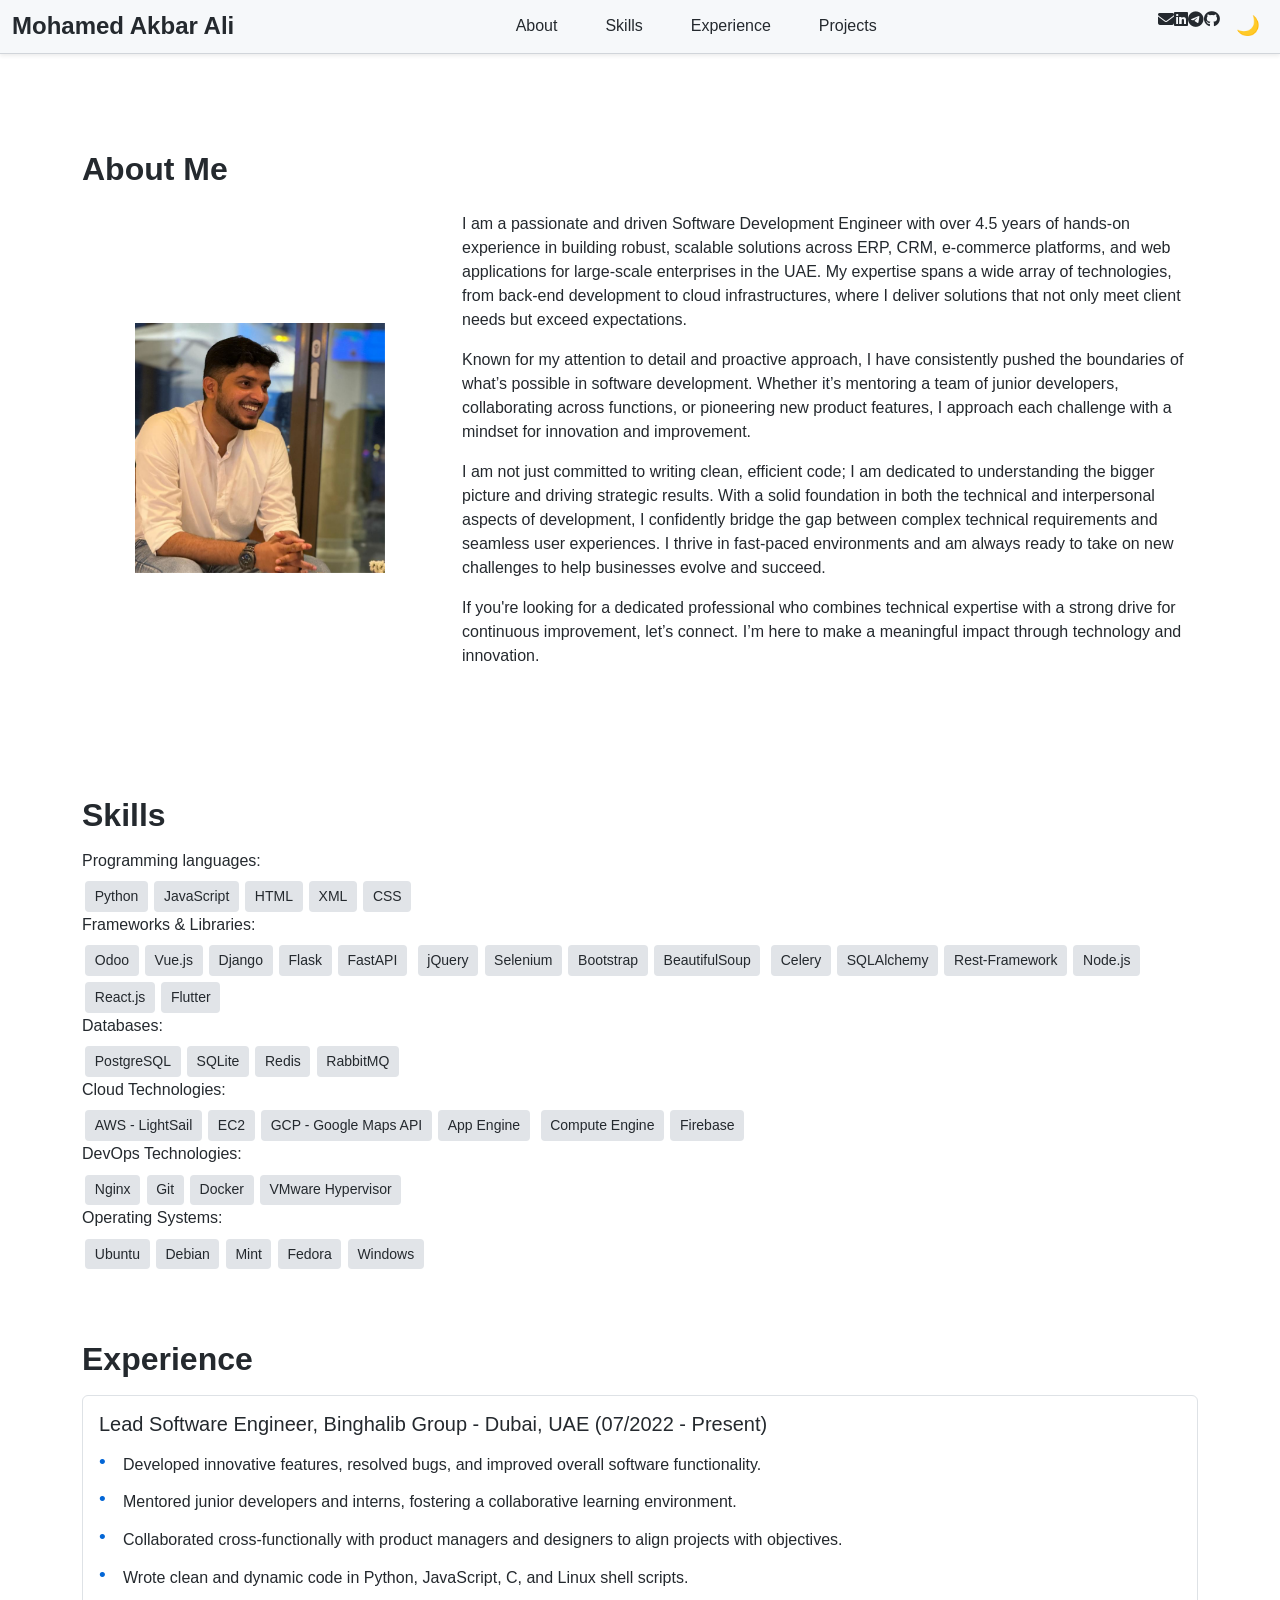
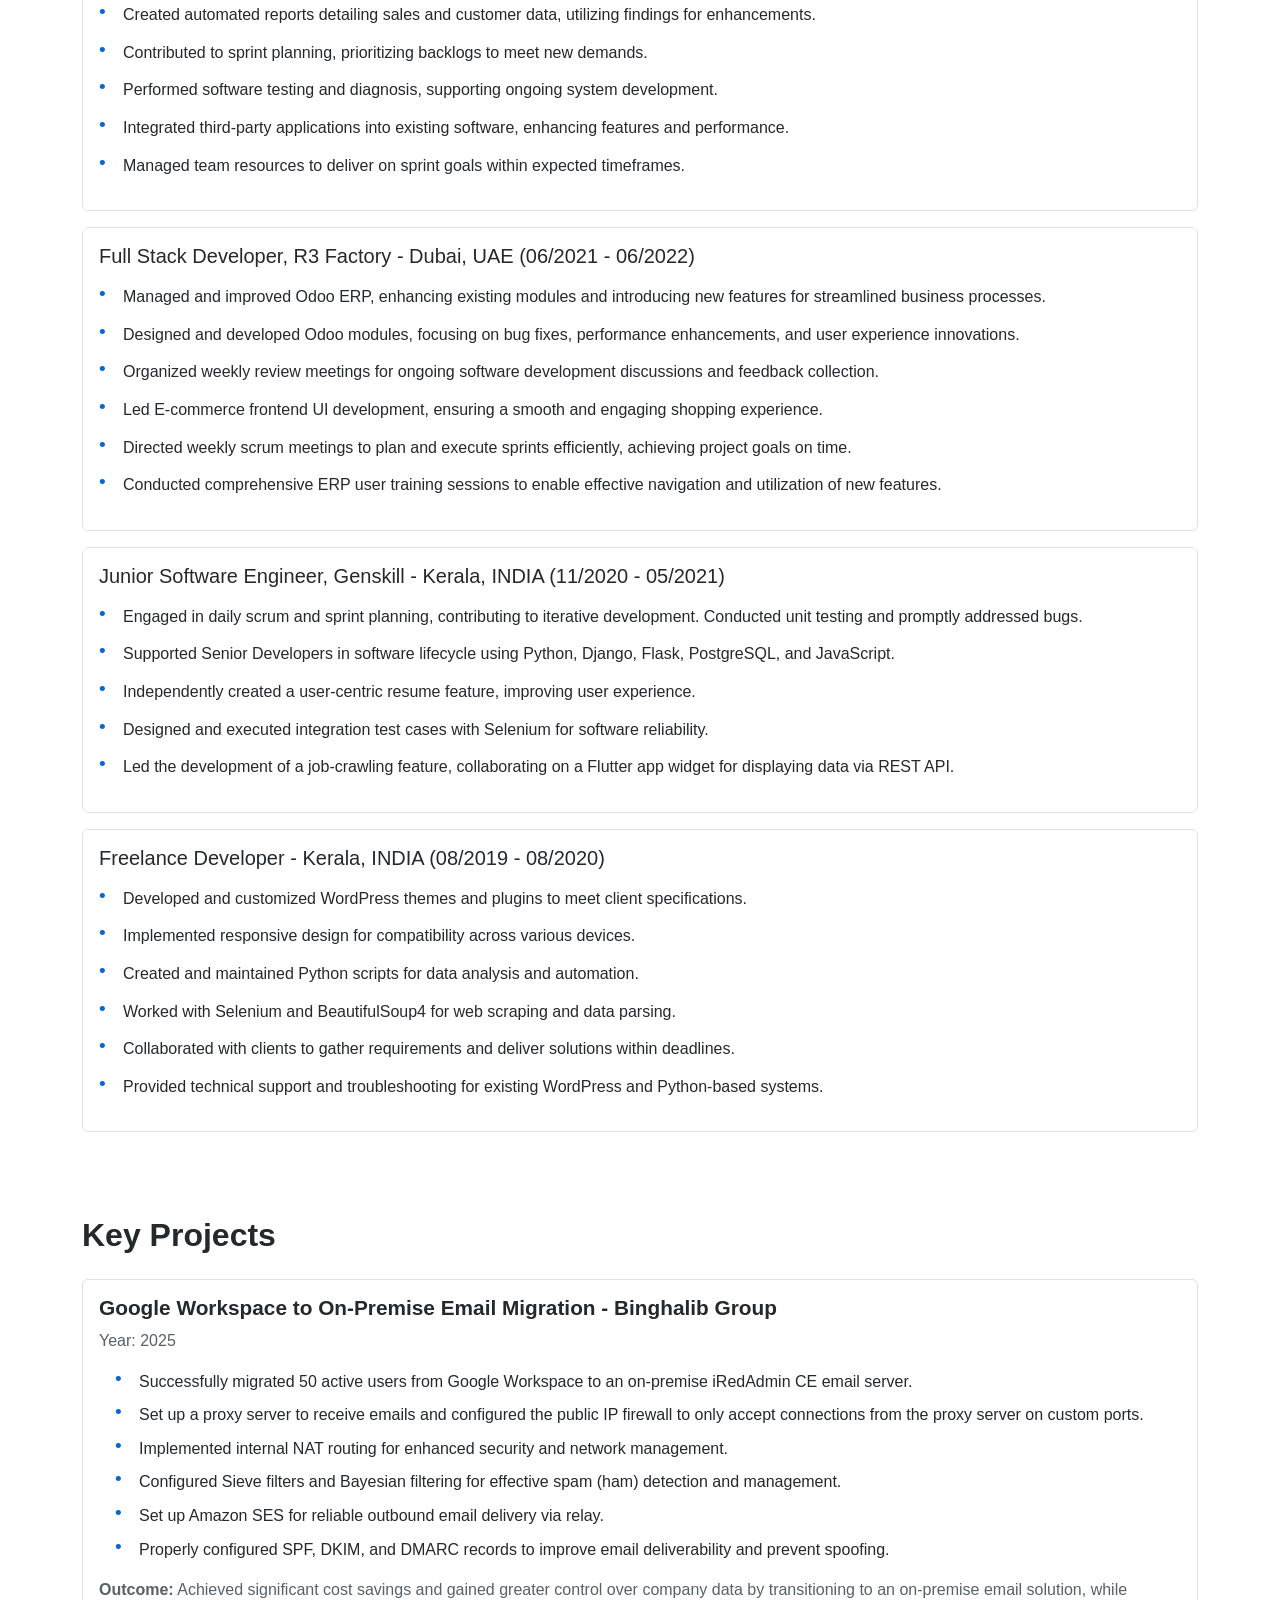
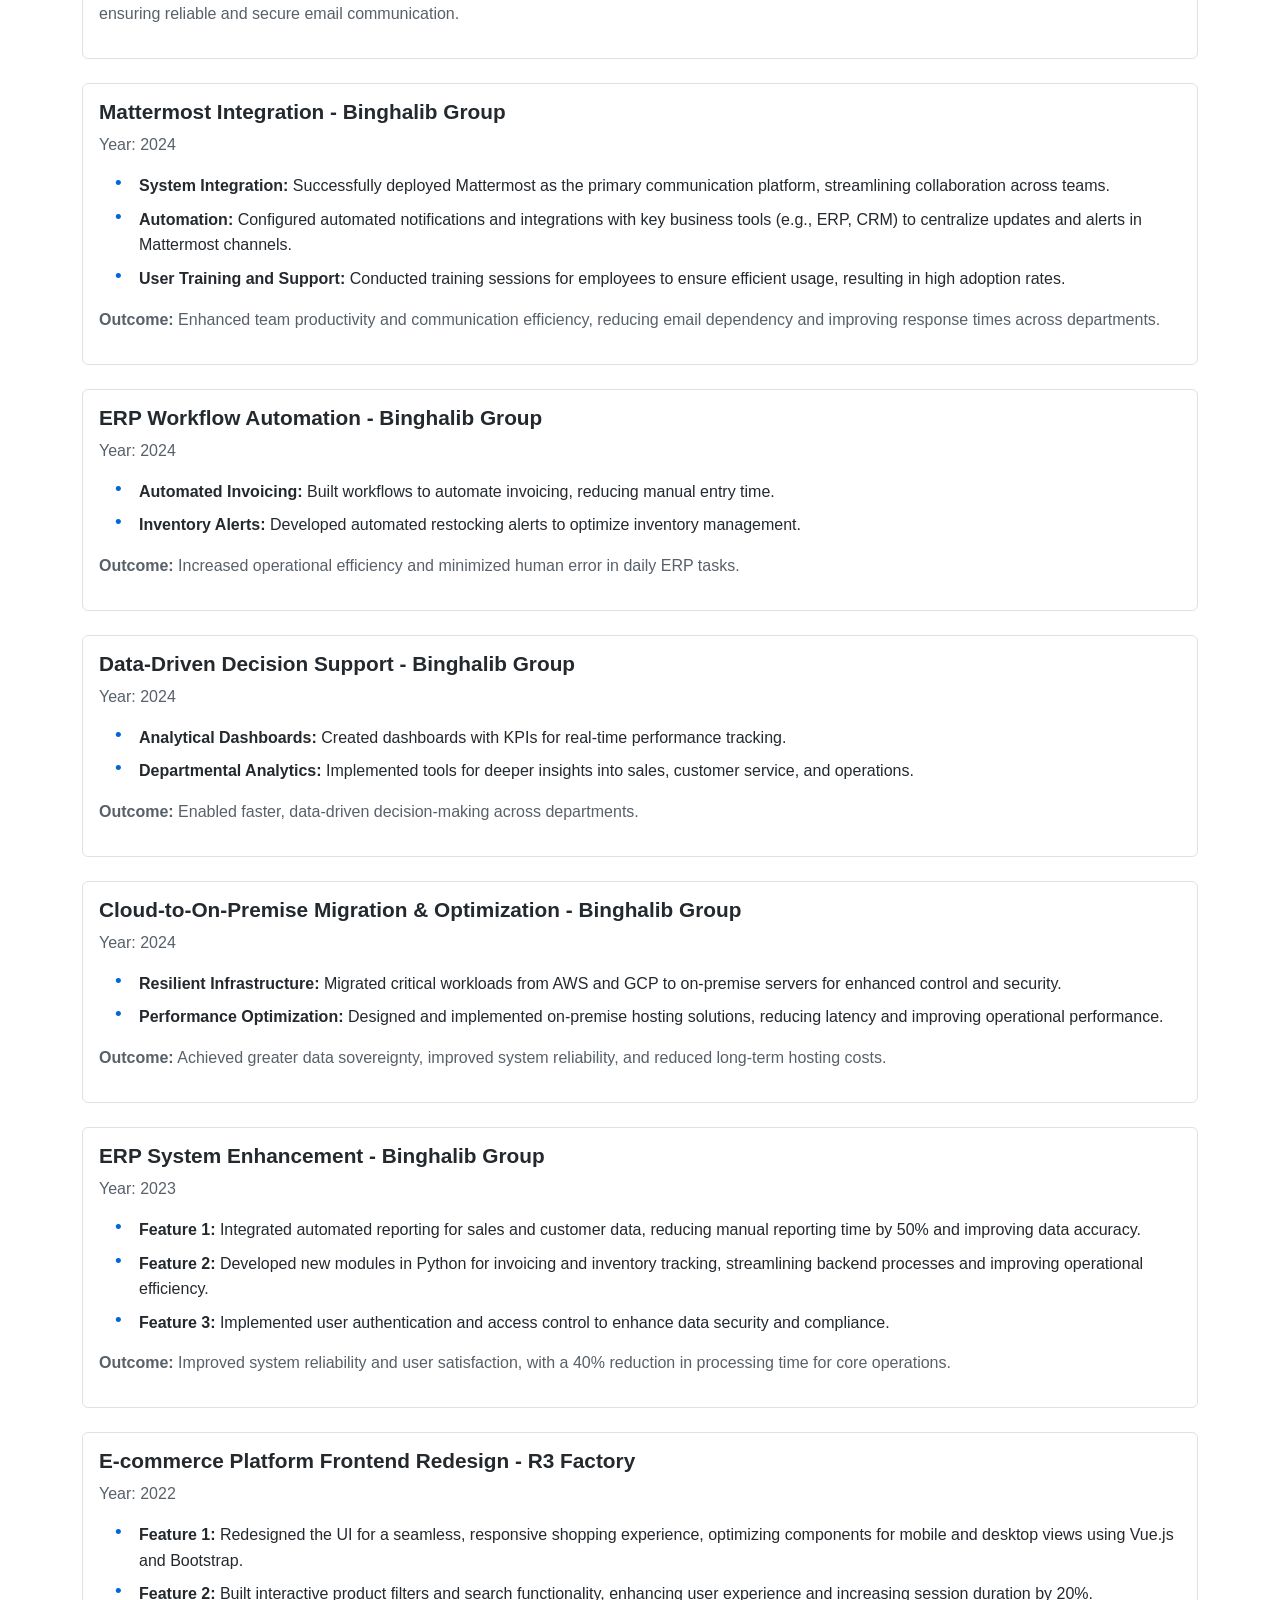
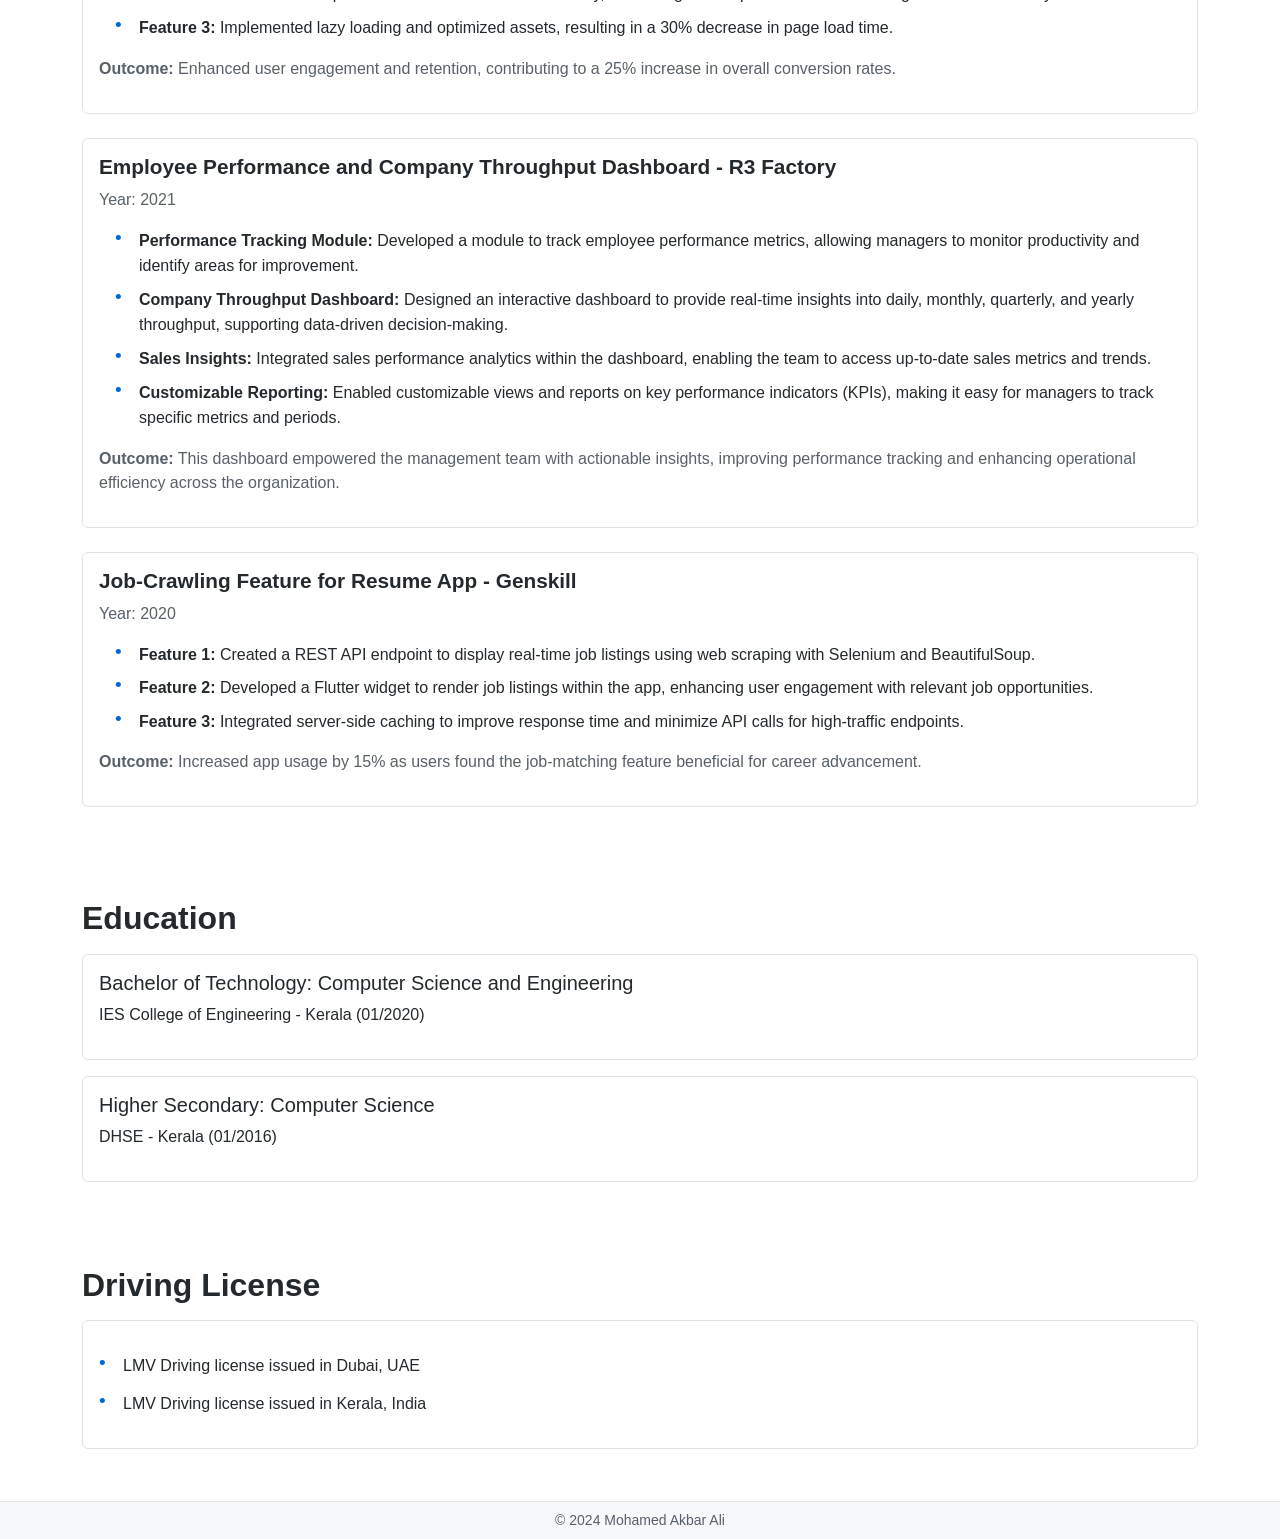
==== index.html @ 4aa36e17 "feat: update email migration project with SES and DNS details" ====
<!DOCTYPE html>
<html lang="en">
<head>
    <meta charset="UTF-8">
    <meta name="viewport" content="width=device-width, initial-scale=1.0">
    <title>Mohamed Akbar Ali | Portfolio</title>
    <link href="https://cdn.jsdelivr.net/npm/bootstrap@5.1.3/dist/css/bootstrap.min.css" rel="stylesheet">
    <link rel="stylesheet" href="main.css">
    <link rel="stylesheet" href="https://cdnjs.cloudflare.com/ajax/libs/font-awesome/6.6.0/css/all.min.css" integrity="sha512-Kc323vGBEqzTmouAECnVceyQqyqdsSiqLQISBL29aUW4U/M7pSPA/gEUZQqv1cwx4OnYxTxve5UMg5GT6L4JJg==" crossorigin="anonymous" referrerpolicy="no-referrer" />
    <link rel="icon" href="assets/icon/favicon.ico" type="image/x-icon">
    <link rel="apple-touch-icon" sizes="180x180" href="assets/icon/apple-touch-icon.png">
    <link rel="icon" sizes="192x192" href="assets/icon/android-chrome-192x192.png">
    <link rel="icon" sizes="512x512" href="assets/icon/android-chrome-512x512.png">
    <link rel="manifest" href="assets/icon/site.webmanifest">

</head>
<body class="light-mode">

    <header class="container-fluid sticky-top shadow-sm py-2 m-0">
        <div class="header-content d-flex flex-column flex-md-row justify-content-between align-items-center">
            
            <!-- Header Name -->
            <h1 class="mb-0 fs-4">Mohamed Akbar Ali</h1>
            
            <!-- Navigation Links (visible on desktop only) -->
            <nav class="nav-links d-none d-md-flex">
                <a href="#about" class="nav-link px-2">About</a>
                <a href="#skills" class="nav-link px-2">Skills</a>
                <a href="#experience" class="nav-link px-2">Experience</a>
                <a href="#key-projects" class="nav-link px-2">Projects</a>
                <!-- <a href="#contact" class="nav-link px-2">Contact</a> -->
            </nav>

            <div class="icon-links d-flex justify-content-center mt-2 mt-md-0">
                <a href="mailto:akkuakbar97@gmail.com" class="nav-link d-inline" aria-label="Email">
                    <i class="fas fa-envelope"></i>
                </a>
                <a href="https://www.linkedin.com/in/mohamed-akbar-ali/" target="_blank" class="nav-link d-inline" aria-label="LinkedIn">
                    <i class="fab fa-linkedin"></i>
                </a>
                <a href="https://t.me/akbar_ali_mohd" target="_blank" class="nav-link d-inline" aria-label="Telegram">
                    <i class="fab fa-telegram"></i>
                </a>
                <a href="https://github.com/akbarali97" target="_blank" class="nav-link d-inline" aria-label="Github">
                    <i class="fab fa-github"></i>
                </a>
                <button id="toggle-dark-mode" class="btn btn-outline-secondary btn-sm ms-2" aria-label="Toggle Dark Mode">
                    <span id="toggle-icon" class="icon">🌙</span> 
                </button>
            </div>
        </div>
    </header>

    <section id="about" class="container my-5 pt-5">
        <h2 class="text-center text-md-start">About Me</h2>
        <div class="row align-items-center mt-4">
            <!-- Profile Picture Placeholder -->
            <div class="col-12 col-md-4 d-flex justify-content-center mb-4 mb-md-0">
                <div class="profile-container position-relative" style="width: 100%; max-width: 250px; aspect-ratio: 1;">
                    <!-- Front Image -->
                    <img src="assets/profile_img/my-profile-1.jpg" alt="Profile Picture 1" class="profile-picture front-image w-100 h-100 position-absolute">
    
                    <!-- Back Image -->
                    <img src="assets/profile_img/my-profile-2.jpeg" alt="Profile Picture 2" class="profile-picture back-image w-100 h-100 position-absolute">
                </div>
            </div>           
            <div class="col-12 col-md-8">
                <p>
                    I am a passionate and driven Software Development Engineer with over 4.5 years of hands-on experience 
                    in building robust, scalable solutions across ERP, CRM, e-commerce platforms, and web applications for large-scale 
                    enterprises in the UAE. My expertise spans a wide array of technologies, from back-end development to cloud 
                    infrastructures, where I deliver solutions that not only meet client needs but exceed expectations.
                </p>
                <p>
                    Known for my attention to detail and proactive approach, I have consistently pushed the boundaries of what’s 
                    possible in software development. Whether it’s mentoring a team of junior developers, collaborating across functions, 
                    or pioneering new product features, I approach each challenge with a mindset for innovation and improvement.
                </p>
                <p>
                    I am not just committed to writing clean, efficient code; I am dedicated to understanding the bigger picture and 
                    driving strategic results. With a solid foundation in both the technical and interpersonal aspects of development, 
                    I confidently bridge the gap between complex technical requirements and seamless user experiences. I thrive in 
                    fast-paced environments and am always ready to take on new challenges to help businesses evolve and succeed.
                </p>
                <p>
                    If you're looking for a dedicated professional who combines technical expertise with a strong drive for continuous 
                    improvement, let’s connect. I’m here to make a meaningful impact through technology and innovation.
                </p>
            </div>
        </div>
    </section>

    <section id="skills" class="container my-1">
        <h2>Skills</h2>
        <div class="skill-category">
            <h6>Programming languages:</h6>
            <div class="skill-tags">
                <span class="tag">Python</span><span class="tag">JavaScript</span><span class="tag">HTML</span><span class="tag">XML</span><span class="tag">CSS</span>
            </div>
        </div>
        <div class="skill-category">
            <h6>Frameworks & Libraries:</h6>
            <div class="skill-tags">
                <span class="tag">Odoo</span><span class="tag">Vue.js</span><span class="tag">Django</span><span class="tag">Flask</span><span class="tag">FastAPI</span>
                <span class="tag">jQuery</span><span class="tag">Selenium</span><span class="tag">Bootstrap</span><span class="tag">BeautifulSoup</span>
                <span class="tag">Celery</span><span class="tag">SQLAlchemy</span><span class="tag">Rest-Framework</span><span class="tag">Node.js</span>
                <span class="tag">React.js</span><span class="tag">Flutter</span>
            </div>
        </div>
        <div class="skill-category">
            <h6>Databases:</h6>
            <div class="skill-tags">
                <span class="tag">PostgreSQL</span><span class="tag">SQLite</span><span class="tag">Redis</span><span class="tag">RabbitMQ</span>
            </div>
        </div>
        <div class="skill-category">
            <h6>Cloud Technologies:</h6>
            <div class="skill-tags">
                <span class="tag">AWS - LightSail</span><span class="tag">EC2</span><span class="tag">GCP - Google Maps API</span><span class="tag">App Engine</span>
                <span class="tag">Compute Engine</span><span class="tag">Firebase</span>
            </div>
        </div>
        <div class="skill-category">
            <h6>DevOps Technologies:</h6>
            <div class="skill-tags">
                <span class="tag">Nginx</span><span class="tag">Git</span><span class="tag">Docker</span><span class="tag">VMware Hypervisor</span>
            </div>
        </div>
        <div class="skill-category">
            <h6>Operating Systems:</h6>
            <div class="skill-tags">
                <span class="tag">Ubuntu</span><span class="tag">Debian</span><span class="tag">Mint</span><span class="tag">Fedora</span><span class="tag">Windows</span>
            </div>
        </div>
    </section>

    <section id="experience" class="container my-1">
        <h2>Experience</h2>
        <div class="border rounded p-3 mb-3">
            <h5>Lead Software Engineer, Binghalib Group - Dubai, UAE (07/2022 - Present)</h5>
            <ul>
                <li>Developed innovative features, resolved bugs, and improved overall software functionality.</li>
                <li>Mentored junior developers and interns, fostering a collaborative learning environment.</li>
                <li>Collaborated cross-functionally with product managers and designers to align projects with objectives.</li>
                <li>Wrote clean and dynamic code in Python, JavaScript, C, and Linux shell scripts.</li>
                <li>Created automated reports detailing sales and customer data, utilizing findings for enhancements.</li>
                <li>Contributed to sprint planning, prioritizing backlogs to meet new demands.</li>
                <li>Performed software testing and diagnosis, supporting ongoing system development.</li>
                <li>Integrated third-party applications into existing software, enhancing features and performance.</li>
                <li>Managed team resources to deliver on sprint goals within expected timeframes.</li>
            </ul>
        </div>
        <div class="border rounded p-3 mb-3">
            <h5>Full Stack Developer, R3 Factory - Dubai, UAE (06/2021 - 06/2022)</h5>
            <ul>
                <li>Managed and improved Odoo ERP, enhancing existing modules and introducing new features for streamlined business processes.</li>
                <li>Designed and developed Odoo modules, focusing on bug fixes, performance enhancements, and user experience innovations.</li>
                <li>Organized weekly review meetings for ongoing software development discussions and feedback collection.</li>
                <li>Led E-commerce frontend UI development, ensuring a smooth and engaging shopping experience.</li>
                <li>Directed weekly scrum meetings to plan and execute sprints efficiently, achieving project goals on time.</li>
                <li>Conducted comprehensive ERP user training sessions to enable effective navigation and utilization of new features.</li>
            </ul>
        </div>
        <div class="border rounded p-3 mb-3">
            <h5>Junior Software Engineer, Genskill - Kerala, INDIA (11/2020 - 05/2021)</h5>
            <ul>
                <li>Engaged in daily scrum and sprint planning, contributing to iterative development. Conducted unit testing and promptly addressed bugs.</li>
                <li>Supported Senior Developers in software lifecycle using Python, Django, Flask, PostgreSQL, and JavaScript.</li>
                <li>Independently created a user-centric resume feature, improving user experience.</li>
                <li>Designed and executed integration test cases with Selenium for software reliability.</li>
                <li>Led the development of a job-crawling feature, collaborating on a Flutter app widget for displaying data via REST API.</li>
            </ul>
        </div>
        <div class="border rounded p-3 mb-3">
            <h5>Freelance Developer - Kerala, INDIA (08/2019 - 08/2020)</h5>
            <ul>
                <li>Developed and customized WordPress themes and plugins to meet client specifications.</li>
                <li>Implemented responsive design for compatibility across various devices.</li>
                <li>Created and maintained Python scripts for data analysis and automation.</li>
                <li>Worked with Selenium and BeautifulSoup4 for web scraping and data parsing.</li>
                <li>Collaborated with clients to gather requirements and deliver solutions within deadlines.</li>
                <li>Provided technical support and troubleshooting for existing WordPress and Python-based systems.</li>
            </ul>
        </div>
    </section>

    <section id="key-projects" class="container my-1">
        <h2>Key Projects</h2>
        <div class="project border rounded p-3 mb-4">
            <h5>Google Workspace to On-Premise Email Migration - Binghalib Group</h5>
            <p>Year: 2025</p>
            <ul>
                <li>Successfully migrated 50 active users from Google Workspace to an on-premise iRedAdmin CE email server.</li>
                <li>Set up a proxy server to receive emails and configured the public IP firewall to only accept connections from the proxy server on custom ports.</li>
                <li>Implemented internal NAT routing for enhanced security and network management.</li>
                <li>Configured Sieve filters and Bayesian filtering for effective spam (ham) detection and management.</li>
                <li>Set up Amazon SES for reliable outbound email delivery via relay.</li>
                <li>Properly configured SPF, DKIM, and DMARC records to improve email deliverability and prevent spoofing.</li>
            </ul>
            <p><strong>Outcome:</strong> Achieved significant cost savings and gained greater control over company data by transitioning to an on-premise email solution, while ensuring reliable and secure email communication.</p>
        </div>
        <div class="project border rounded p-3 mb-4">
            <h5>Mattermost Integration - Binghalib Group</h5>
            <p>Year: 2024</p>
            <ul>
                <li><strong>System Integration:</strong> Successfully deployed Mattermost as the primary communication platform, streamlining collaboration across teams.</li>
                <li><strong>Automation:</strong> Configured automated notifications and integrations with key business tools (e.g., ERP, CRM) to centralize updates and alerts in Mattermost channels.</li>
                <li><strong>User Training and Support:</strong> Conducted training sessions for employees to ensure efficient usage, resulting in high adoption rates.</li>
            </ul>
            <p><strong>Outcome:</strong> Enhanced team productivity and communication efficiency, reducing email dependency and improving response times across departments.</p>
        </div>

    <!-- Project: ERP Workflow Automation -->
    <div class="project border rounded p-3 mb-4">
        <h5>ERP Workflow Automation - Binghalib Group</h5>
        <p>Year: 2024</p>
        <ul>
            <li><strong>Automated Invoicing:</strong> Built workflows to automate invoicing, reducing manual entry time.</li>
            <li><strong>Inventory Alerts:</strong> Developed automated restocking alerts to optimize inventory management.</li>
        </ul>
        <p><strong>Outcome:</strong> Increased operational efficiency and minimized human error in daily ERP tasks.</p>
    </div>

    <!-- Project: Data-Driven Dashboards -->
    <div class="project border rounded p-3 mb-4">
        <h5>Data-Driven Decision Support - Binghalib Group</h5>
        <p>Year: 2024</p>
        <ul>
            <li><strong>Analytical Dashboards:</strong> Created dashboards with KPIs for real-time performance tracking.</li>
            <li><strong>Departmental Analytics:</strong> Implemented tools for deeper insights into sales, customer service, and operations.</li>
        </ul>
        <p><strong>Outcome:</strong> Enabled faster, data-driven decision-making across departments.</p>
    </div>

    <!-- Project: Cloud Migration -->
    <div class="project border rounded p-3 mb-4">
        <h5>Cloud-to-On-Premise Migration & Optimization - Binghalib Group</h5>
        <p>Year: 2024</p>
        <ul>
            <li><strong>Resilient Infrastructure:</strong> Migrated critical workloads from AWS and GCP to on-premise servers for enhanced control and security.</li>
            <li><strong>Performance Optimization:</strong> Designed and implemented on-premise hosting solutions, reducing latency and improving operational performance.</li>
        </ul>
        <p><strong>Outcome:</strong> Achieved greater data sovereignty, improved system reliability, and reduced long-term hosting costs.</p>
    </div>
        <!-- Project 1: ERP System Enhancement -->
        <div class="project border rounded p-3 mb-4">
            <h5>ERP System Enhancement - Binghalib Group</h5>
            <p>Year: 2023</p>
            <ul>
                <li><strong>Feature 1:</strong> Integrated automated reporting for sales and customer data, reducing manual reporting time by 50% and improving data accuracy.</li>
                <li><strong>Feature 2:</strong> Developed new modules in Python for invoicing and inventory tracking, streamlining backend processes and improving operational efficiency.</li>
                <li><strong>Feature 3:</strong> Implemented user authentication and access control to enhance data security and compliance.</li>
            </ul>
            <p><strong>Outcome:</strong> Improved system reliability and user satisfaction, with a 40% reduction in processing time for core operations.</p>
        </div>
    
        <!-- Project 2: E-commerce Platform Frontend Redesign -->
        <div class="project border rounded p-3 mb-4">
            <h5>E-commerce Platform Frontend Redesign - R3 Factory</h5>
            <p>Year: 2022</p>
            <ul>
                <li><strong>Feature 1:</strong> Redesigned the UI for a seamless, responsive shopping experience, optimizing components for mobile and desktop views using Vue.js and Bootstrap.</li>
                <li><strong>Feature 2:</strong> Built interactive product filters and search functionality, enhancing user experience and increasing session duration by 20%.</li>
                <li><strong>Feature 3:</strong> Implemented lazy loading and optimized assets, resulting in a 30% decrease in page load time.</li>
            </ul>
            <p><strong>Outcome:</strong> Enhanced user engagement and retention, contributing to a 25% increase in overall conversion rates.</p>
        </div>

        <div class="project border rounded p-3 mb-4">
            <h5>Employee Performance and Company Throughput Dashboard - R3 Factory</h5>
            <p>Year: 2021</p>
            <ul>
                <li><strong>Performance Tracking Module:</strong> Developed a module to track employee performance metrics, allowing managers to monitor productivity and identify areas for improvement.</li>
                <li><strong>Company Throughput Dashboard:</strong> Designed an interactive dashboard to provide real-time insights into daily, monthly, quarterly, and yearly throughput, supporting data-driven decision-making.</li>
                <li><strong>Sales Insights:</strong> Integrated sales performance analytics within the dashboard, enabling the team to access up-to-date sales metrics and trends.</li>
                <li><strong>Customizable Reporting:</strong> Enabled customizable views and reports on key performance indicators (KPIs), making it easy for managers to track specific metrics and periods.</li>
            </ul>
            <p><strong>Outcome:</strong> This dashboard empowered the management team with actionable insights, improving performance tracking and enhancing operational efficiency across the organization.</p>
        </div>

        <!-- Project 3: Job-Crawling Feature for Resume App -->
        <div class="project border rounded p-3 mb-4">
            <h5>Job-Crawling Feature for Resume App - Genskill</h5>
            <p>Year: 2020</p>
            <ul>
                <li><strong>Feature 1:</strong> Created a REST API endpoint to display real-time job listings using web scraping with Selenium and BeautifulSoup.</li>
                <li><strong>Feature 2:</strong> Developed a Flutter widget to render job listings within the app, enhancing user engagement with relevant job opportunities.</li>
                <li><strong>Feature 3:</strong> Integrated server-side caching to improve response time and minimize API calls for high-traffic endpoints.</li>
            </ul>
            <p><strong>Outcome:</strong> Increased app usage by 15% as users found the job-matching feature beneficial for career advancement.</p>
        </div>
    
    </section>
    

    <section id="education" class="container my-1">
        <h2>Education</h2>
        <div class="border rounded p-3 mb-3">
            <h5>Bachelor of Technology: Computer Science and Engineering</h5>
            <p>IES College of Engineering - Kerala (01/2020)</p>
        </div>
        <div class="border rounded p-3 mb-3">
            <h5>Higher Secondary: Computer Science</h5>
            <p>DHSE - Kerala (01/2016)</p>
        </div>
    </section>

    <section id="driving-license" class="container my-1">
        <h2>Driving License</h2>
        <div class="border rounded p-3 mb-3">
            <ul>
                <li>LMV Driving license issued in Dubai, UAE</li>
                <li>LMV Driving license issued in Kerala, India</li>
            </ul>
        </div>
    </section>

    <footer class="navbar navbar-light bg-light fixed-bottom d-md-none">
        <div class="container d-flex justify-content-around">
            <a href="#about" class="nav-link" aria-label="About"><i class="fas fa-user"></i></a>
            <a href="#skills" class="nav-link" aria-label="Skills"><i class="fas fa-tools"></i></a>
            <a href="#experience" class="nav-link" aria-label="Experience"><i class="fas fa-briefcase"></i></a>
            <a href="#key-projects" class="nav-link" aria-label="Projects"><i class="fas fa-project-diagram"></i></a>
        </div>
    </footer>

    <footer class="d-flex justify-content-center p-0 m-0">
            <p class="small text-center m-0 py-2">&copy; 2024 Mohamed Akbar Ali</p>
    </footer>

    <script src="https://cdn.jsdelivr.net/npm/bootstrap@5.1.3/dist/js/bootstrap.bundle.min.js"></script>
    <script src="main.js"></script>
</body>
</html>
---- main.css ----
/* Base body styles (light mode) */
body {
    font-family: -apple-system, BlinkMacSystemFont, 'Segoe UI', Helvetica, Arial, sans-serif;
    color: #24292e;
    background-color: #ffffff;
    transition: background-color 0.3s ease, color 0.3s ease;
}

/* Dark mode styling */
body.dark-mode {
    color: #c9d1d9;
    background-color: #0d1117;
}

/* Header styling */
header {
    background-color: #f6f8fa;
    border-bottom: 1px solid #d1d5da;
    padding: 1rem 0;
    color: #24292e;
}

body.dark-mode header {
    background-color: #161b22;
    color: #ffffff;
    border-bottom: 1px solid #30363d;
}

header h1 {
    font-size: 1.5rem;
    font-weight: 600;
}

header nav a {
    color: #0366d6;
    margin: 0 1rem;
    font-weight: 500;
    text-decoration: none;
    transition: color 0.2s ease;
}

header nav a:hover {
    color: #005cc5;
}

body.dark-mode header nav a {
    color: #58a6ff;
}

header #toggle-dark-mode {
    background: none;
    border: none;
    font-size: 1.2rem;
    cursor: pointer;
}

/* Section Styling */
section {
    padding: 2rem 0;
    max-width: 800px;
    margin: 0 auto;
    color: inherit;
}

/* Footer Styling */
footer {
    background-color: #f6f8fa;
    color: #586069;
    text-align: center;
    padding: 1rem;
    border-top: 1px solid #e1e4e8;
}

body.dark-mode footer {
    background-color: #161b22;
    color: #8b949e;
    border-top: 1px solid #30363d;
}

/* Button Styling for Dark Mode */
button {
    font-size: 1rem;
    padding: 0.5rem 1rem;
    background-color: #0366d6;
    border: none;
    color: #ffffff;
    border-radius: 5px;
    cursor: pointer;
    transition: background-color 0.2s ease;
}

button:hover {
    background-color: #005cc5;
}

body.dark-mode button {
    background-color: #58a6ff;
}

body.dark-mode button:hover {
    background-color: #1f6feb;
}

#key-projects h2 {
    font-size: 2rem;
    margin-bottom: 1.5rem;
}

.project h5 {
    font-size: 1.3rem;
    font-weight: 600;
}

.project p {
    color: #586069;
}

.project ul {
    padding-left: 1rem;
}

.project ul li {
    margin-bottom: 0.5rem;
    color: #24292e;
}

/* Tag Styling */
.tag {
    display: inline-block;
    background-color: #e1e4e8;
    color: #24292e;
    padding: 0.3rem 0.6rem;
    margin: 0.2rem;
    font-size: 0.875rem;
    border-radius: 4px;
    transition: background-color 0.3s ease, color 0.3s ease;
}

body.dark-mode .tag {
    background-color: #30363d;
    color: #c9d1d9;
}

.tag:hover {
    background-color: #0366d6;
    color: #ffffff;
}

body.dark-mode .tag:hover {
    background-color: #58a6ff;
    color: #0d1117;
}

/* Unordered List Styling */
ul {
    list-style-type: none;
    padding-left: 0;
    margin-top: 1rem;
}

ul li {
    position: relative;
    padding-left: 1.5rem;
    margin-bottom: 0.75rem;
    line-height: 1.6;
    color: #24292e;
}

/* Custom Bullet Icon */
ul li::before {
    content: '•'; /* Can also use custom icons here */
    position: absolute;
    left: 0;
    color: #0366d6; /* Bullet color */
    font-size: 1.2rem;
    line-height: 1;
}

body.dark-mode ul li {
    color: #c9d1d9;
}

body.dark-mode ul li::before {
    color: #58a6ff;
}

/* Standard Section Header Styling */
section h2 {
    font-size: 2rem;
    font-weight: 600;
    margin-bottom: 1rem;
    text-align: left; /* Ensure alignment with other sections */
}

/* Profile Container Styling */
.profile-container {
    perspective: 1000px; /* Adds depth for 3D effect */
    width: 100%;
    max-width: 250px;
    aspect-ratio: 1; /* Ensures a square container */
    overflow: hidden;
}

.profile-picture {
    backface-visibility: hidden;
    transition: transform 0.8s ease;
    width: 100%;
    height: 100%;
    position: absolute;
    top: 0;
    left: 0;
    object-fit: cover;
}

/* Front Image (Default) */
.front-image {
    transform: rotateY(0deg);
}

/* Back Image (Hidden initially) */
.back-image {
    transform: rotateY(180deg);
}

/* Hover Effect for Coin Flip */
.profile-container:hover .front-image {
    transform: rotateY(180deg); /* Flip front image to hide */
}

.profile-container:hover .back-image {
    transform: rotateY(360deg); /* Flip back image to show */
}

/* Default Layout for Desktop */
#about .d-flex {
    display: flex;
    align-items: stretch;
}

/* Mobile Layout */
@media (max-width: 767px) {
    /* Stack elements vertically */
    #about .d-flex {
        flex-direction: column;
        align-items: center; /* Center align the content */
    }

    /* Profile Container Styling for Mobile */
    .profile-container {
        width: 80%; /* Makes the profile container take 80% of the screen width */
        padding-top: 80%; /* Keeps the container square */
        margin-bottom: 1.5rem; /* Adds space between the image and the text */
    }

    /* Adjust About Content Width */
    .about-content {
        width: 100%; /* Full width for the text content */
        text-align: center; /* Center-align text on mobile */
    }

    /* Title Styling */
    #about h2 {
        text-align: center;
        margin-bottom: 1rem;
    }
}
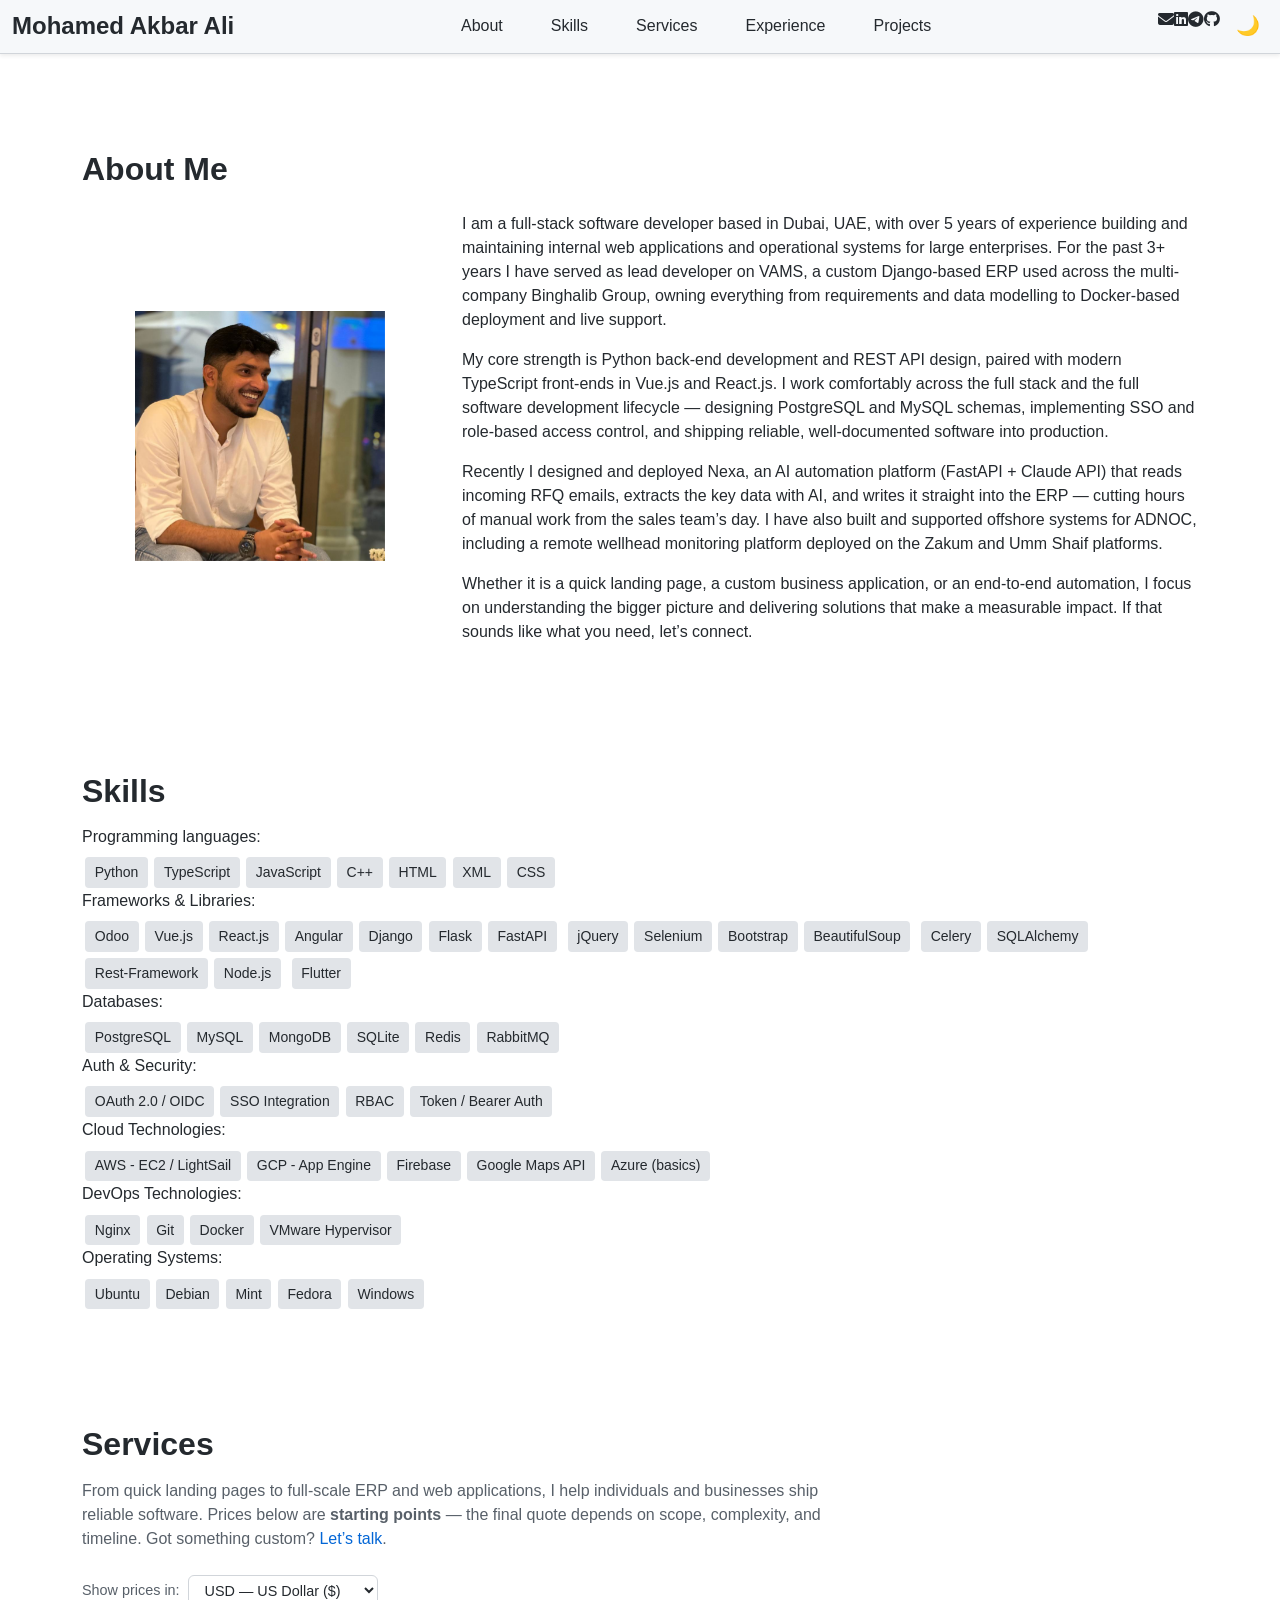
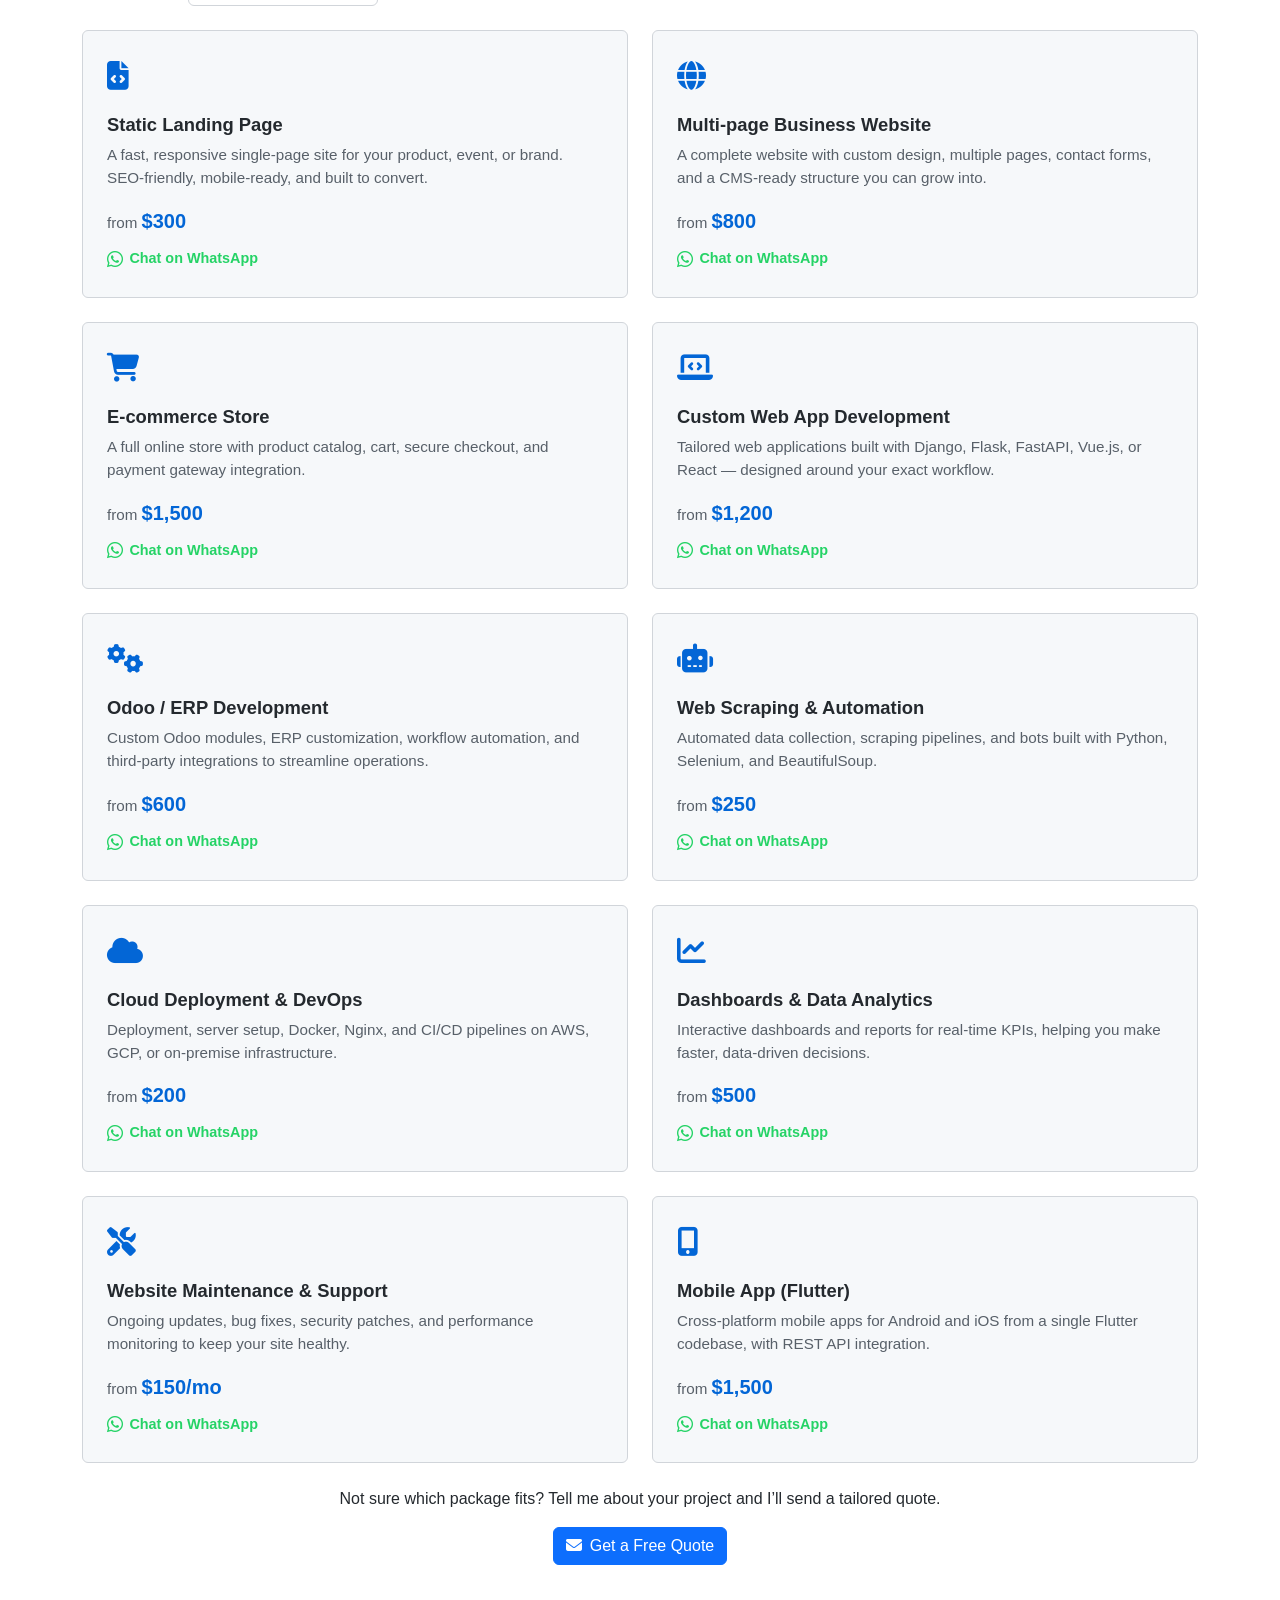
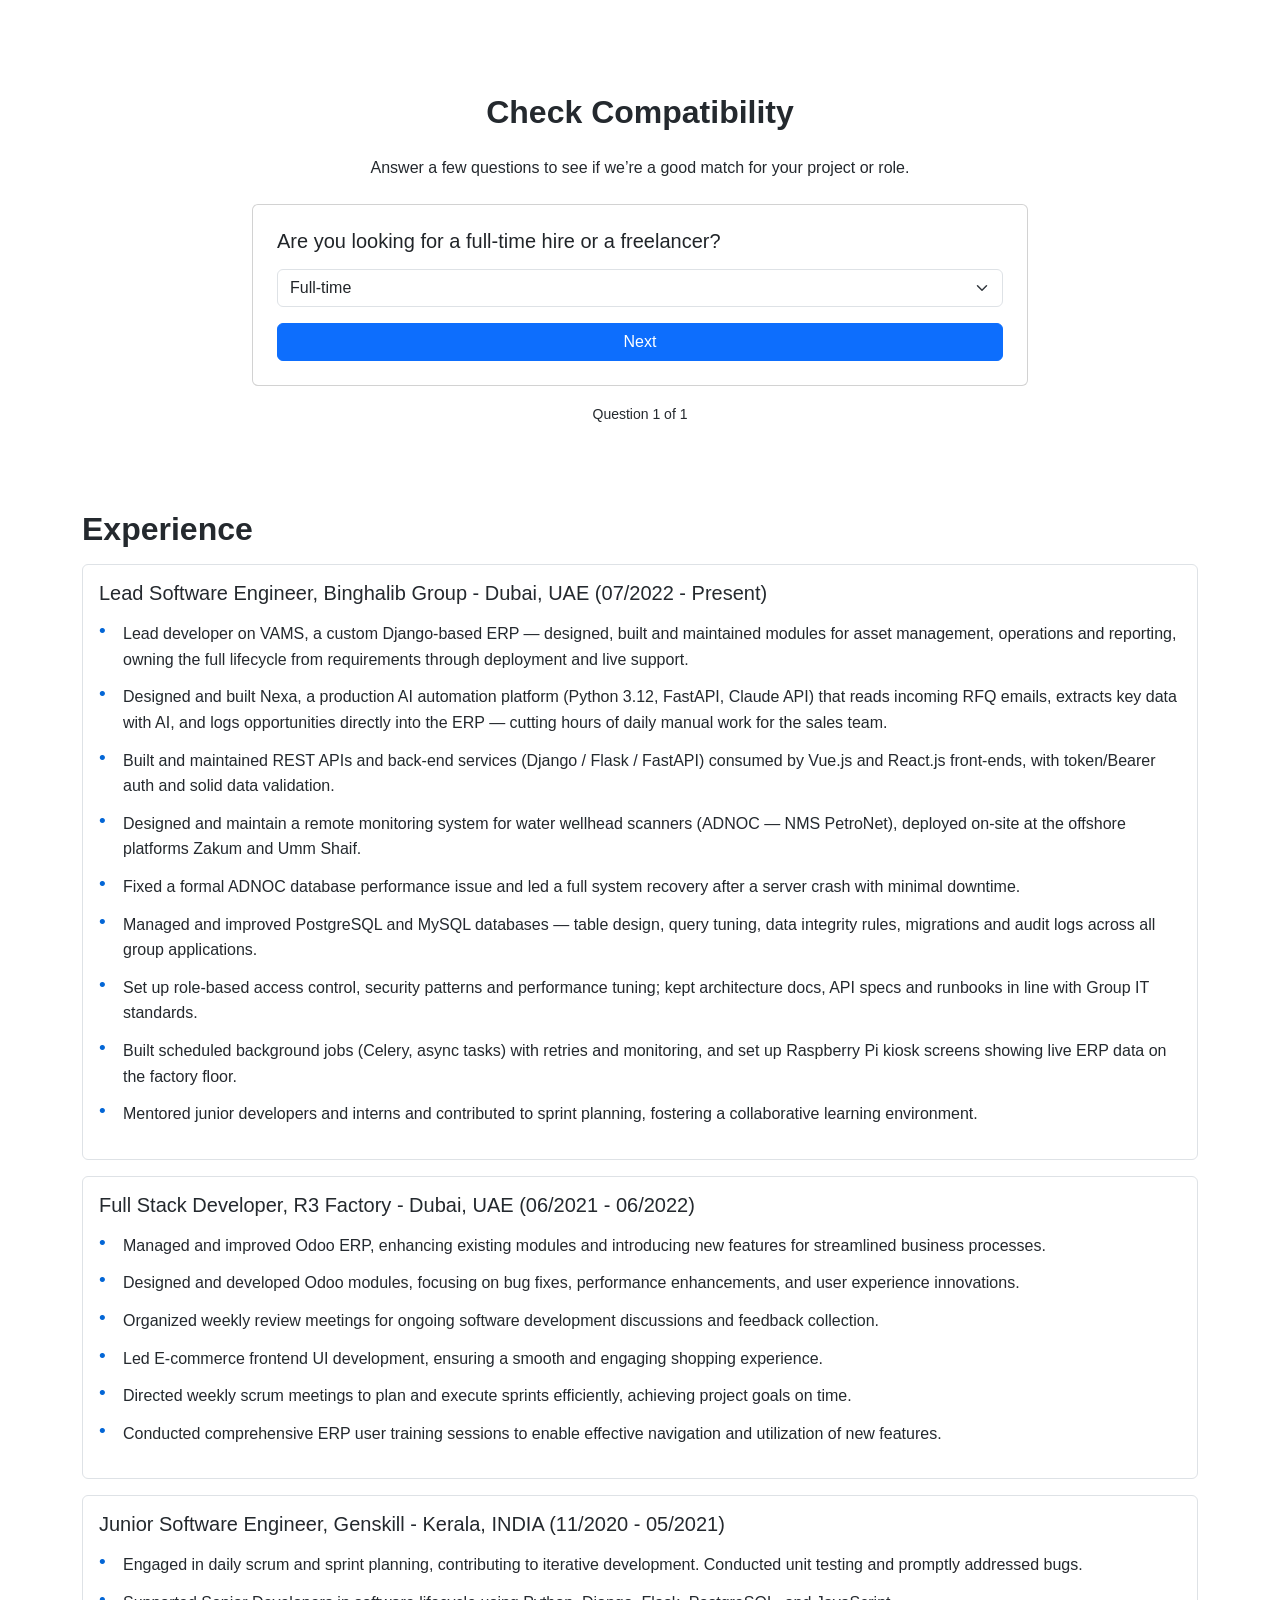
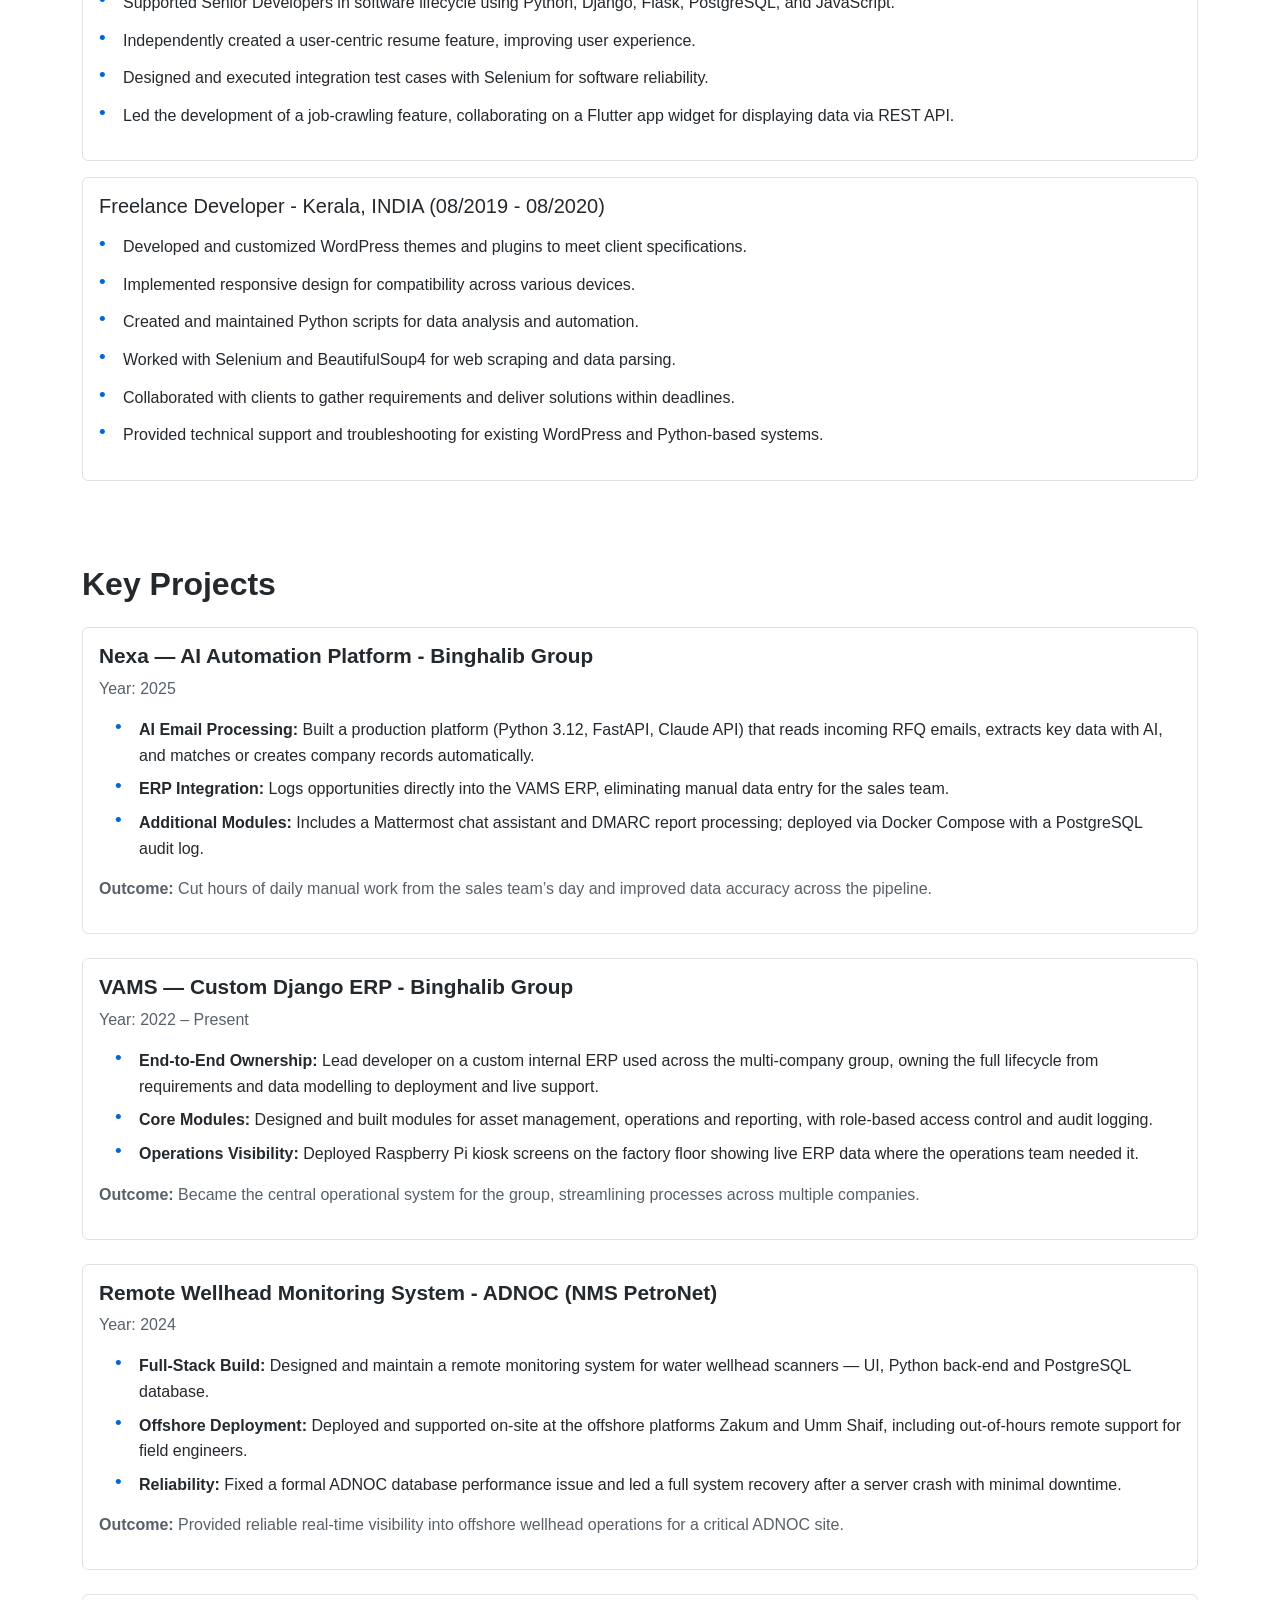
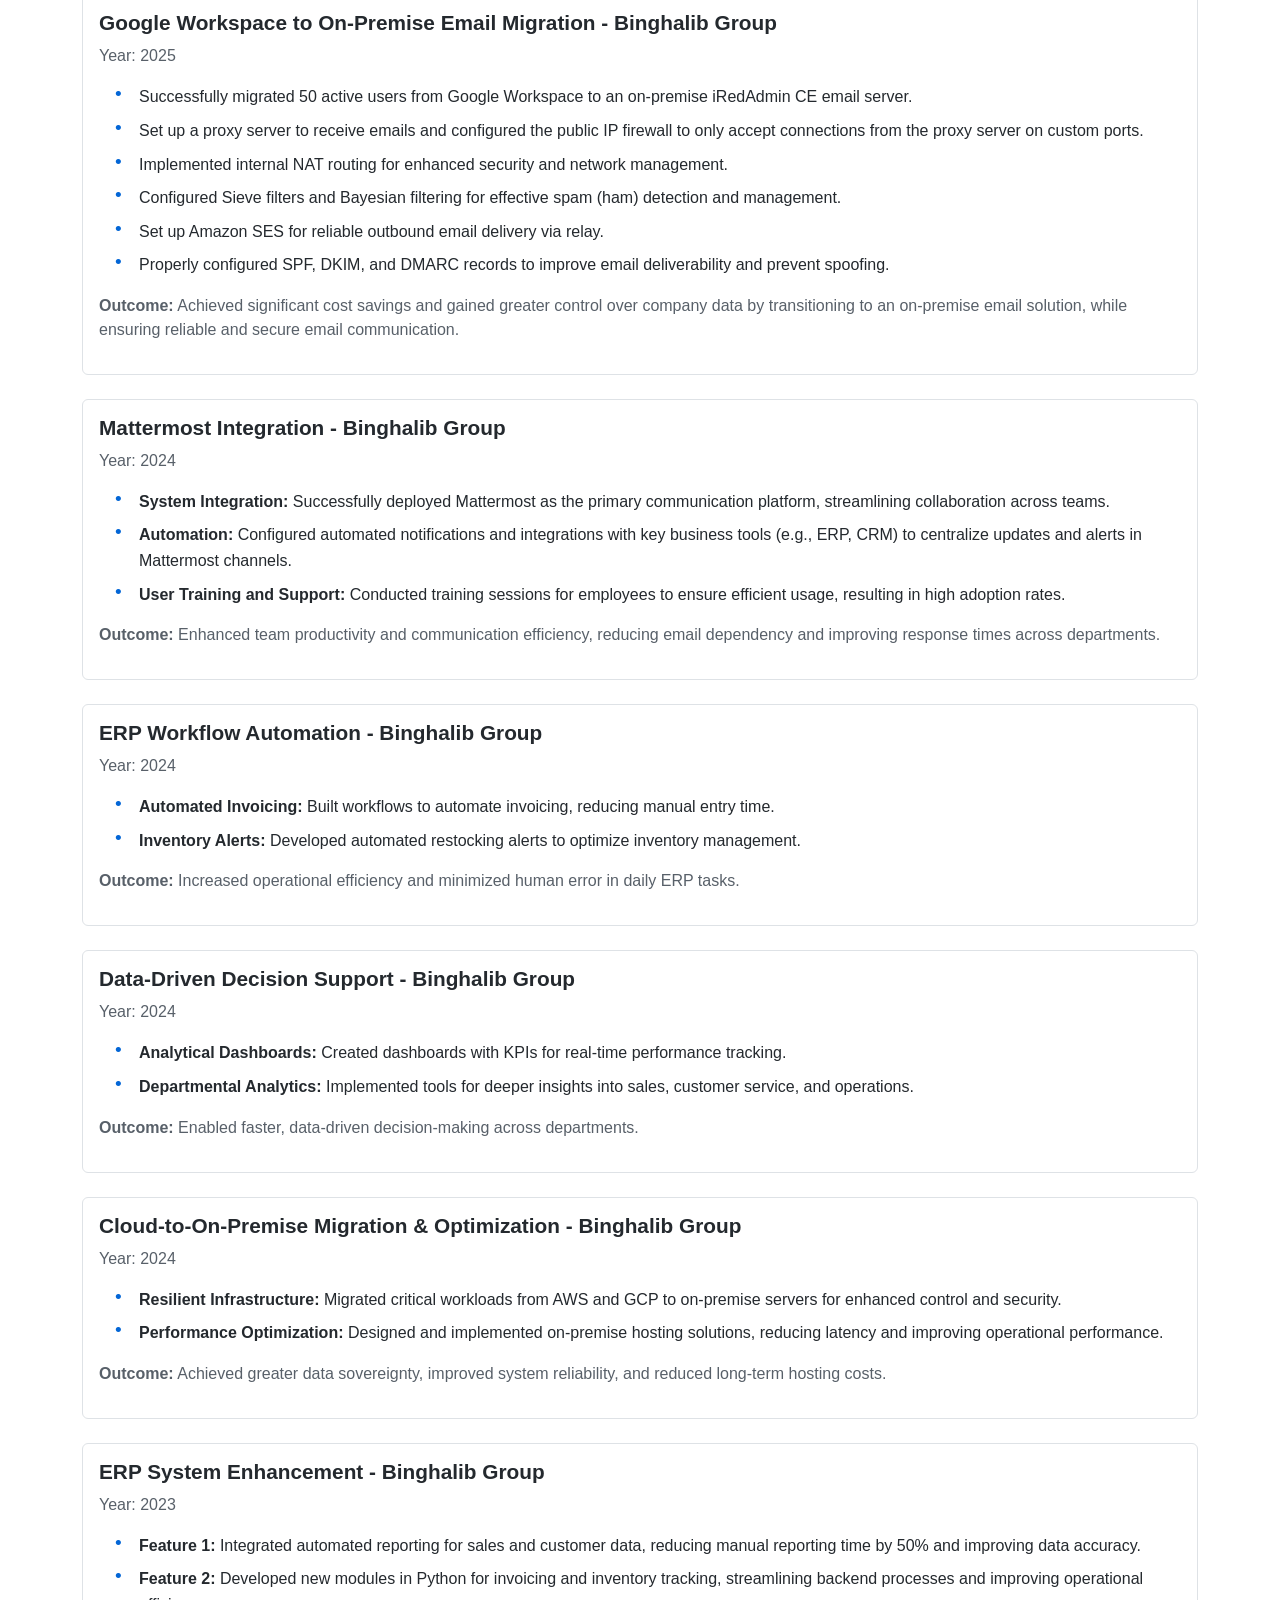
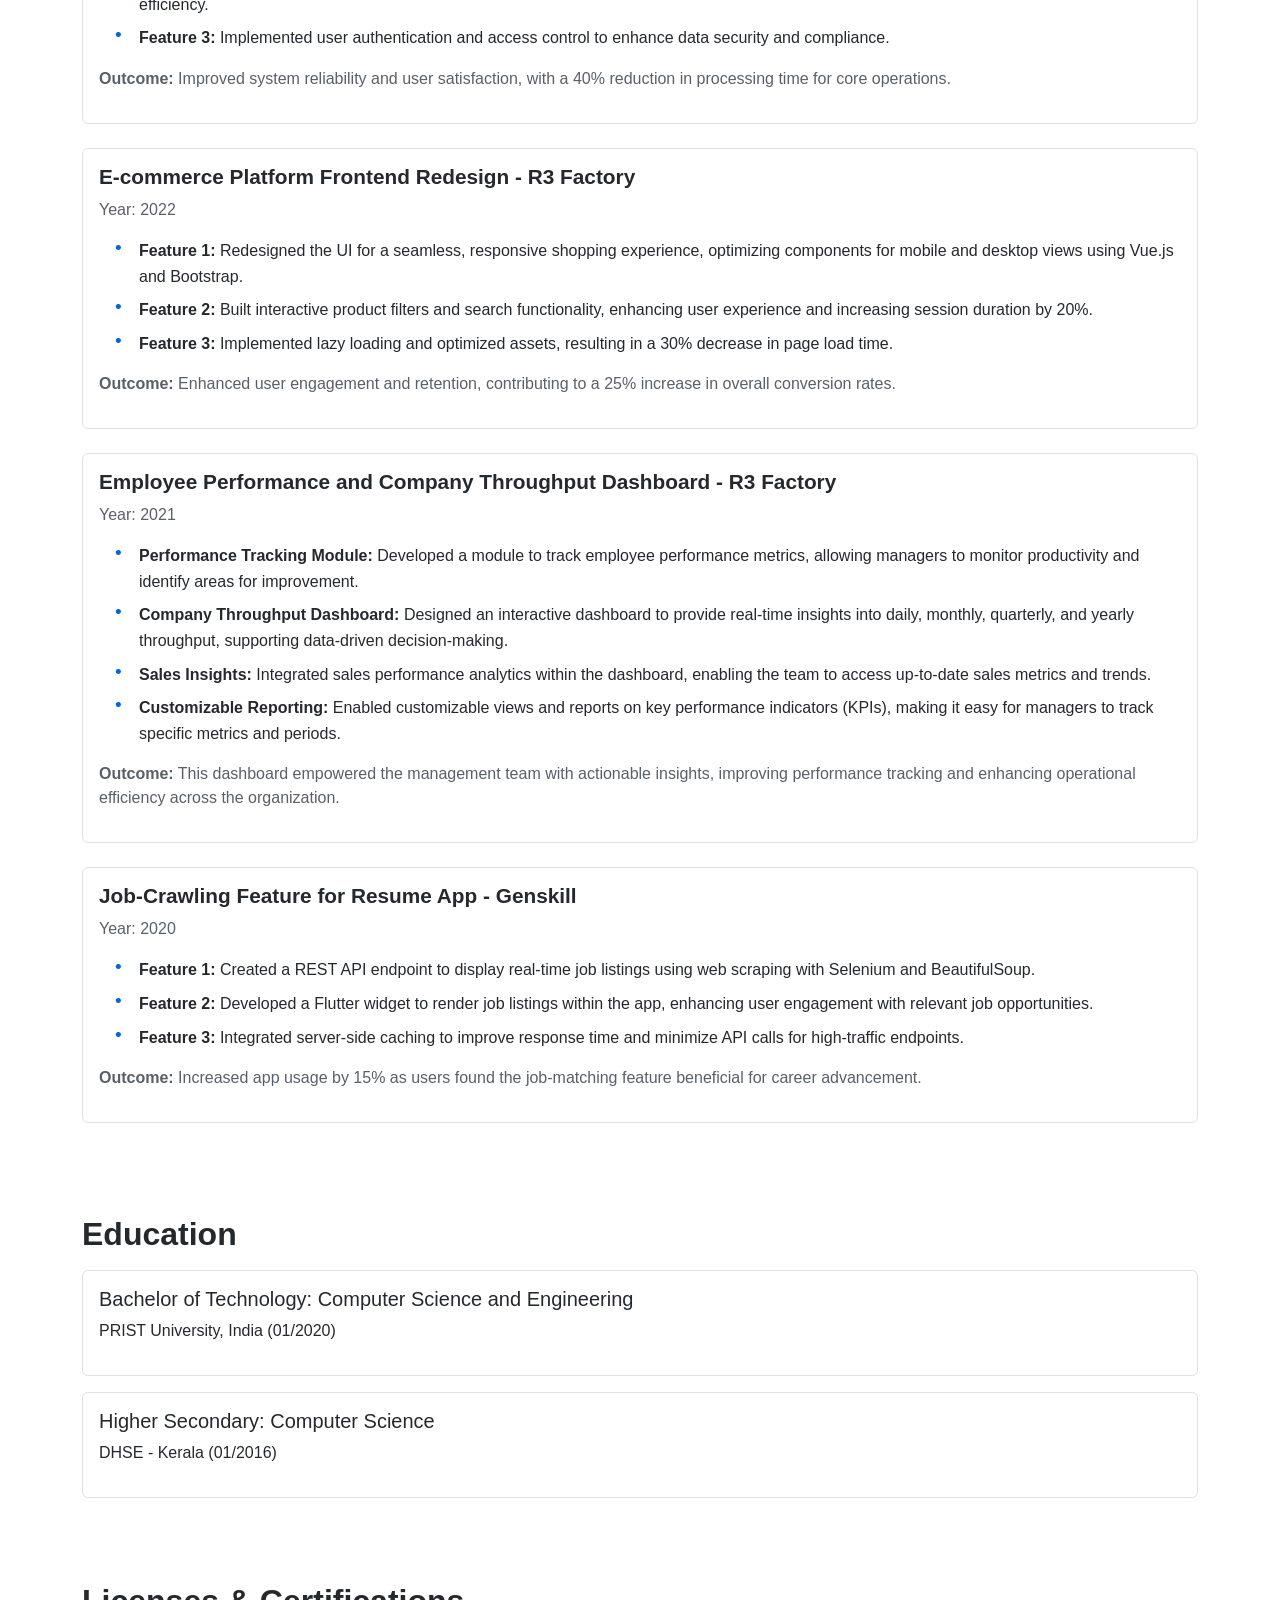
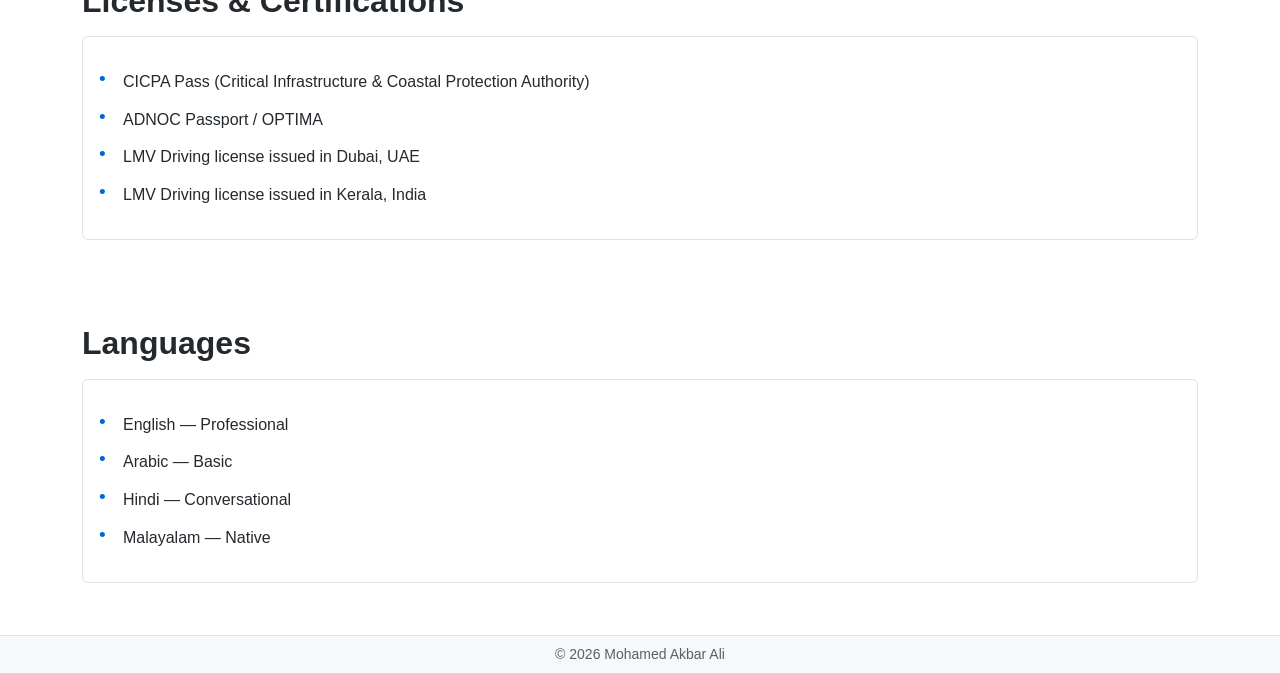
==== commit 593ba7a1: "feat: add services section with pricing, WhatsApp & analytics; refresh content - Add Services sectio" ====
--- a/index.html
+++ b/index.html
@@ -26,6 +26,7 @@
             <nav class="nav-links d-none d-md-flex">
                 <a href="#about" class="nav-link px-2">About</a>
                 <a href="#skills" class="nav-link px-2">Skills</a>
+                <a href="#services" class="nav-link px-2">Services</a>
                 <a href="#experience" class="nav-link px-2">Experience</a>
                 <a href="#key-projects" class="nav-link px-2">Projects</a>
                 <!-- <a href="#contact" class="nav-link px-2">Contact</a> -->
@@ -66,25 +67,27 @@
             </div>           
             <div class="col-12 col-md-8">
                 <p>
-                    I am a passionate and driven Software Development Engineer with over 4.5 years of hands-on experience 
-                    in building robust, scalable solutions across ERP, CRM, e-commerce platforms, and web applications for large-scale 
-                    enterprises in the UAE. My expertise spans a wide array of technologies, from back-end development to cloud 
-                    infrastructures, where I deliver solutions that not only meet client needs but exceed expectations.
+                    I am a full-stack software developer based in Dubai, UAE, with over 5 years of experience building and
+                    maintaining internal web applications and operational systems for large enterprises. For the past 3+ years
+                    I have served as lead developer on VAMS, a custom Django-based ERP used across the multi-company Binghalib
+                    Group, owning everything from requirements and data modelling to Docker-based deployment and live support.
                 </p>
                 <p>
-                    Known for my attention to detail and proactive approach, I have consistently pushed the boundaries of what’s 
-                    possible in software development. Whether it’s mentoring a team of junior developers, collaborating across functions, 
-                    or pioneering new product features, I approach each challenge with a mindset for innovation and improvement.
+                    My core strength is Python back-end development and REST API design, paired with modern TypeScript front-ends
+                    in Vue.js and React.js. I work comfortably across the full stack and the full software development lifecycle —
+                    designing PostgreSQL and MySQL schemas, implementing SSO and role-based access control, and shipping reliable,
+                    well-documented software into production.
                 </p>
                 <p>
-                    I am not just committed to writing clean, efficient code; I am dedicated to understanding the bigger picture and 
-                    driving strategic results. With a solid foundation in both the technical and interpersonal aspects of development, 
-                    I confidently bridge the gap between complex technical requirements and seamless user experiences. I thrive in 
-                    fast-paced environments and am always ready to take on new challenges to help businesses evolve and succeed.
+                    Recently I designed and deployed Nexa, an AI automation platform (FastAPI + Claude API) that reads incoming
+                    RFQ emails, extracts the key data with AI, and writes it straight into the ERP — cutting hours of manual work
+                    from the sales team’s day. I have also built and supported offshore systems for ADNOC, including a remote
+                    wellhead monitoring platform deployed on the Zakum and Umm Shaif platforms.
                 </p>
                 <p>
-                    If you're looking for a dedicated professional who combines technical expertise with a strong drive for continuous 
-                    improvement, let’s connect. I’m here to make a meaningful impact through technology and innovation.
+                    Whether it is a quick landing page, a custom business application, or an end-to-end automation, I focus on
+                    understanding the bigger picture and delivering solutions that make a measurable impact. If that sounds like
+                    what you need, let’s connect.
                 </p>
             </div>
         </div>
@@ -95,29 +98,34 @@
         <div class="skill-category">
             <h6>Programming languages:</h6>
             <div class="skill-tags">
-                <span class="tag">Python</span><span class="tag">JavaScript</span><span class="tag">HTML</span><span class="tag">XML</span><span class="tag">CSS</span>
+                <span class="tag">Python</span><span class="tag">TypeScript</span><span class="tag">JavaScript</span><span class="tag">C++</span><span class="tag">HTML</span><span class="tag">XML</span><span class="tag">CSS</span>
             </div>
         </div>
         <div class="skill-category">
             <h6>Frameworks & Libraries:</h6>
             <div class="skill-tags">
-                <span class="tag">Odoo</span><span class="tag">Vue.js</span><span class="tag">Django</span><span class="tag">Flask</span><span class="tag">FastAPI</span>
+                <span class="tag">Odoo</span><span class="tag">Vue.js</span><span class="tag">React.js</span><span class="tag">Angular</span><span class="tag">Django</span><span class="tag">Flask</span><span class="tag">FastAPI</span>
                 <span class="tag">jQuery</span><span class="tag">Selenium</span><span class="tag">Bootstrap</span><span class="tag">BeautifulSoup</span>
                 <span class="tag">Celery</span><span class="tag">SQLAlchemy</span><span class="tag">Rest-Framework</span><span class="tag">Node.js</span>
-                <span class="tag">React.js</span><span class="tag">Flutter</span>
+                <span class="tag">Flutter</span>
             </div>
         </div>
         <div class="skill-category">
             <h6>Databases:</h6>
             <div class="skill-tags">
-                <span class="tag">PostgreSQL</span><span class="tag">SQLite</span><span class="tag">Redis</span><span class="tag">RabbitMQ</span>
+                <span class="tag">PostgreSQL</span><span class="tag">MySQL</span><span class="tag">MongoDB</span><span class="tag">SQLite</span><span class="tag">Redis</span><span class="tag">RabbitMQ</span>
+            </div>
+        </div>
+        <div class="skill-category">
+            <h6>Auth & Security:</h6>
+            <div class="skill-tags">
+                <span class="tag">OAuth 2.0 / OIDC</span><span class="tag">SSO Integration</span><span class="tag">RBAC</span><span class="tag">Token / Bearer Auth</span>
             </div>
         </div>
         <div class="skill-category">
             <h6>Cloud Technologies:</h6>
             <div class="skill-tags">
-                <span class="tag">AWS - LightSail</span><span class="tag">EC2</span><span class="tag">GCP - Google Maps API</span><span class="tag">App Engine</span>
-                <span class="tag">Compute Engine</span><span class="tag">Firebase</span>
+                <span class="tag">AWS - EC2 / LightSail</span><span class="tag">GCP - App Engine</span><span class="tag">Firebase</span><span class="tag">Google Maps API</span><span class="tag">Azure (basics)</span>
             </div>
         </div>
         <div class="skill-category">
@@ -131,6 +139,163 @@
             <div class="skill-tags">
                 <span class="tag">Ubuntu</span><span class="tag">Debian</span><span class="tag">Mint</span><span class="tag">Fedora</span><span class="tag">Windows</span>
             </div>
+        </div>
+    </section>
+
+
+    <!-- Services Section -->
+    <section id="services" class="container my-5">
+        <h2>Services</h2>
+        <p class="services-intro">
+            From quick landing pages to full-scale ERP and web applications, I help individuals and
+            businesses ship reliable software. Prices below are <strong>starting points</strong> &mdash;
+            the final quote depends on scope, complexity, and timeline. Got something custom?
+            <a href="mailto:akkuakbar97@gmail.com">Let&rsquo;s talk</a>.
+        </p>
+
+        <!-- Currency switcher -->
+        <div class="currency-switch d-flex align-items-center flex-wrap gap-2 mb-4">
+            <label for="currency-select" class="currency-label">Show prices in:</label>
+            <select id="currency-select" class="currency-select" aria-label="Select currency">
+                <option value="USD">USD &mdash; US Dollar ($)</option>
+                <option value="AED">AED &mdash; UAE Dirham</option>
+                <option value="SAR">SAR &mdash; Saudi Riyal</option>
+                <option value="QAR">QAR &mdash; Qatari Riyal</option>
+                <option value="KWD">KWD &mdash; Kuwaiti Dinar</option>
+                <option value="BHD">BHD &mdash; Bahraini Dinar</option>
+                <option value="OMR">OMR &mdash; Omani Rial</option>
+            </select>
+        </div>
+
+        <div class="row row-cols-1 row-cols-md-2 g-4">
+            <!-- Static Landing Page -->
+            <div class="col">
+                <div class="service-card h-100 p-4 rounded">
+                    <div class="service-icon mb-3"><i class="fas fa-file-code"></i></div>
+                    <h5>Static Landing Page</h5>
+                    <p class="service-desc">A fast, responsive single-page site for your product, event, or brand. SEO-friendly, mobile-ready, and built to convert.</p>
+                    <div class="service-price">from <span class="price" data-usd="300">$300</span></div>
+                    <a class="service-whatsapp" href="https://wa.me/971527468099?text=Hi%20Akbar%2C%20I%20want%20to%20enquire%20about%20your%20Static%20Landing%20Page%20service." target="_blank" rel="noopener" aria-label="Chat on WhatsApp about Static Landing Page"><i class="fab fa-whatsapp"></i> Chat on WhatsApp</a>
+                </div>
+            </div>
+
+            <!-- Multi-page Business Website -->
+            <div class="col">
+                <div class="service-card h-100 p-4 rounded">
+                    <div class="service-icon mb-3"><i class="fas fa-globe"></i></div>
+                    <h5>Multi-page Business Website</h5>
+                    <p class="service-desc">A complete website with custom design, multiple pages, contact forms, and a CMS-ready structure you can grow into.</p>
+                    <div class="service-price">from <span class="price" data-usd="800">$800</span></div>
+                    <a class="service-whatsapp" href="https://wa.me/971527468099?text=Hi%20Akbar%2C%20I%20want%20to%20enquire%20about%20your%20Multi-page%20Business%20Website%20service." target="_blank" rel="noopener" aria-label="Chat on WhatsApp about Multi-page Business Website"><i class="fab fa-whatsapp"></i> Chat on WhatsApp</a>
+                </div>
+            </div>
+
+            <!-- E-commerce Store -->
+            <div class="col">
+                <div class="service-card h-100 p-4 rounded">
+                    <div class="service-icon mb-3"><i class="fas fa-cart-shopping"></i></div>
+                    <h5>E-commerce Store</h5>
+                    <p class="service-desc">A full online store with product catalog, cart, secure checkout, and payment gateway integration.</p>
+                    <div class="service-price">from <span class="price" data-usd="1500">$1,500</span></div>
+                    <a class="service-whatsapp" href="https://wa.me/971527468099?text=Hi%20Akbar%2C%20I%20want%20to%20enquire%20about%20your%20E-commerce%20Store%20service." target="_blank" rel="noopener" aria-label="Chat on WhatsApp about E-commerce Store"><i class="fab fa-whatsapp"></i> Chat on WhatsApp</a>
+                </div>
+            </div>
+
+            <!-- Web App Development -->
+            <div class="col">
+                <div class="service-card h-100 p-4 rounded">
+                    <div class="service-icon mb-3"><i class="fas fa-laptop-code"></i></div>
+                    <h5>Custom Web App Development</h5>
+                    <p class="service-desc">Tailored web applications built with Django, Flask, FastAPI, Vue.js, or React &mdash; designed around your exact workflow.</p>
+                    <div class="service-price">from <span class="price" data-usd="1200">$1,200</span></div>
+                    <a class="service-whatsapp" href="https://wa.me/971527468099?text=Hi%20Akbar%2C%20I%20want%20to%20enquire%20about%20your%20Custom%20Web%20App%20Development%20service." target="_blank" rel="noopener" aria-label="Chat on WhatsApp about Custom Web App Development"><i class="fab fa-whatsapp"></i> Chat on WhatsApp</a>
+                </div>
+            </div>
+
+            <!-- Odoo / ERP -->
+            <div class="col">
+                <div class="service-card h-100 p-4 rounded">
+                    <div class="service-icon mb-3"><i class="fas fa-gears"></i></div>
+                    <h5>Odoo / ERP Development</h5>
+                    <p class="service-desc">Custom Odoo modules, ERP customization, workflow automation, and third-party integrations to streamline operations.</p>
+                    <div class="service-price">from <span class="price" data-usd="600">$600</span></div>
+                    <a class="service-whatsapp" href="https://wa.me/971527468099?text=Hi%20Akbar%2C%20I%20want%20to%20enquire%20about%20your%20Odoo%20/%20ERP%20Development%20service." target="_blank" rel="noopener" aria-label="Chat on WhatsApp about Odoo / ERP Development"><i class="fab fa-whatsapp"></i> Chat on WhatsApp</a>
+                </div>
+            </div>
+
+            <!-- Web Scraping & Automation -->
+            <div class="col">
+                <div class="service-card h-100 p-4 rounded">
+                    <div class="service-icon mb-3"><i class="fas fa-robot"></i></div>
+                    <h5>Web Scraping &amp; Automation</h5>
+                    <p class="service-desc">Automated data collection, scraping pipelines, and bots built with Python, Selenium, and BeautifulSoup.</p>
+                    <div class="service-price">from <span class="price" data-usd="250">$250</span></div>
+                    <a class="service-whatsapp" href="https://wa.me/971527468099?text=Hi%20Akbar%2C%20I%20want%20to%20enquire%20about%20your%20Web%20Scraping%20%26%20Automation%20service." target="_blank" rel="noopener" aria-label="Chat on WhatsApp about Web Scraping &amp; Automation"><i class="fab fa-whatsapp"></i> Chat on WhatsApp</a>
+                </div>
+            </div>
+
+            <!-- Cloud & DevOps -->
+            <div class="col">
+                <div class="service-card h-100 p-4 rounded">
+                    <div class="service-icon mb-3"><i class="fas fa-cloud"></i></div>
+                    <h5>Cloud Deployment &amp; DevOps</h5>
+                    <p class="service-desc">Deployment, server setup, Docker, Nginx, and CI/CD pipelines on AWS, GCP, or on-premise infrastructure.</p>
+                    <div class="service-price">from <span class="price" data-usd="200">$200</span></div>
+                    <a class="service-whatsapp" href="https://wa.me/971527468099?text=Hi%20Akbar%2C%20I%20want%20to%20enquire%20about%20your%20Cloud%20Deployment%20%26%20DevOps%20service." target="_blank" rel="noopener" aria-label="Chat on WhatsApp about Cloud Deployment &amp; DevOps"><i class="fab fa-whatsapp"></i> Chat on WhatsApp</a>
+                </div>
+            </div>
+
+            <!-- Dashboards & Analytics -->
+            <div class="col">
+                <div class="service-card h-100 p-4 rounded">
+                    <div class="service-icon mb-3"><i class="fas fa-chart-line"></i></div>
+                    <h5>Dashboards &amp; Data Analytics</h5>
+                    <p class="service-desc">Interactive dashboards and reports for real-time KPIs, helping you make faster, data-driven decisions.</p>
+                    <div class="service-price">from <span class="price" data-usd="500">$500</span></div>
+                    <a class="service-whatsapp" href="https://wa.me/971527468099?text=Hi%20Akbar%2C%20I%20want%20to%20enquire%20about%20your%20Dashboards%20%26%20Data%20Analytics%20service." target="_blank" rel="noopener" aria-label="Chat on WhatsApp about Dashboards &amp; Data Analytics"><i class="fab fa-whatsapp"></i> Chat on WhatsApp</a>
+                </div>
+            </div>
+
+            <!-- Maintenance -->
+            <div class="col">
+                <div class="service-card h-100 p-4 rounded">
+                    <div class="service-icon mb-3"><i class="fas fa-screwdriver-wrench"></i></div>
+                    <h5>Website Maintenance &amp; Support</h5>
+                    <p class="service-desc">Ongoing updates, bug fixes, security patches, and performance monitoring to keep your site healthy.</p>
+                    <div class="service-price">from <span class="price" data-usd="150" data-suffix="/mo">$150/mo</span></div>
+                    <a class="service-whatsapp" href="https://wa.me/971527468099?text=Hi%20Akbar%2C%20I%20want%20to%20enquire%20about%20your%20Website%20Maintenance%20%26%20Support%20service." target="_blank" rel="noopener" aria-label="Chat on WhatsApp about Website Maintenance &amp; Support"><i class="fab fa-whatsapp"></i> Chat on WhatsApp</a>
+                </div>
+            </div>
+
+            <!-- Mobile App -->
+            <div class="col">
+                <div class="service-card h-100 p-4 rounded">
+                    <div class="service-icon mb-3"><i class="fas fa-mobile-screen-button"></i></div>
+                    <h5>Mobile App (Flutter)</h5>
+                    <p class="service-desc">Cross-platform mobile apps for Android and iOS from a single Flutter codebase, with REST API integration.</p>
+                    <div class="service-price">from <span class="price" data-usd="1500">$1,500</span></div>
+                    <a class="service-whatsapp" href="https://wa.me/971527468099?text=Hi%20Akbar%2C%20I%20want%20to%20enquire%20about%20your%20Mobile%20App%20%28Flutter%29%20service." target="_blank" rel="noopener" aria-label="Chat on WhatsApp about Mobile App (Flutter)"><i class="fab fa-whatsapp"></i> Chat on WhatsApp</a>
+                </div>
+            </div>
+        </div>
+
+        <div class="services-cta text-center mt-4">
+            <p class="mb-3">Not sure which package fits? Tell me about your project and I&rsquo;ll send a tailored quote.</p>
+            <a href="mailto:akkuakbar97@gmail.com" class="btn btn-primary"><i class="fas fa-envelope me-2"></i>Get a Free Quote</a>
+        </div>
+    </section>
+
+    <!-- Check Compatibility Section -->
+    <section id="check-compatibility" class="py-5">
+        <div class="container">
+        <h2 class="text-center mb-4">Check Compatibility</h2>
+        <p class="text-center mb-4">Answer a few questions to see if we’re a good match for your project or role.</p>
+        <div id="question-container" class="position-relative">
+            <!-- Cards will be dynamically inserted here -->
+        </div>
+        <div id="progress-bar" class="mt-3 text-center">
+            <small>Question <span id="current-question">1</span> of <span id="total-questions">1</span></small>
+        </div>
         </div>
     </section>
 
@@ -139,15 +304,15 @@
         <div class="border rounded p-3 mb-3">
             <h5>Lead Software Engineer, Binghalib Group - Dubai, UAE (07/2022 - Present)</h5>
             <ul>
-                <li>Developed innovative features, resolved bugs, and improved overall software functionality.</li>
-                <li>Mentored junior developers and interns, fostering a collaborative learning environment.</li>
-                <li>Collaborated cross-functionally with product managers and designers to align projects with objectives.</li>
-                <li>Wrote clean and dynamic code in Python, JavaScript, C, and Linux shell scripts.</li>
-                <li>Created automated reports detailing sales and customer data, utilizing findings for enhancements.</li>
-                <li>Contributed to sprint planning, prioritizing backlogs to meet new demands.</li>
-                <li>Performed software testing and diagnosis, supporting ongoing system development.</li>
-                <li>Integrated third-party applications into existing software, enhancing features and performance.</li>
-                <li>Managed team resources to deliver on sprint goals within expected timeframes.</li>
+                <li>Lead developer on VAMS, a custom Django-based ERP — designed, built and maintained modules for asset management, operations and reporting, owning the full lifecycle from requirements through deployment and live support.</li>
+                <li>Designed and built Nexa, a production AI automation platform (Python 3.12, FastAPI, Claude API) that reads incoming RFQ emails, extracts key data with AI, and logs opportunities directly into the ERP — cutting hours of daily manual work for the sales team.</li>
+                <li>Built and maintained REST APIs and back-end services (Django / Flask / FastAPI) consumed by Vue.js and React.js front-ends, with token/Bearer auth and solid data validation.</li>
+                <li>Designed and maintain a remote monitoring system for water wellhead scanners (ADNOC — NMS PetroNet), deployed on-site at the offshore platforms Zakum and Umm Shaif.</li>
+                <li>Fixed a formal ADNOC database performance issue and led a full system recovery after a server crash with minimal downtime.</li>
+                <li>Managed and improved PostgreSQL and MySQL databases — table design, query tuning, data integrity rules, migrations and audit logs across all group applications.</li>
+                <li>Set up role-based access control, security patterns and performance tuning; kept architecture docs, API specs and runbooks in line with Group IT standards.</li>
+                <li>Built scheduled background jobs (Celery, async tasks) with retries and monitoring, and set up Raspberry Pi kiosk screens showing live ERP data on the factory floor.</li>
+                <li>Mentored junior developers and interns and contributed to sprint planning, fostering a collaborative learning environment.</li>
             </ul>
         </div>
         <div class="border rounded p-3 mb-3">
@@ -186,6 +351,43 @@
 
     <section id="key-projects" class="container my-1">
         <h2>Key Projects</h2>
+
+        <!-- Project: Nexa AI Automation Platform -->
+        <div class="project border rounded p-3 mb-4">
+            <h5>Nexa — AI Automation Platform - Binghalib Group</h5>
+            <p>Year: 2025</p>
+            <ul>
+                <li><strong>AI Email Processing:</strong> Built a production platform (Python 3.12, FastAPI, Claude API) that reads incoming RFQ emails, extracts key data with AI, and matches or creates company records automatically.</li>
+                <li><strong>ERP Integration:</strong> Logs opportunities directly into the VAMS ERP, eliminating manual data entry for the sales team.</li>
+                <li><strong>Additional Modules:</strong> Includes a Mattermost chat assistant and DMARC report processing; deployed via Docker Compose with a PostgreSQL audit log.</li>
+            </ul>
+            <p><strong>Outcome:</strong> Cut hours of daily manual work from the sales team’s day and improved data accuracy across the pipeline.</p>
+        </div>
+
+        <!-- Project: VAMS Django ERP -->
+        <div class="project border rounded p-3 mb-4">
+            <h5>VAMS — Custom Django ERP - Binghalib Group</h5>
+            <p>Year: 2022 – Present</p>
+            <ul>
+                <li><strong>End-to-End Ownership:</strong> Lead developer on a custom internal ERP used across the multi-company group, owning the full lifecycle from requirements and data modelling to deployment and live support.</li>
+                <li><strong>Core Modules:</strong> Designed and built modules for asset management, operations and reporting, with role-based access control and audit logging.</li>
+                <li><strong>Operations Visibility:</strong> Deployed Raspberry Pi kiosk screens on the factory floor showing live ERP data where the operations team needed it.</li>
+            </ul>
+            <p><strong>Outcome:</strong> Became the central operational system for the group, streamlining processes across multiple companies.</p>
+        </div>
+
+        <!-- Project: ADNOC Wellhead Monitoring -->
+        <div class="project border rounded p-3 mb-4">
+            <h5>Remote Wellhead Monitoring System - ADNOC (NMS PetroNet)</h5>
+            <p>Year: 2024</p>
+            <ul>
+                <li><strong>Full-Stack Build:</strong> Designed and maintain a remote monitoring system for water wellhead scanners — UI, Python back-end and PostgreSQL database.</li>
+                <li><strong>Offshore Deployment:</strong> Deployed and supported on-site at the offshore platforms Zakum and Umm Shaif, including out-of-hours remote support for field engineers.</li>
+                <li><strong>Reliability:</strong> Fixed a formal ADNOC database performance issue and led a full system recovery after a server crash with minimal downtime.</li>
+            </ul>
+            <p><strong>Outcome:</strong> Provided reliable real-time visibility into offshore wellhead operations for a critical ADNOC site.</p>
+        </div>
+
         <div class="project border rounded p-3 mb-4">
             <h5>Google Workspace to On-Premise Email Migration - Binghalib Group</h5>
             <p>Year: 2025</p>
@@ -297,7 +499,7 @@
         <h2>Education</h2>
         <div class="border rounded p-3 mb-3">
             <h5>Bachelor of Technology: Computer Science and Engineering</h5>
-            <p>IES College of Engineering - Kerala (01/2020)</p>
+            <p>PRIST University, India (01/2020)</p>
         </div>
         <div class="border rounded p-3 mb-3">
             <h5>Higher Secondary: Computer Science</h5>
@@ -305,12 +507,26 @@
         </div>
     </section>
 
-    <section id="driving-license" class="container my-1">
-        <h2>Driving License</h2>
-        <div class="border rounded p-3 mb-3">
-            <ul>
+    <section id="certifications" class="container my-1">
+        <h2>Licenses & Certifications</h2>
+        <div class="border rounded p-3 mb-3">
+            <ul>
+                <li>CICPA Pass (Critical Infrastructure & Coastal Protection Authority)</li>
+                <li>ADNOC Passport / OPTIMA</li>
                 <li>LMV Driving license issued in Dubai, UAE</li>
                 <li>LMV Driving license issued in Kerala, India</li>
+            </ul>
+        </div>
+    </section>
+
+    <section id="languages" class="container my-1">
+        <h2>Languages</h2>
+        <div class="border rounded p-3 mb-3">
+            <ul>
+                <li>English — Professional</li>
+                <li>Arabic — Basic</li>
+                <li>Hindi — Conversational</li>
+                <li>Malayalam — Native</li>
             </ul>
         </div>
     </section>
@@ -319,16 +535,23 @@
         <div class="container d-flex justify-content-around">
             <a href="#about" class="nav-link" aria-label="About"><i class="fas fa-user"></i></a>
             <a href="#skills" class="nav-link" aria-label="Skills"><i class="fas fa-tools"></i></a>
+            <a href="#services" class="nav-link" aria-label="Services"><i class="fas fa-tags"></i></a>
             <a href="#experience" class="nav-link" aria-label="Experience"><i class="fas fa-briefcase"></i></a>
             <a href="#key-projects" class="nav-link" aria-label="Projects"><i class="fas fa-project-diagram"></i></a>
         </div>
     </footer>
 
     <footer class="d-flex justify-content-center p-0 m-0">
-            <p class="small text-center m-0 py-2">&copy; 2024 Mohamed Akbar Ali</p>
+            <p class="small text-center m-0 py-2">&copy; 2026 Mohamed Akbar Ali</p>
     </footer>
 
     <script src="https://cdn.jsdelivr.net/npm/bootstrap@5.1.3/dist/js/bootstrap.bundle.min.js"></script>
     <script src="main.js"></script>
+    <script src="compatibility_checker.js"></script>
+    <script src="services.js"></script>
+
+    <!-- Cloudflare Web Analytics -->
+    <script defer src='https://static.cloudflareinsights.com/beacon.min.js' data-cf-beacon='{"token": "bf5b749bc35945eab6b6ae0be4271a56"}'></script>
+    <!-- End Cloudflare Web Analytics -->
 </body>
 </html>
--- a/main.css
+++ b/main.css
@@ -192,6 +192,160 @@
     text-align: left; /* Ensure alignment with other sections */
 }
 
+/* Services Section */
+.services-intro {
+    color: #586069;
+    max-width: 760px;
+    margin-bottom: 1.5rem;
+}
+
+body.dark-mode .services-intro {
+    color: #8b949e;
+}
+
+.services-intro a {
+    color: #0366d6;
+    text-decoration: none;
+}
+
+body.dark-mode .services-intro a {
+    color: #58a6ff;
+}
+
+/* Currency switcher */
+.currency-label {
+    font-size: 0.9rem;
+    color: #586069;
+}
+
+body.dark-mode .currency-label {
+    color: #8b949e;
+}
+
+.currency-select {
+    background-color: #ffffff;
+    border: 1px solid #d1d5da;
+    color: #24292e;
+    padding: 0.35rem 0.75rem;
+    font-size: 0.9rem;
+    border-radius: 6px;
+    cursor: pointer;
+}
+
+.currency-select:focus {
+    outline: none;
+    border-color: #0366d6;
+    box-shadow: 0 0 0 2px rgba(3, 102, 214, 0.25);
+}
+
+body.dark-mode .currency-select {
+    background-color: #0d1117;
+    border-color: #30363d;
+    color: #c9d1d9;
+}
+
+body.dark-mode .currency-select:focus {
+    border-color: #58a6ff;
+    box-shadow: 0 0 0 2px rgba(88, 166, 255, 0.25);
+}
+
+/* Service cards */
+.service-card {
+    background-color: #f6f8fa;
+    border: 1px solid #d1d5da;
+    transition: transform 0.2s ease, box-shadow 0.2s ease, border-color 0.2s ease;
+}
+
+.service-card:hover {
+    transform: translateY(-4px);
+    box-shadow: 0 8px 24px rgba(27, 31, 35, 0.08);
+    border-color: #0366d6;
+}
+
+body.dark-mode .service-card {
+    background-color: #161b22;
+    border-color: #30363d;
+}
+
+body.dark-mode .service-card:hover {
+    border-color: #58a6ff;
+    box-shadow: 0 8px 24px rgba(0, 0, 0, 0.4);
+}
+
+.service-icon {
+    font-size: 1.8rem;
+    color: #0366d6;
+}
+
+body.dark-mode .service-icon {
+    color: #58a6ff;
+}
+
+.service-card h5 {
+    font-size: 1.15rem;
+    font-weight: 600;
+}
+
+.service-desc {
+    color: #586069;
+    font-size: 0.95rem;
+    line-height: 1.5;
+}
+
+body.dark-mode .service-desc {
+    color: #8b949e;
+}
+
+.service-price {
+    font-size: 0.95rem;
+    color: #586069;
+    margin-top: 0.5rem;
+    font-weight: 500;
+}
+
+.service-price .price {
+    font-size: 1.25rem;
+    font-weight: 700;
+    color: #0366d6;
+}
+
+.service-whatsapp {
+    display: inline-flex;
+    align-items: center;
+    gap: 0.4rem;
+    margin-top: 0.75rem;
+    font-size: 0.9rem;
+    font-weight: 600;
+    color: #25d366;
+    text-decoration: none;
+    transition: color 0.2s ease;
+}
+
+.service-whatsapp i {
+    font-size: 1.15rem;
+}
+
+.service-whatsapp:hover {
+    color: #1da851;
+    text-decoration: underline;
+}
+
+body.dark-mode .service-whatsapp {
+    color: #25d366;
+}
+
+body.dark-mode .service-whatsapp:hover {
+    color: #4ae585;
+}
+
+body.dark-mode .service-price {
+    color: #8b949e;
+}
+
+body.dark-mode .service-price .price {
+    color: #58a6ff;
+}
+
 /* Profile Container Styling */
 .profile-container {
     perspective: 1000px; /* Adds depth for 3D effect */
@@ -264,3 +418,67 @@
         margin-bottom: 1rem;
     }
 }
+
+/* Add print styles to optimize printing */
+@media print {
+    /* Set a white background for the body */
+    body {
+        background: #fff;
+        color: #000;
+        font-family: 'Arial', sans-serif; /* Standard font for print */
+        margin: 0; /* Remove body margins */
+        padding: 0;
+    }
+
+    /* Hide navigation, buttons, footer, and images */
+    header, footer, #toggle-dark-mode, .icon-links, img,
+    .currency-switch, .services-cta {
+        display: none !important;
+    }
+
+    /* Remove empty spaces left by hidden images */
+    .profile-container, .project img, .image-container {
+        display: none !important;
+    }
+
+    /* Reduce section margins for compact layout */
+    section {
+        page-break-inside: avoid;
+        margin: 1.5cm 1cm;
+        padding: 0.5cm 0; /* Reduce section padding */
+    }
+
+    /* Enhance readability of headings and text */
+    section h2 {
+        font-size: 20px;
+        font-weight: bold;
+        margin-bottom: 0.5cm;
+    }
+
+    section p, ul li {
+        font-size: 12px;
+        line-height: 1.4;
+        margin-bottom: 0.5cm; /* Reduce spacing between paragraphs */
+    }
+
+    ul {
+        padding-left: 1cm; /* Keep lists aligned neatly */
+    }
+
+    /* Remove hover and interactive styles */
+    a {
+        color: #000;
+        text-decoration: underline;
+    }
+
+    a:hover {
+        color: inherit;
+    }
+
+    /* Compact layout for project sections */
+    .project {
+        border: 1px solid #ccc;
+        padding: 0.5cm;
+        margin-bottom: 1cm;
+    }
+}
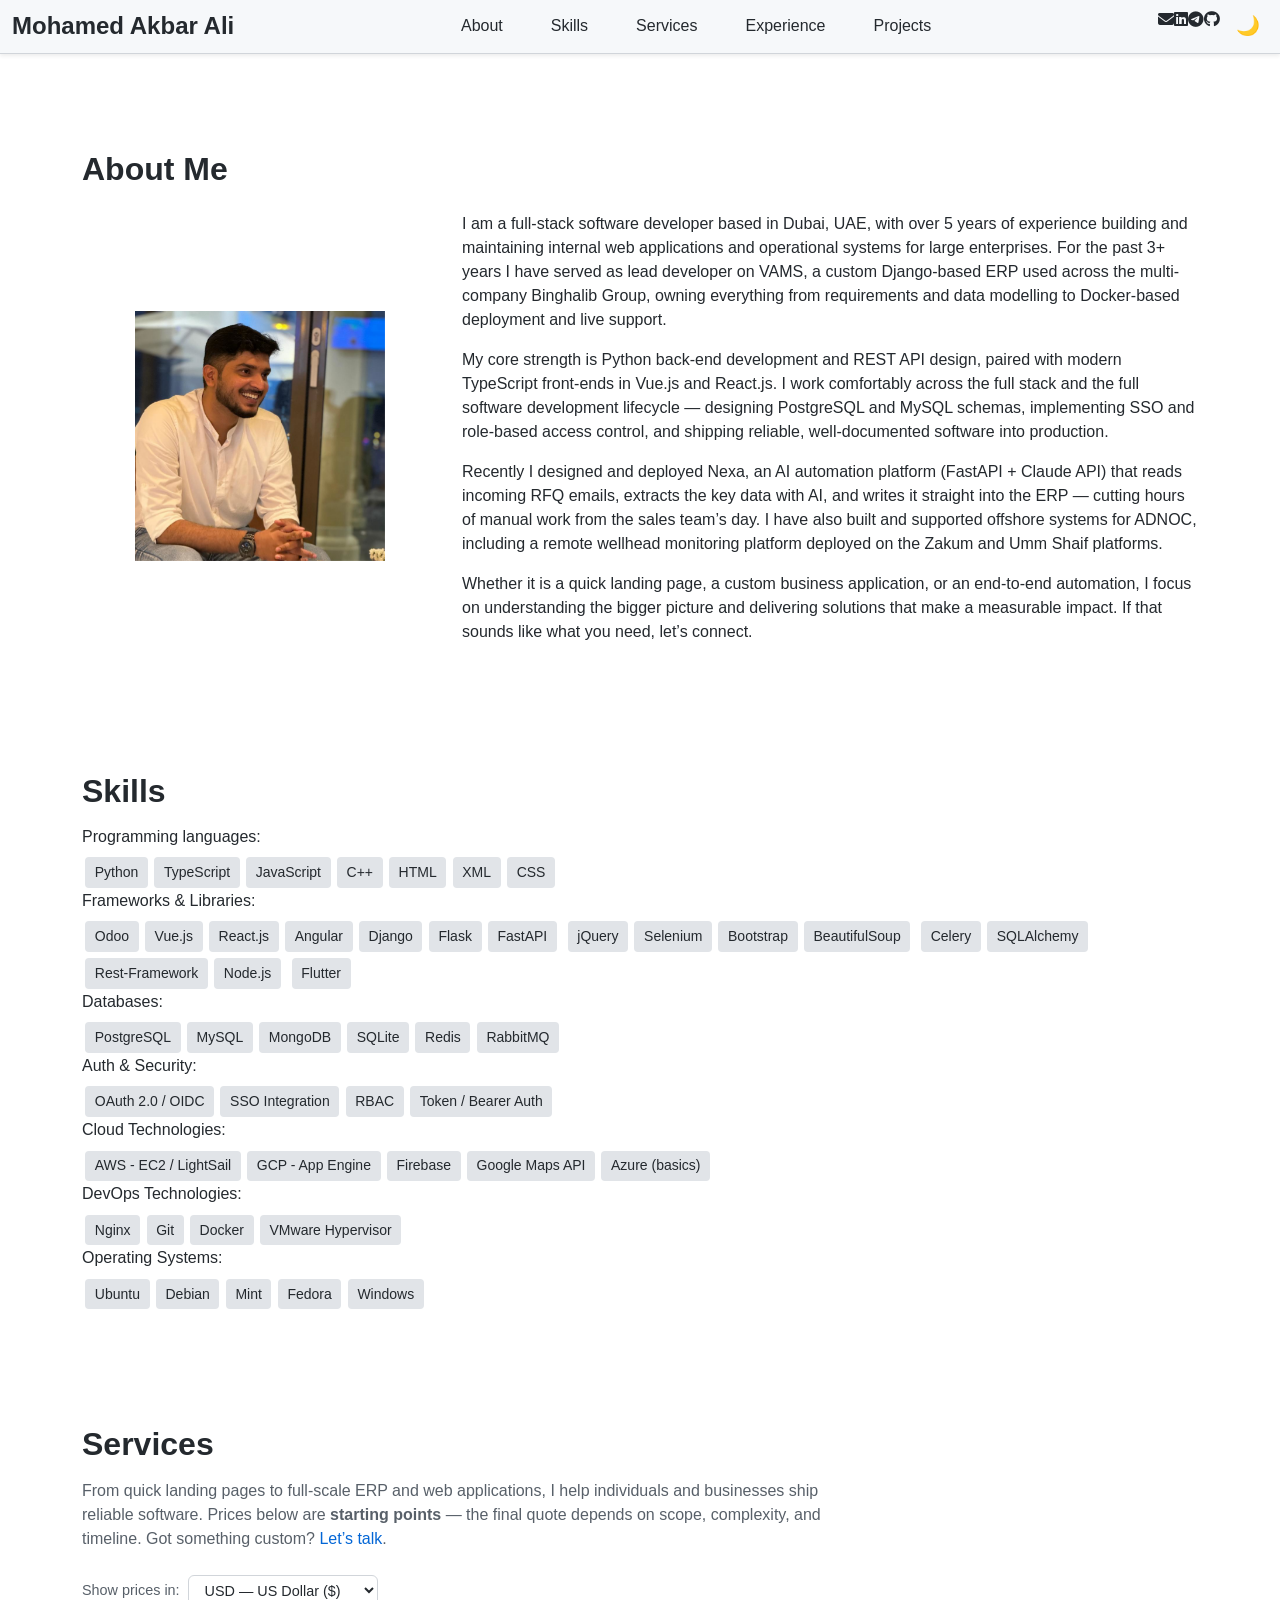
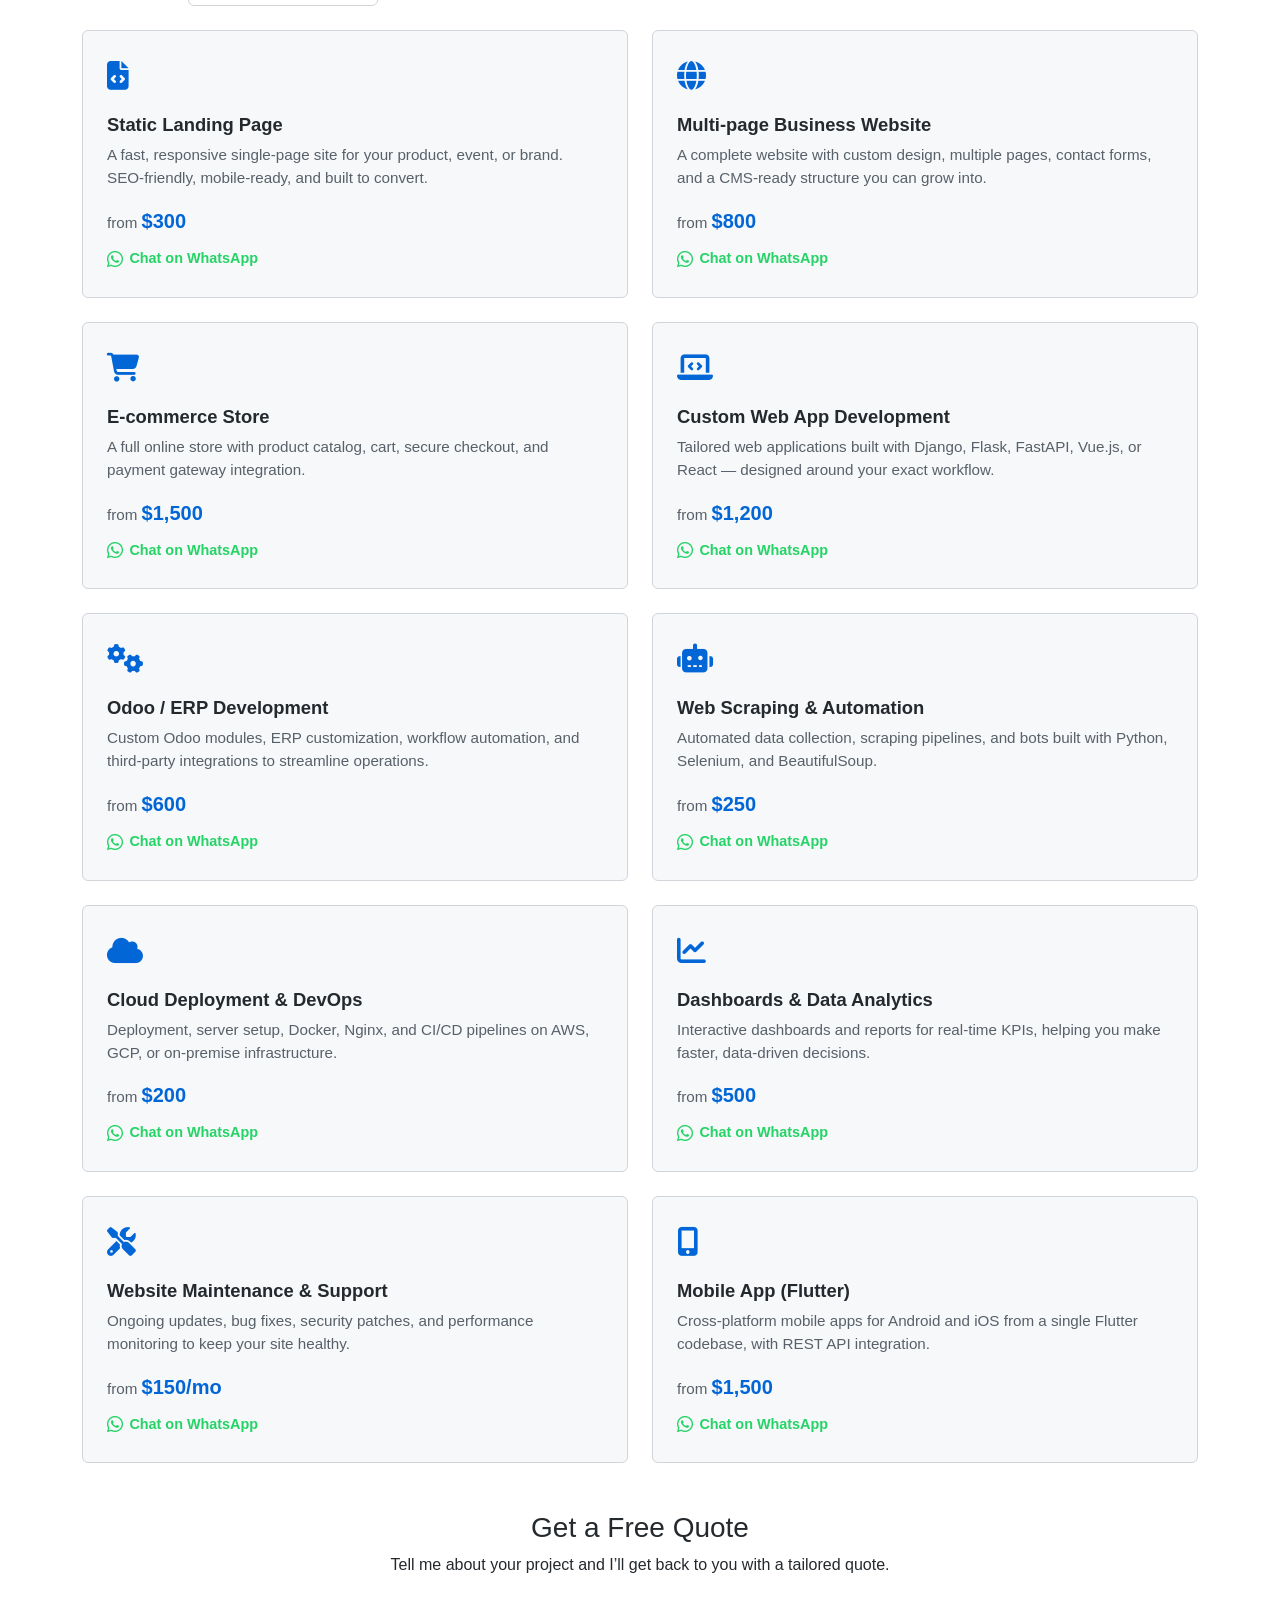
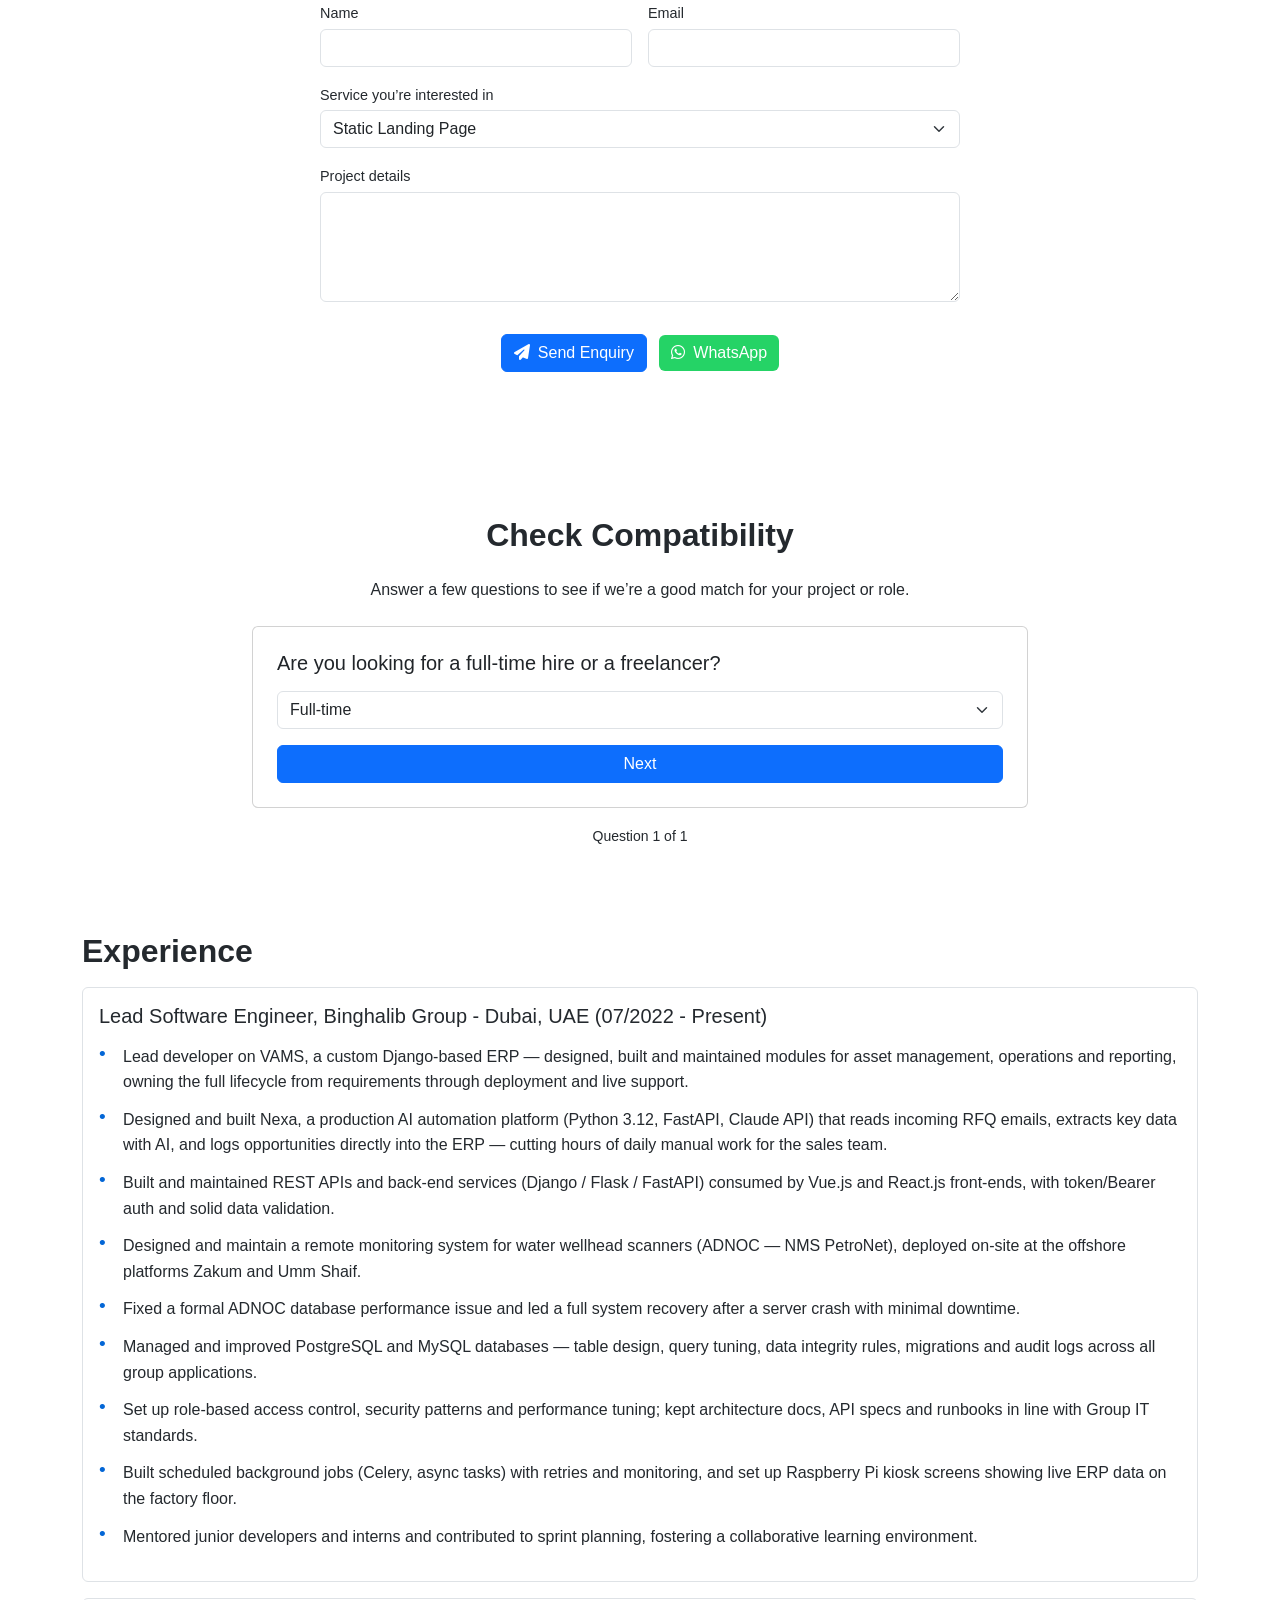
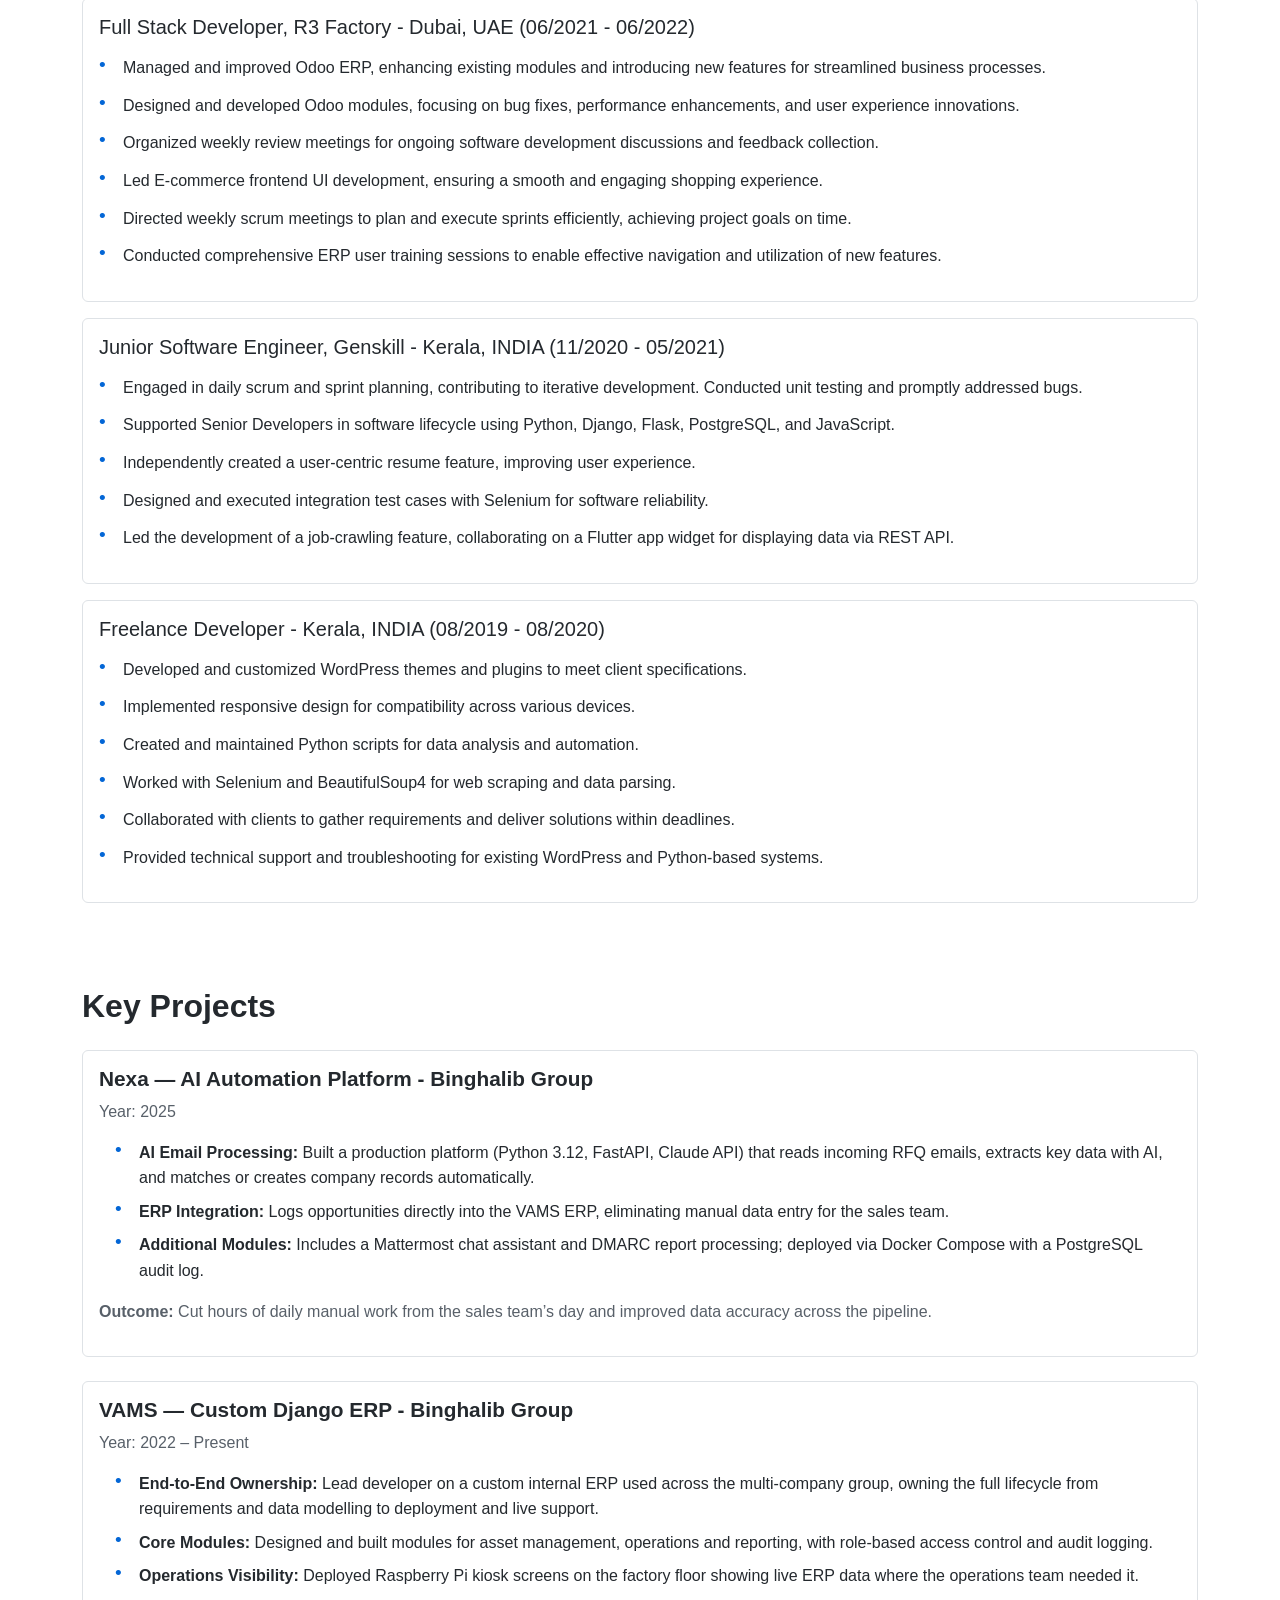
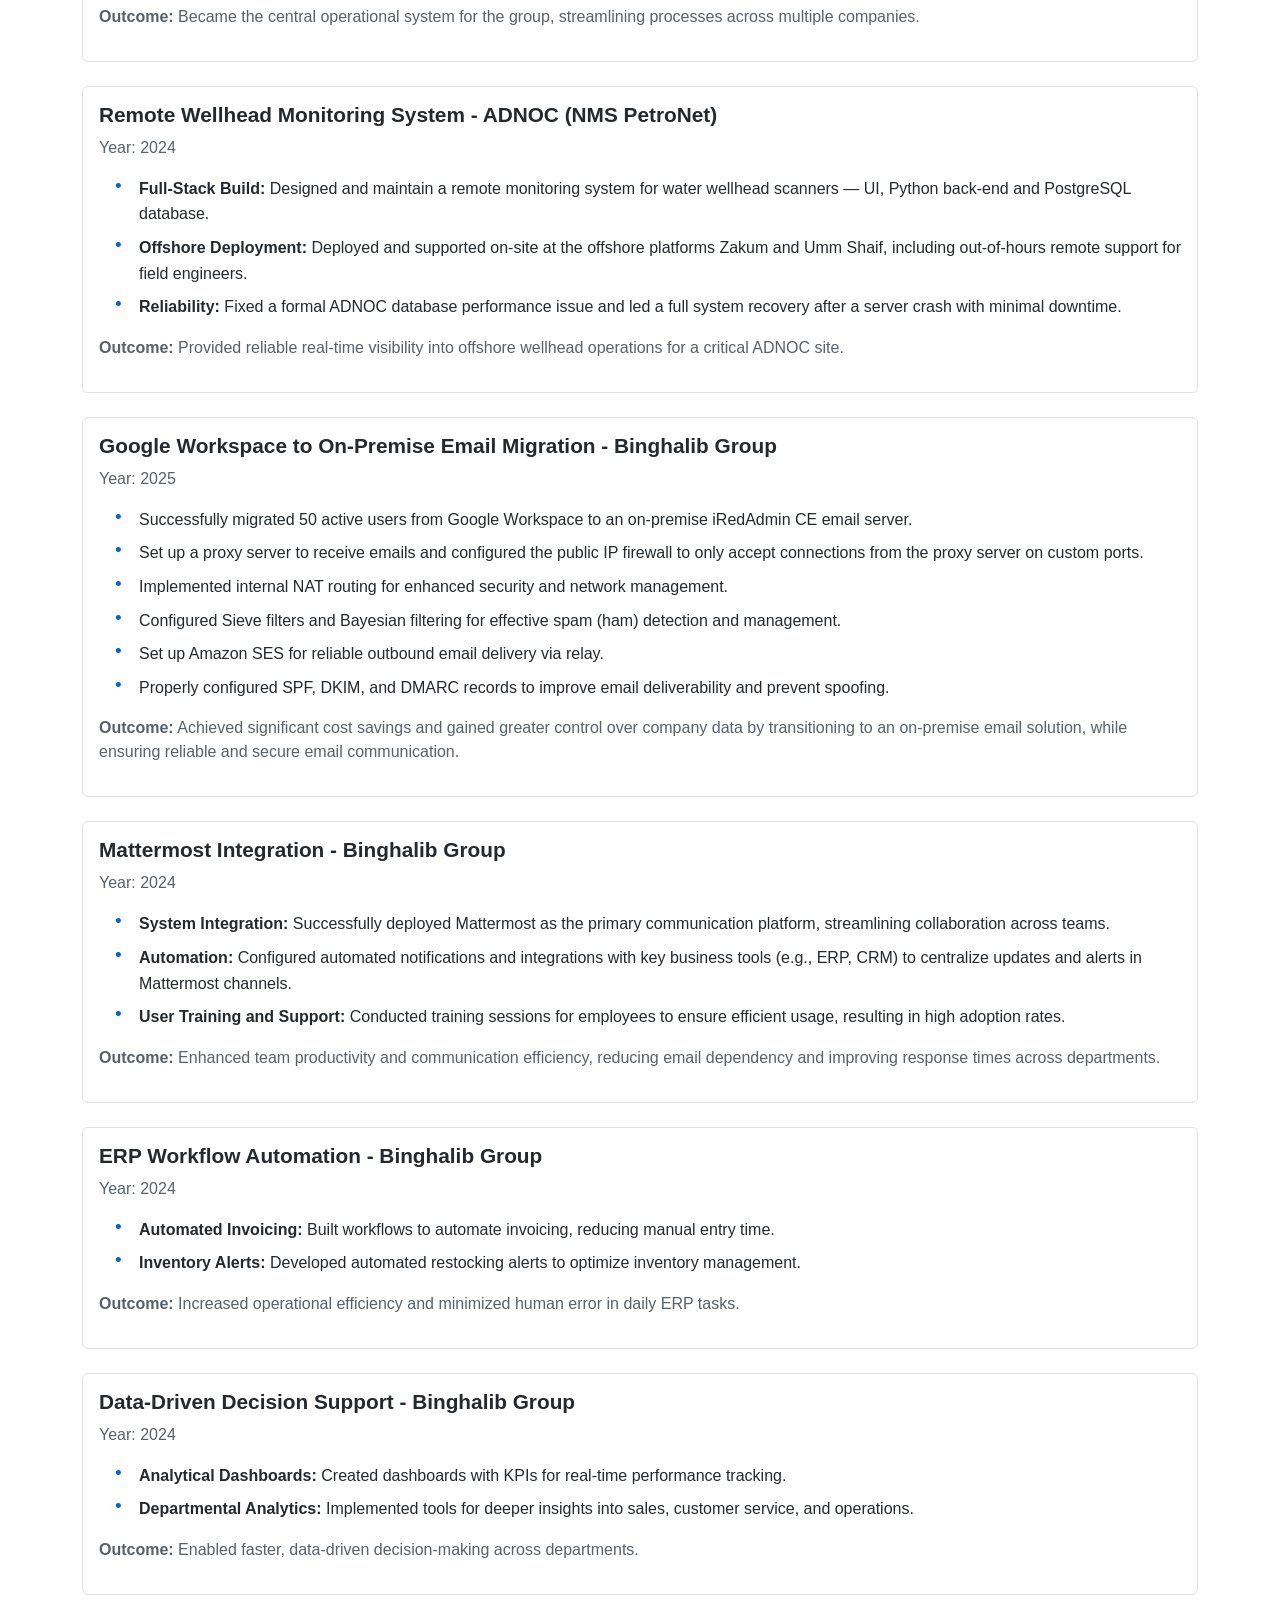
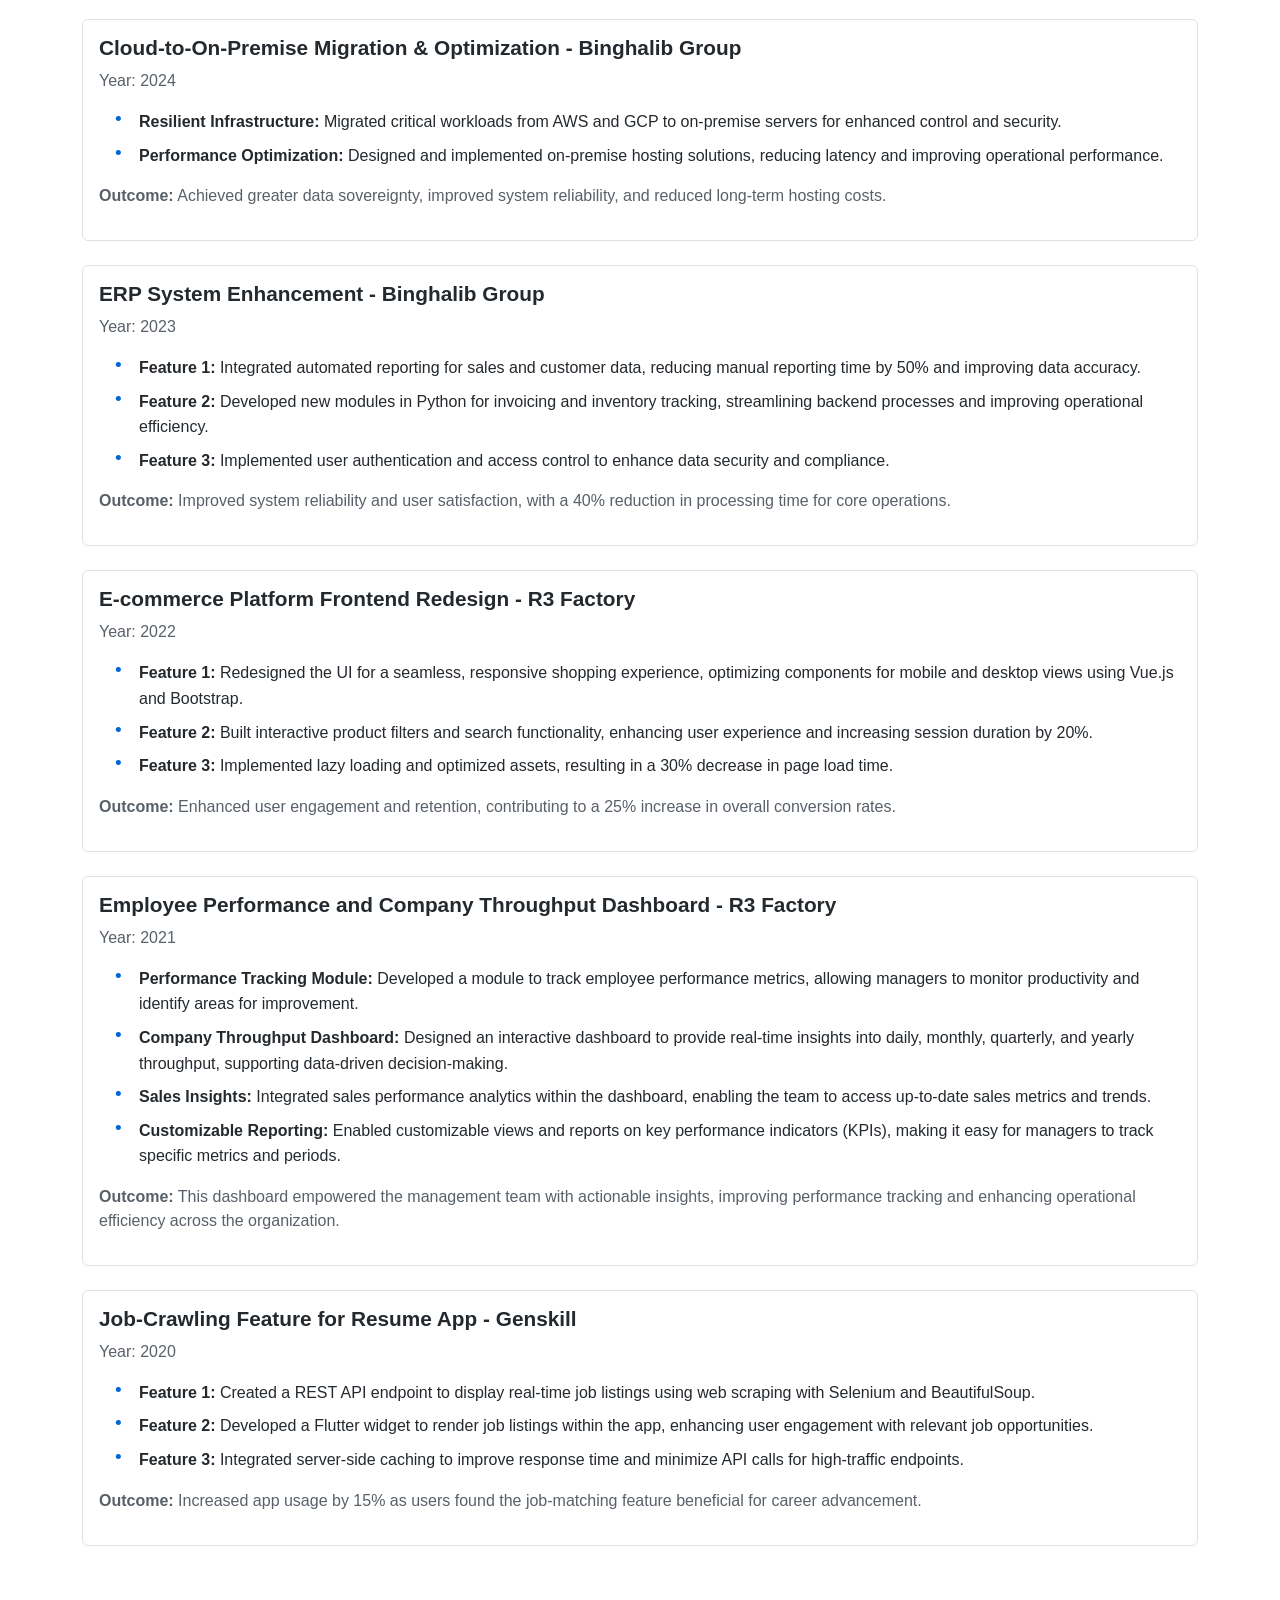
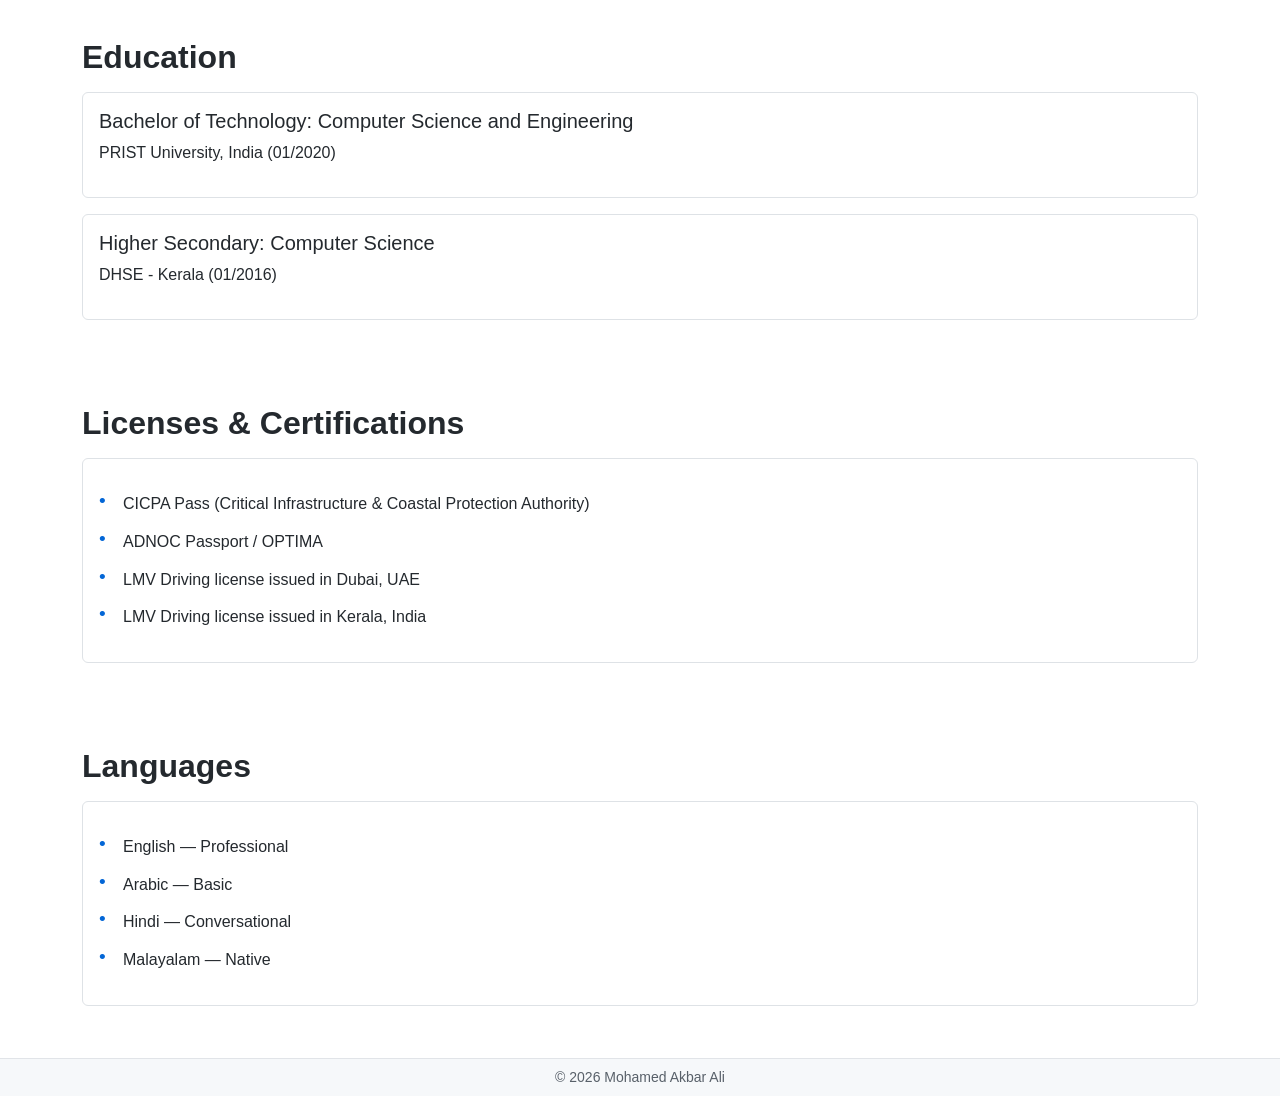
==== commit a09ace89: "feat: add lead-capture quote form with Web3Forms + Cloudflare Turnstile - Replace 'Get a Free Quote'" ====
--- a/index.html
+++ b/index.html
@@ -279,9 +279,58 @@
             </div>
         </div>
 
-        <div class="services-cta text-center mt-4">
-            <p class="mb-3">Not sure which package fits? Tell me about your project and I&rsquo;ll send a tailored quote.</p>
-            <a href="mailto:akkuakbar97@gmail.com" class="btn btn-primary"><i class="fas fa-envelope me-2"></i>Get a Free Quote</a>
+        <div class="services-cta mt-5">
+            <h3 class="text-center mb-2">Get a Free Quote</h3>
+            <p class="text-center mb-4">Tell me about your project and I&rsquo;ll get back to you with a tailored quote.</p>
+
+            <form id="quote-form" class="quote-form mx-auto">
+                <!-- Web3Forms access key (free) — replace before going live -->
+                <input type="hidden" name="access_key" value="f3dc0d17-9c43-44f5-847a-00f79b23103b">
+                <input type="hidden" name="subject" value="New project enquiry from portfolio">
+                <input type="hidden" name="from_name" value="Portfolio Website">
+                <!-- Honeypot anti-spam field (kept off-screen) -->
+                <input type="checkbox" name="botcheck" class="d-none" style="display:none" tabindex="-1" autocomplete="off">
+
+                <div class="row g-3">
+                    <div class="col-md-6">
+                        <label class="form-label" for="qf-name">Name</label>
+                        <input type="text" class="form-control" id="qf-name" name="name" required>
+                    </div>
+                    <div class="col-md-6">
+                        <label class="form-label" for="qf-email">Email</label>
+                        <input type="email" class="form-control" id="qf-email" name="email" required>
+                    </div>
+                    <div class="col-12">
+                        <label class="form-label" for="qf-service">Service you&rsquo;re interested in</label>
+                        <select class="form-select" id="qf-service" name="service">
+                            <option>Static Landing Page</option>
+                            <option>Multi-page Business Website</option>
+                            <option>E-commerce Store</option>
+                            <option>Custom Web App Development</option>
+                            <option>Odoo / ERP Development</option>
+                            <option>Web Scraping &amp; Automation</option>
+                            <option>Cloud Deployment &amp; DevOps</option>
+                            <option>Dashboards &amp; Data Analytics</option>
+                            <option>Website Maintenance &amp; Support</option>
+                            <option>Mobile App (Flutter)</option>
+                            <option>Other / Not sure</option>
+                        </select>
+                    </div>
+                    <div class="col-12">
+                        <label class="form-label" for="qf-message">Project details</label>
+                        <textarea class="form-control" id="qf-message" name="message" rows="4" required></textarea>
+                    </div>
+                    <div class="col-12 d-flex justify-content-center">
+                        <div class="cf-turnstile" data-sitekey="0x4AAAAAADrbTy1MLUAFQyNn"></div>
+                    </div>
+
+                    <div class="col-12 text-center">
+                        <button type="submit" class="btn btn-primary"><i class="fas fa-paper-plane me-2"></i>Send Enquiry</button>
+                        <a href="https://wa.me/971527468099" target="_blank" rel="noopener" class="btn btn-whatsapp ms-2"><i class="fab fa-whatsapp me-2"></i>WhatsApp</a>
+                    </div>
+                </div>
+                <div id="qf-result" class="text-center mt-3" role="status" aria-live="polite"></div>
+            </form>
         </div>
     </section>
 
@@ -549,6 +598,10 @@
     <script src="main.js"></script>
     <script src="compatibility_checker.js"></script>
     <script src="services.js"></script>
+    <script src="contact.js"></script>
+
+    <!-- Cloudflare Turnstile -->
+    <script src="https://challenges.cloudflare.com/turnstile/v0/api.js" async defer></script>
 
     <!-- Cloudflare Web Analytics -->
     <script defer src='https://static.cloudflareinsights.com/beacon.min.js' data-cf-beacon='{"token": "bf5b749bc35945eab6b6ae0be4271a56"}'></script>
--- a/main.css
+++ b/main.css
@@ -338,6 +338,67 @@
     color: #4ae585;
 }
 
+/* Quote / contact form */
+.quote-form {
+    max-width: 640px;
+}
+
+.quote-form .form-label {
+    font-weight: 500;
+    font-size: 0.9rem;
+    margin-bottom: 0.25rem;
+}
+
+body.dark-mode .quote-form .form-control,
+body.dark-mode .quote-form .form-select {
+    background-color: #0d1117;
+    border-color: #30363d;
+    color: #c9d1d9;
+}
+
+body.dark-mode .quote-form .form-control::placeholder {
+    color: #6e7681;
+}
+
+body.dark-mode .quote-form .form-control:focus,
+body.dark-mode .quote-form .form-select:focus {
+    background-color: #0d1117;
+    border-color: #58a6ff;
+    color: #c9d1d9;
+    box-shadow: 0 0 0 0.2rem rgba(88, 166, 255, 0.25);
+}
+
+/* WhatsApp button */
+.btn-whatsapp {
+    background-color: #25d366;
+    border: none;
+    color: #ffffff;
+}
+
+.btn-whatsapp:hover {
+    background-color: #1da851;
+    color: #ffffff;
+}
+
+/* Form result messages */
+.qf-success {
+    color: #1a7f37;
+    font-weight: 600;
+}
+
+.qf-error {
+    color: #cf222e;
+    font-weight: 600;
+}
+
+body.dark-mode .qf-success {
+    color: #3fb950;
+}
+
+body.dark-mode .qf-error {
+    color: #f85149;
+}
+
 body.dark-mode .service-price {
     color: #8b949e;
 }
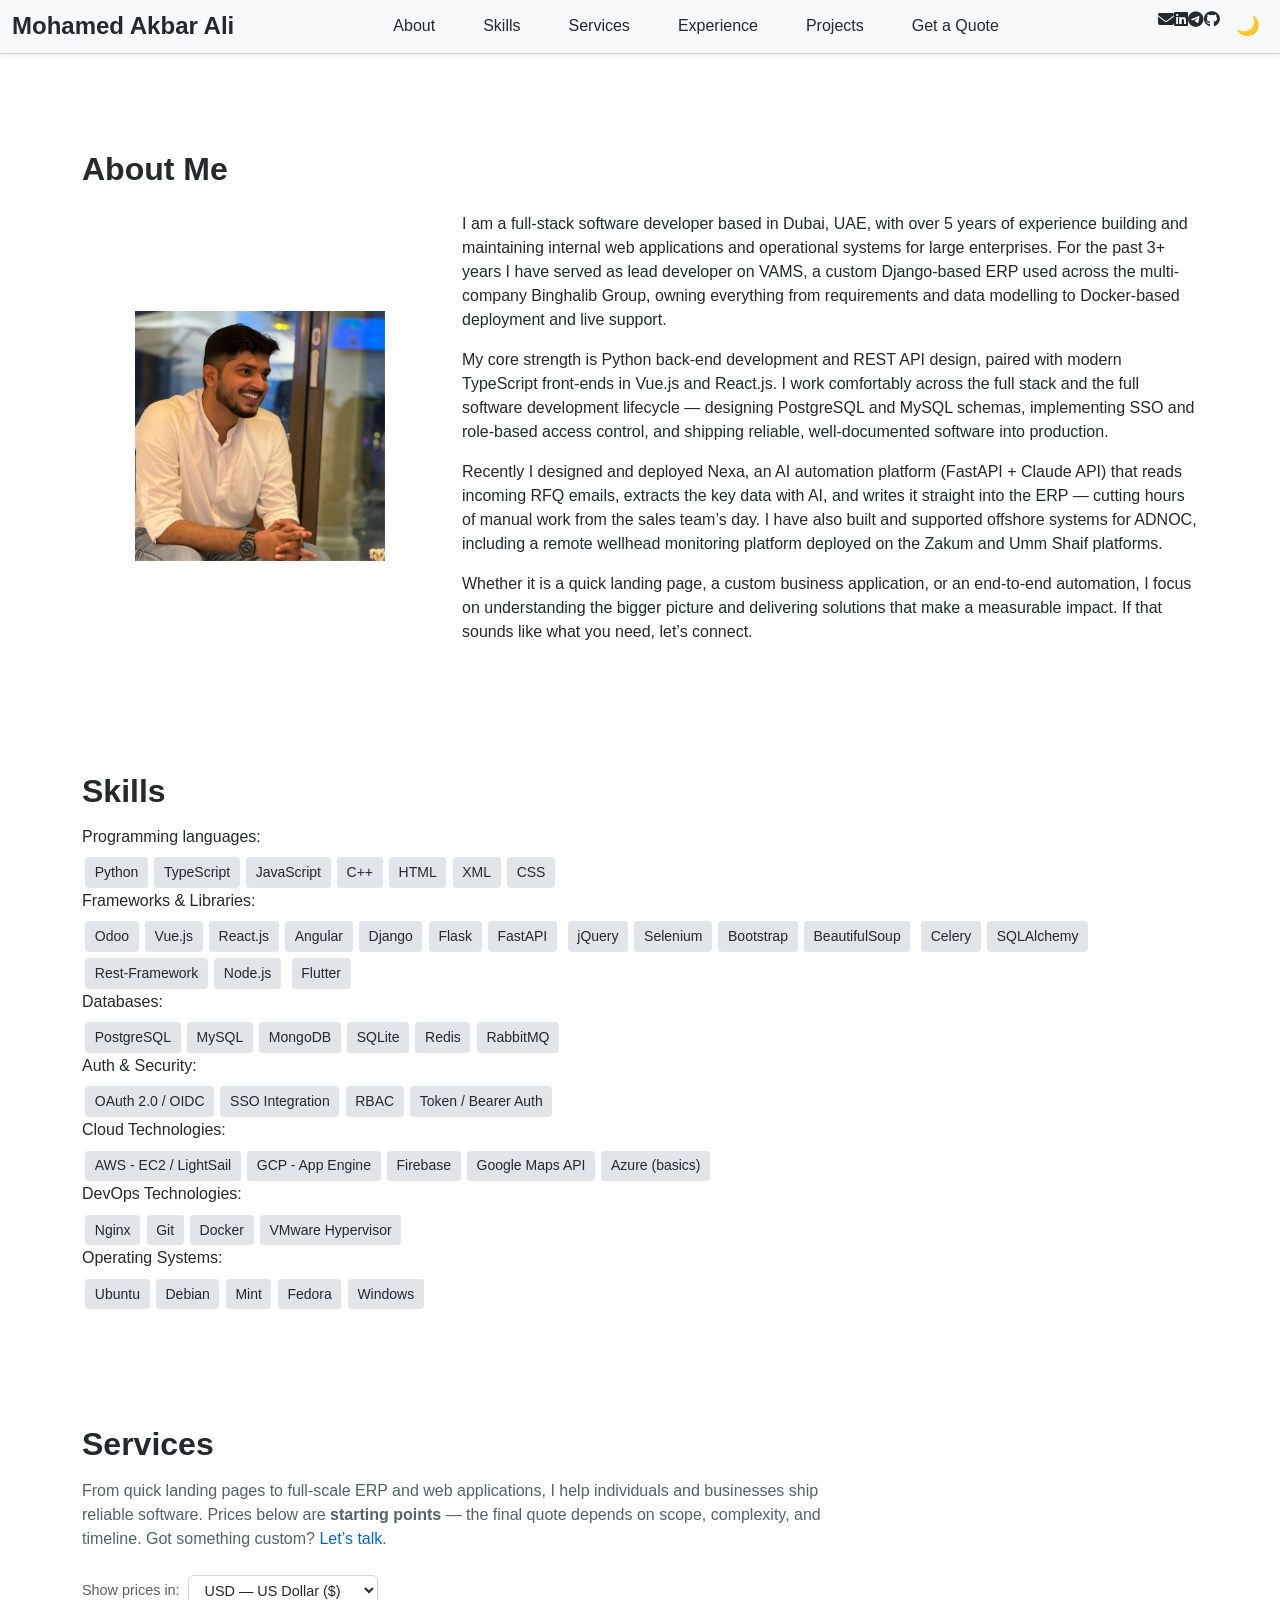
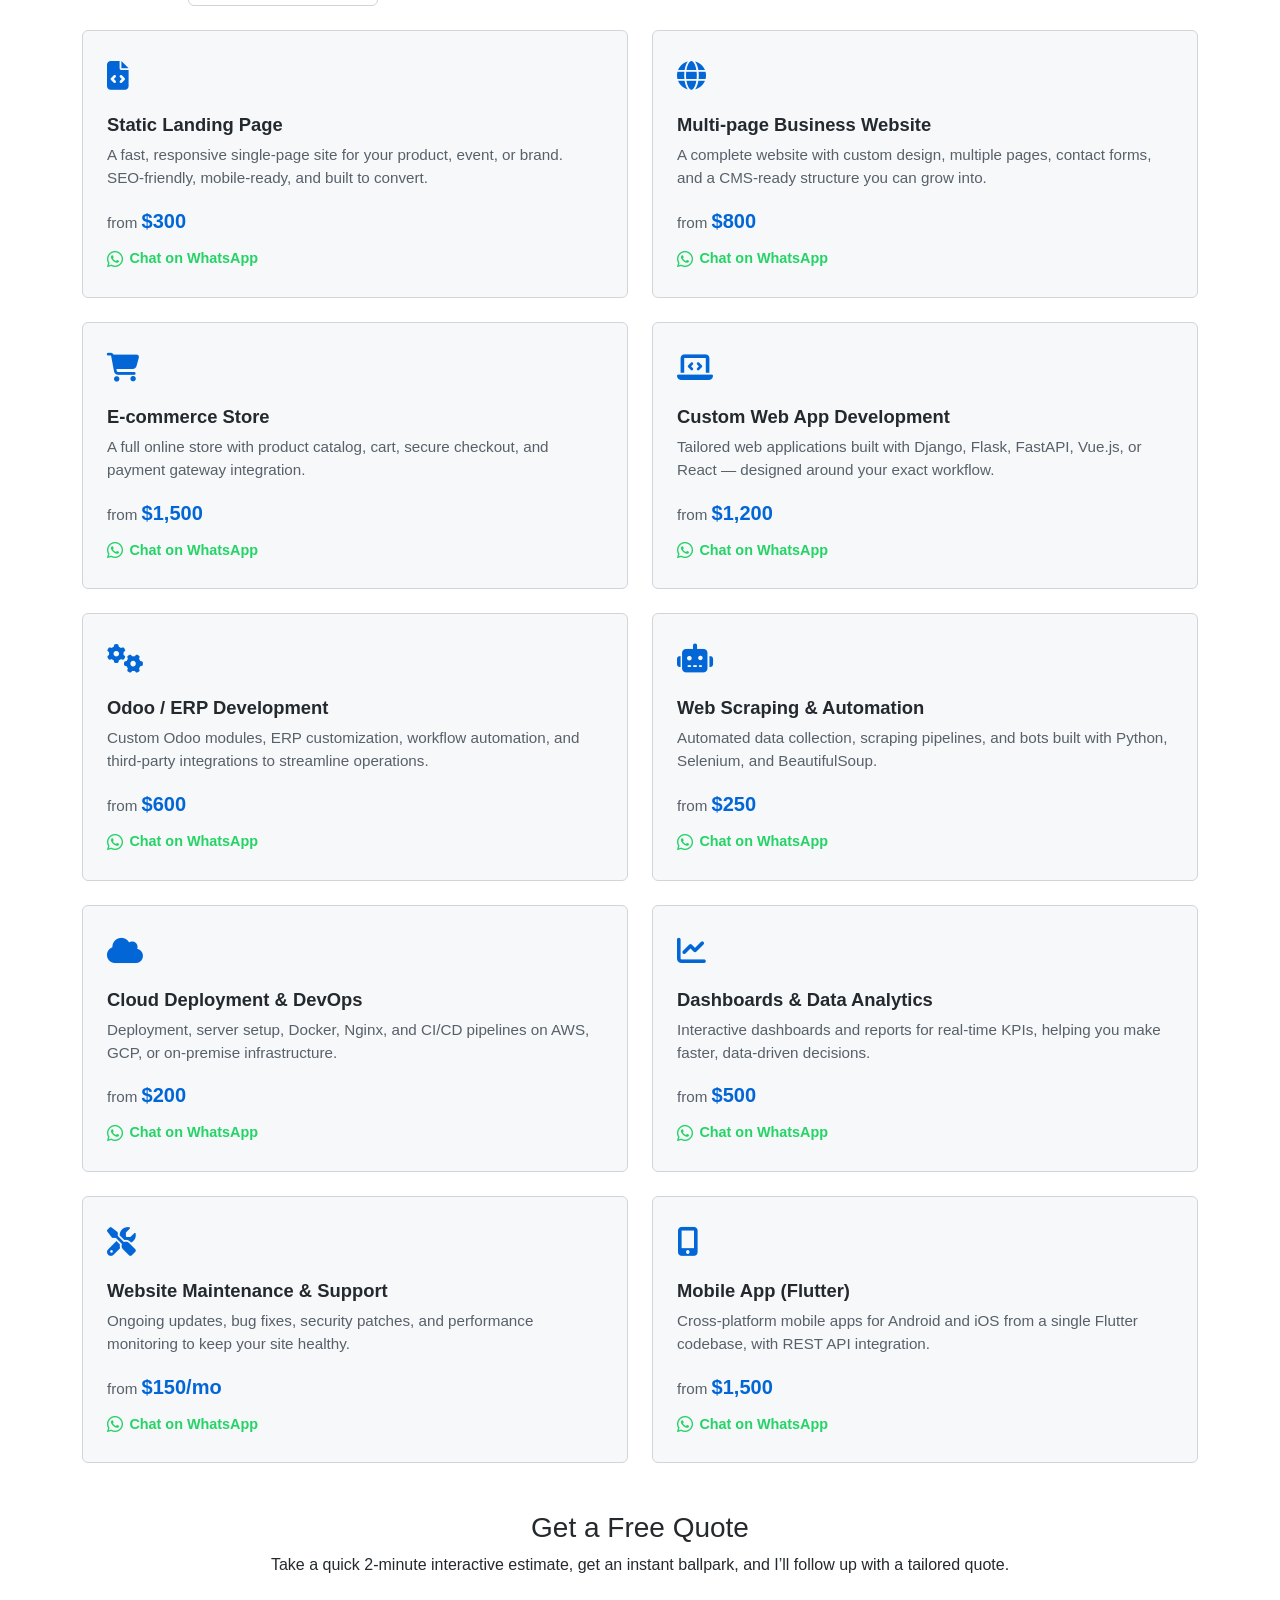
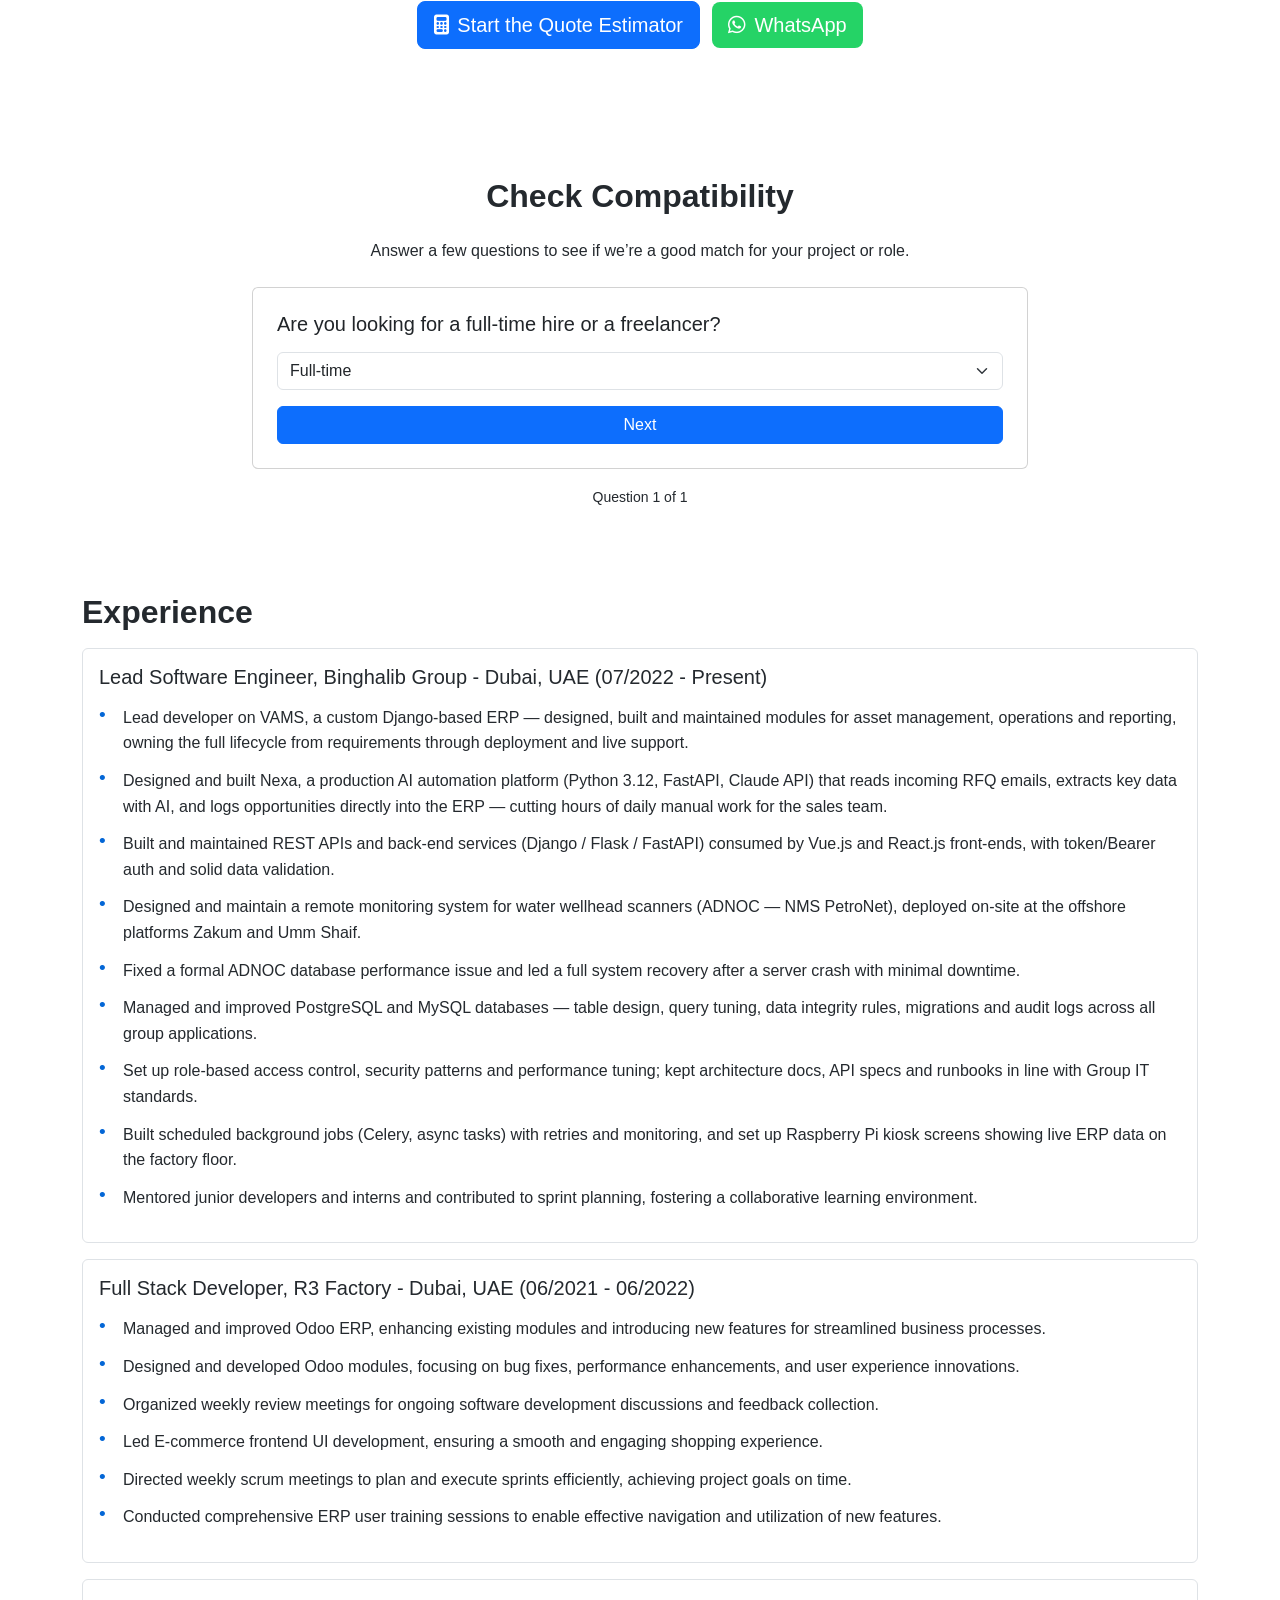
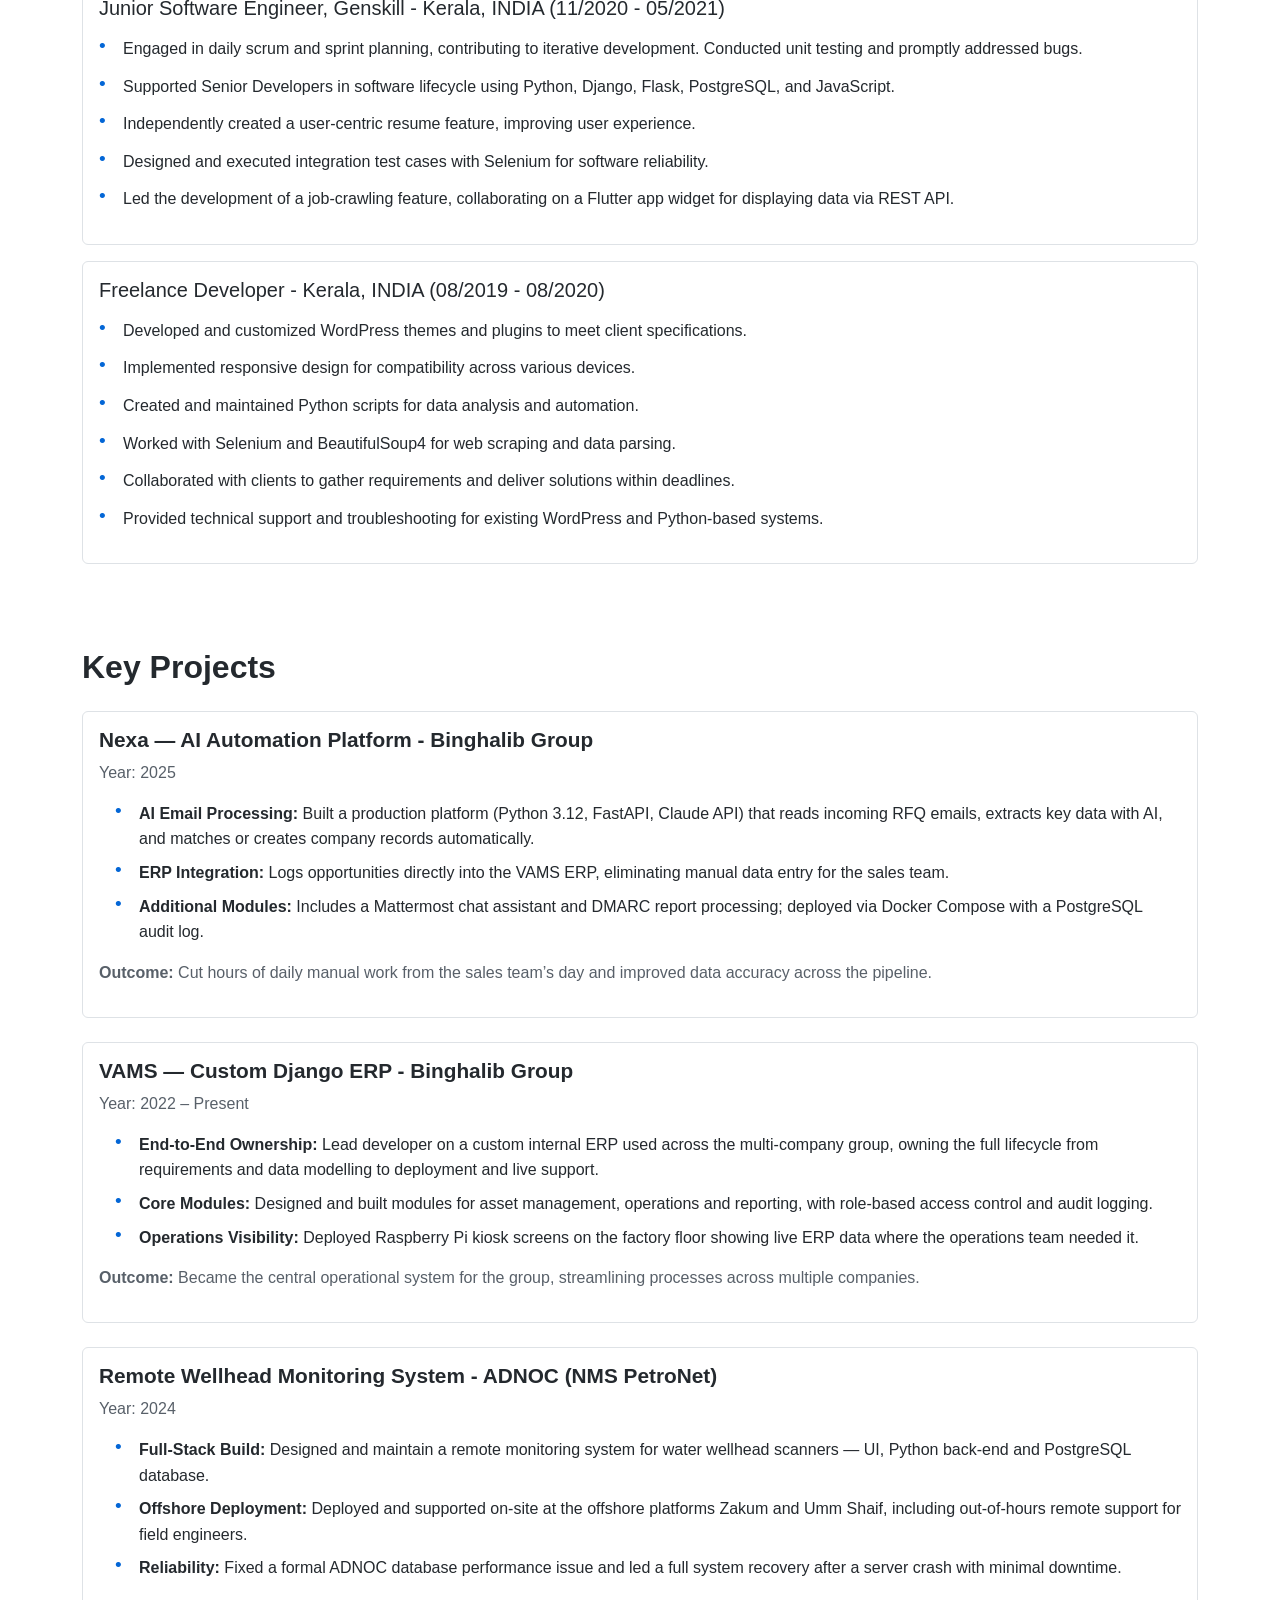
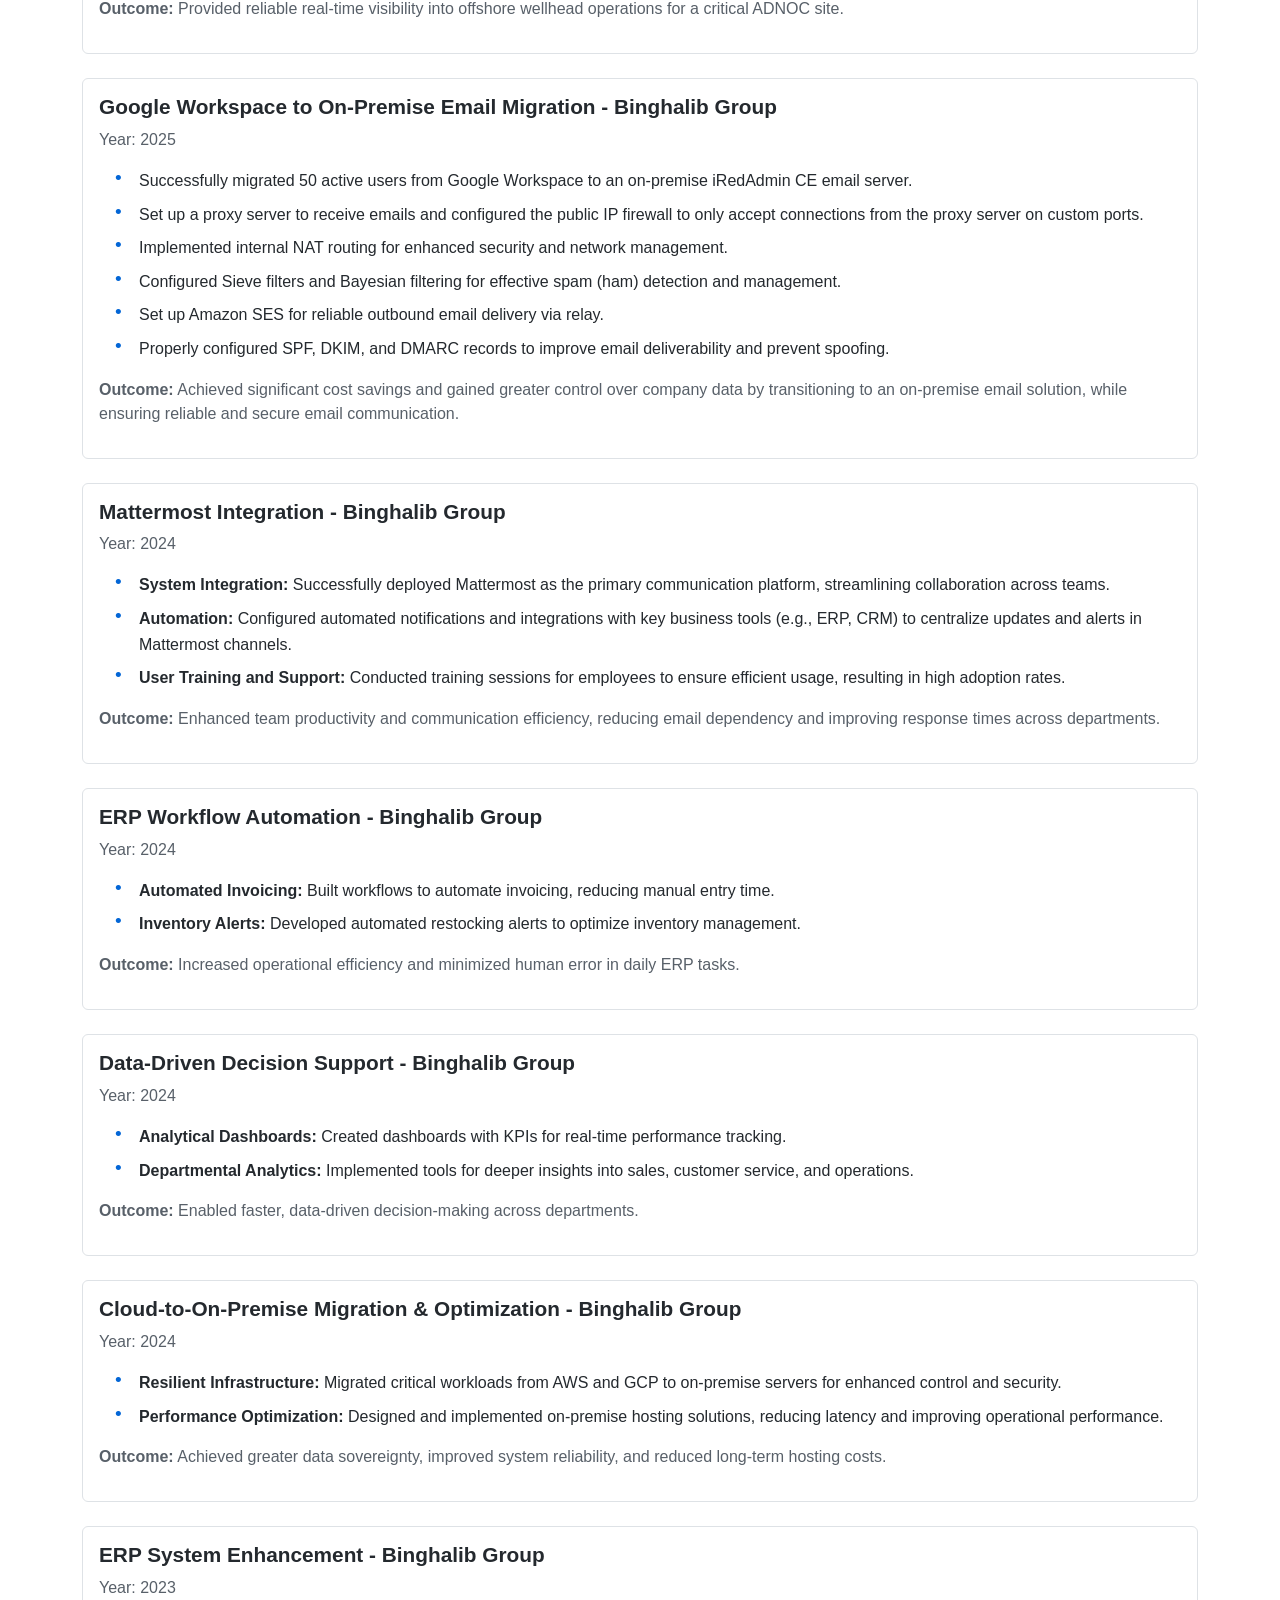
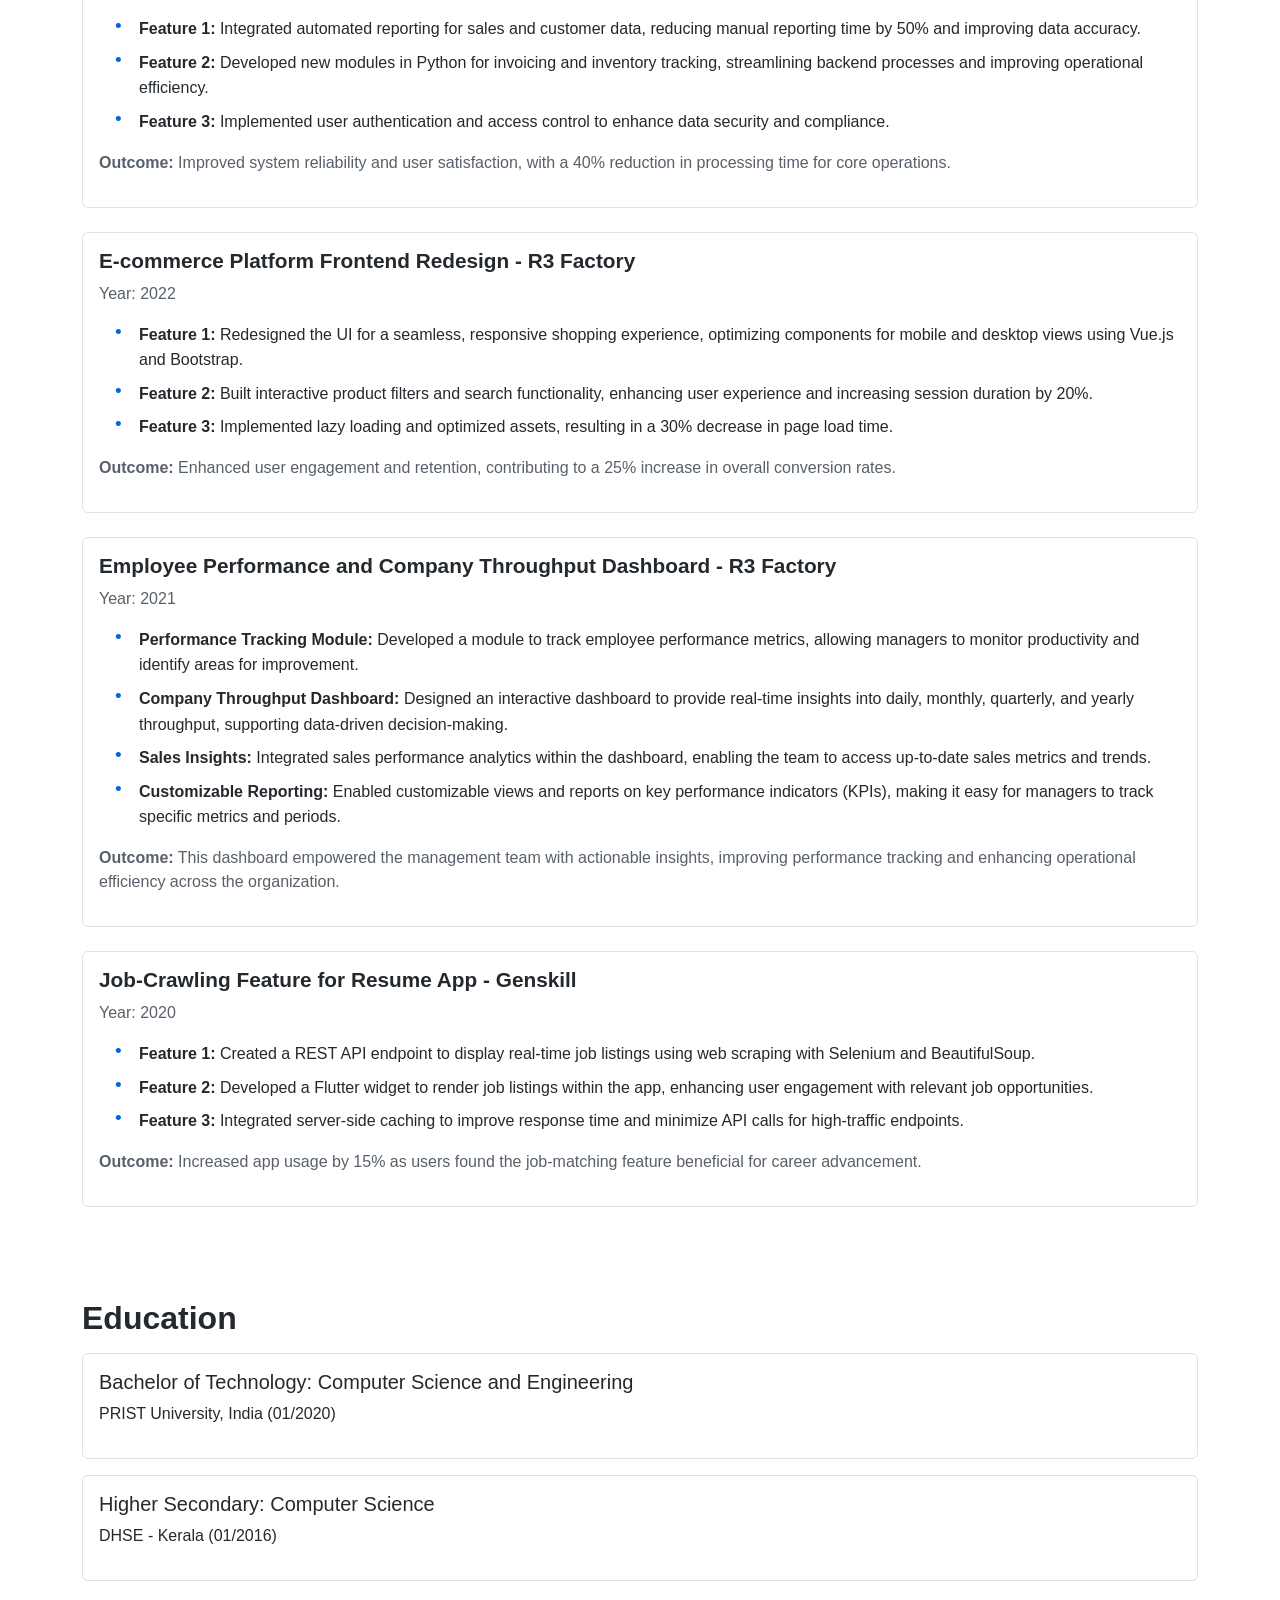
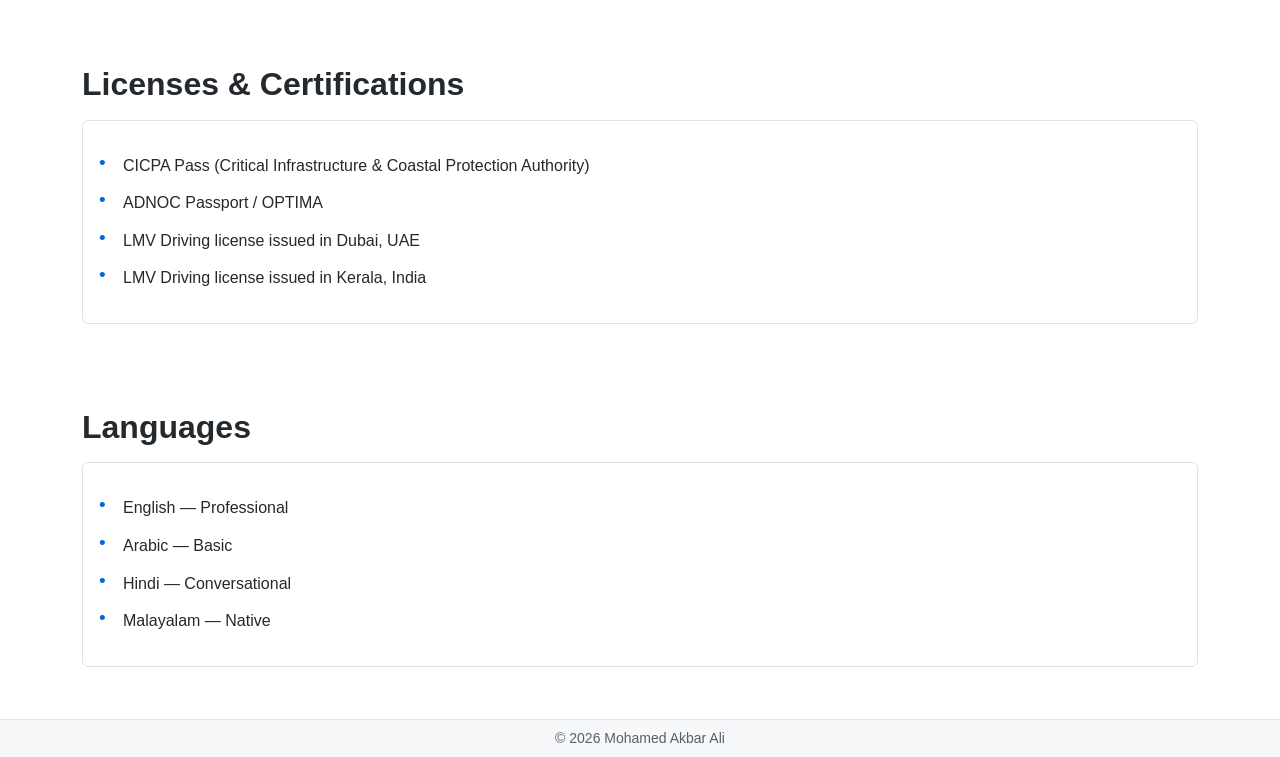
==== commit b7ec7ab7: "feat: interactive Project Quote Estimator on its own /quote route - Add quote.html + quote.js: adapt" ====
--- a/index.html
+++ b/index.html
@@ -29,11 +29,11 @@
                 <a href="#services" class="nav-link px-2">Services</a>
                 <a href="#experience" class="nav-link px-2">Experience</a>
                 <a href="#key-projects" class="nav-link px-2">Projects</a>
-                <!-- <a href="#contact" class="nav-link px-2">Contact</a> -->
+                <a href="quote.html" class="nav-link px-2">Get a Quote</a>
             </nav>
 
             <div class="icon-links d-flex justify-content-center mt-2 mt-md-0">
-                <a href="mailto:akkuakbar97@gmail.com" class="nav-link d-inline" aria-label="Email">
+                <a href="mailto:hello@akbarali.dev" class="nav-link d-inline" aria-label="Email">
                     <i class="fas fa-envelope"></i>
                 </a>
                 <a href="https://www.linkedin.com/in/mohamed-akbar-ali/" target="_blank" class="nav-link d-inline" aria-label="LinkedIn">
@@ -150,7 +150,7 @@
             From quick landing pages to full-scale ERP and web applications, I help individuals and
             businesses ship reliable software. Prices below are <strong>starting points</strong> &mdash;
             the final quote depends on scope, complexity, and timeline. Got something custom?
-            <a href="mailto:akkuakbar97@gmail.com">Let&rsquo;s talk</a>.
+            <a href="mailto:hello@akbarali.dev">Let&rsquo;s talk</a>.
         </p>
 
         <!-- Currency switcher -->
@@ -279,58 +279,11 @@
             </div>
         </div>
 
-        <div class="services-cta mt-5">
-            <h3 class="text-center mb-2">Get a Free Quote</h3>
-            <p class="text-center mb-4">Tell me about your project and I&rsquo;ll get back to you with a tailored quote.</p>
-
-            <form id="quote-form" class="quote-form mx-auto">
-                <!-- Web3Forms access key (free) — replace before going live -->
-                <input type="hidden" name="access_key" value="f3dc0d17-9c43-44f5-847a-00f79b23103b">
-                <input type="hidden" name="subject" value="New project enquiry from portfolio">
-                <input type="hidden" name="from_name" value="Portfolio Website">
-                <!-- Honeypot anti-spam field (kept off-screen) -->
-                <input type="checkbox" name="botcheck" class="d-none" style="display:none" tabindex="-1" autocomplete="off">
-
-                <div class="row g-3">
-                    <div class="col-md-6">
-                        <label class="form-label" for="qf-name">Name</label>
-                        <input type="text" class="form-control" id="qf-name" name="name" required>
-                    </div>
-                    <div class="col-md-6">
-                        <label class="form-label" for="qf-email">Email</label>
-                        <input type="email" class="form-control" id="qf-email" name="email" required>
-                    </div>
-                    <div class="col-12">
-                        <label class="form-label" for="qf-service">Service you&rsquo;re interested in</label>
-                        <select class="form-select" id="qf-service" name="service">
-                            <option>Static Landing Page</option>
-                            <option>Multi-page Business Website</option>
-                            <option>E-commerce Store</option>
-                            <option>Custom Web App Development</option>
-                            <option>Odoo / ERP Development</option>
-                            <option>Web Scraping &amp; Automation</option>
-                            <option>Cloud Deployment &amp; DevOps</option>
-                            <option>Dashboards &amp; Data Analytics</option>
-                            <option>Website Maintenance &amp; Support</option>
-                            <option>Mobile App (Flutter)</option>
-                            <option>Other / Not sure</option>
-                        </select>
-                    </div>
-                    <div class="col-12">
-                        <label class="form-label" for="qf-message">Project details</label>
-                        <textarea class="form-control" id="qf-message" name="message" rows="4" required></textarea>
-                    </div>
-                    <div class="col-12 d-flex justify-content-center">
-                        <div class="cf-turnstile" data-sitekey="0x4AAAAAADrbTy1MLUAFQyNn"></div>
-                    </div>
-
-                    <div class="col-12 text-center">
-                        <button type="submit" class="btn btn-primary"><i class="fas fa-paper-plane me-2"></i>Send Enquiry</button>
-                        <a href="https://wa.me/971527468099" target="_blank" rel="noopener" class="btn btn-whatsapp ms-2"><i class="fab fa-whatsapp me-2"></i>WhatsApp</a>
-                    </div>
-                </div>
-                <div id="qf-result" class="text-center mt-3" role="status" aria-live="polite"></div>
-            </form>
+        <div class="services-cta text-center mt-5">
+            <h3 class="mb-2">Get a Free Quote</h3>
+            <p class="mb-4">Take a quick 2-minute interactive estimate, get an instant ballpark, and I&rsquo;ll follow up with a tailored quote.</p>
+            <a href="quote.html" class="btn btn-primary btn-lg"><i class="fas fa-calculator me-2"></i>Start the Quote Estimator</a>
+            <a href="https://wa.me/971527468099" target="_blank" rel="noopener" class="btn btn-whatsapp btn-lg ms-2"><i class="fab fa-whatsapp me-2"></i>WhatsApp</a>
         </div>
     </section>
 
@@ -598,10 +551,6 @@
     <script src="main.js"></script>
     <script src="compatibility_checker.js"></script>
     <script src="services.js"></script>
-    <script src="contact.js"></script>
-
-    <!-- Cloudflare Turnstile -->
-    <script src="https://challenges.cloudflare.com/turnstile/v0/api.js" async defer></script>
 
     <!-- Cloudflare Web Analytics -->
     <script defer src='https://static.cloudflareinsights.com/beacon.min.js' data-cf-beacon='{"token": "bf5b749bc35945eab6b6ae0be4271a56"}'></script>
--- a/main.css
+++ b/main.css
@@ -399,6 +399,168 @@
     color: #f85149;
 }
 
+/* ===== Quote Estimator ===== */
+.header-home {
+    color: #24292e;
+    font-weight: 600;
+}
+
+body.dark-mode .header-home {
+    color: #ffffff;
+}
+
+.quote-intro {
+    max-width: 640px;
+    color: #586069;
+}
+
+body.dark-mode .quote-intro {
+    color: #8b949e;
+}
+
+.quote-app {
+    max-width: 640px;
+}
+
+/* Progress bar */
+.quiz-progress {
+    height: 8px;
+    background-color: #e1e4e8;
+    border-radius: 8px;
+    overflow: hidden;
+}
+
+body.dark-mode .quiz-progress {
+    background-color: #30363d;
+}
+
+.quiz-progress-bar {
+    height: 100%;
+    background-color: #0366d6;
+    border-radius: 8px;
+    transition: width 0.3s ease;
+}
+
+body.dark-mode .quiz-progress-bar {
+    background-color: #58a6ff;
+}
+
+.quiz-step-label {
+    font-size: 0.85rem;
+    color: #586069;
+}
+
+body.dark-mode .quiz-step-label {
+    color: #8b949e;
+}
+
+/* Question card */
+.quiz-card {
+    background-color: #f6f8fa;
+    border: 1px solid #d1d5da;
+    border-radius: 10px;
+    padding: 1.75rem;
+}
+
+body.dark-mode .quiz-card {
+    background-color: #161b22;
+    border-color: #30363d;
+}
+
+/* Selectable options */
+.quiz-options {
+    display: flex;
+    flex-direction: column;
+    gap: 0.6rem;
+}
+
+.quiz-option {
+    display: flex;
+    align-items: center;
+    gap: 0.75rem;
+    padding: 0.85rem 1rem;
+    border: 1px solid #d1d5da;
+    border-radius: 8px;
+    background-color: #ffffff;
+    cursor: pointer;
+    transition: border-color 0.15s ease, background-color 0.15s ease, box-shadow 0.15s ease;
+    margin: 0;
+}
+
+.quiz-option:hover {
+    border-color: #0366d6;
+}
+
+.quiz-option input {
+    accent-color: #0366d6;
+    width: 1.1rem;
+    height: 1.1rem;
+    flex-shrink: 0;
+}
+
+.quiz-option.selected {
+    border-color: #0366d6;
+    background-color: #ddf4ff;
+    box-shadow: inset 0 0 0 1px #0366d6;
+}
+
+body.dark-mode .quiz-option {
+    background-color: #0d1117;
+    border-color: #30363d;
+    color: #c9d1d9;
+}
+
+body.dark-mode .quiz-option:hover {
+    border-color: #58a6ff;
+}
+
+body.dark-mode .quiz-option.selected {
+    border-color: #58a6ff;
+    background-color: #15324f;
+    box-shadow: inset 0 0 0 1px #58a6ff;
+}
+
+/* Estimate result */
+.estimate-label {
+    font-size: 0.95rem;
+    color: #586069;
+}
+
+body.dark-mode .estimate-label {
+    color: #8b949e;
+}
+
+.estimate-range {
+    font-size: 2.4rem;
+    font-weight: 700;
+    color: #0366d6;
+    line-height: 1.2;
+}
+
+body.dark-mode .estimate-range {
+    color: #58a6ff;
+}
+
+.estimate-note {
+    font-size: 0.9rem;
+    color: #586069;
+    max-width: 520px;
+    margin: 0.75rem auto 0;
+}
+
+body.dark-mode .estimate-note {
+    color: #8b949e;
+}
+
+.estimate-icon {
+    font-size: 3rem;
+    color: #1a7f37;
+}
+
+body.dark-mode .estimate-icon {
+    color: #3fb950;
+}
+
 body.dark-mode .service-price {
     color: #8b949e;
 }
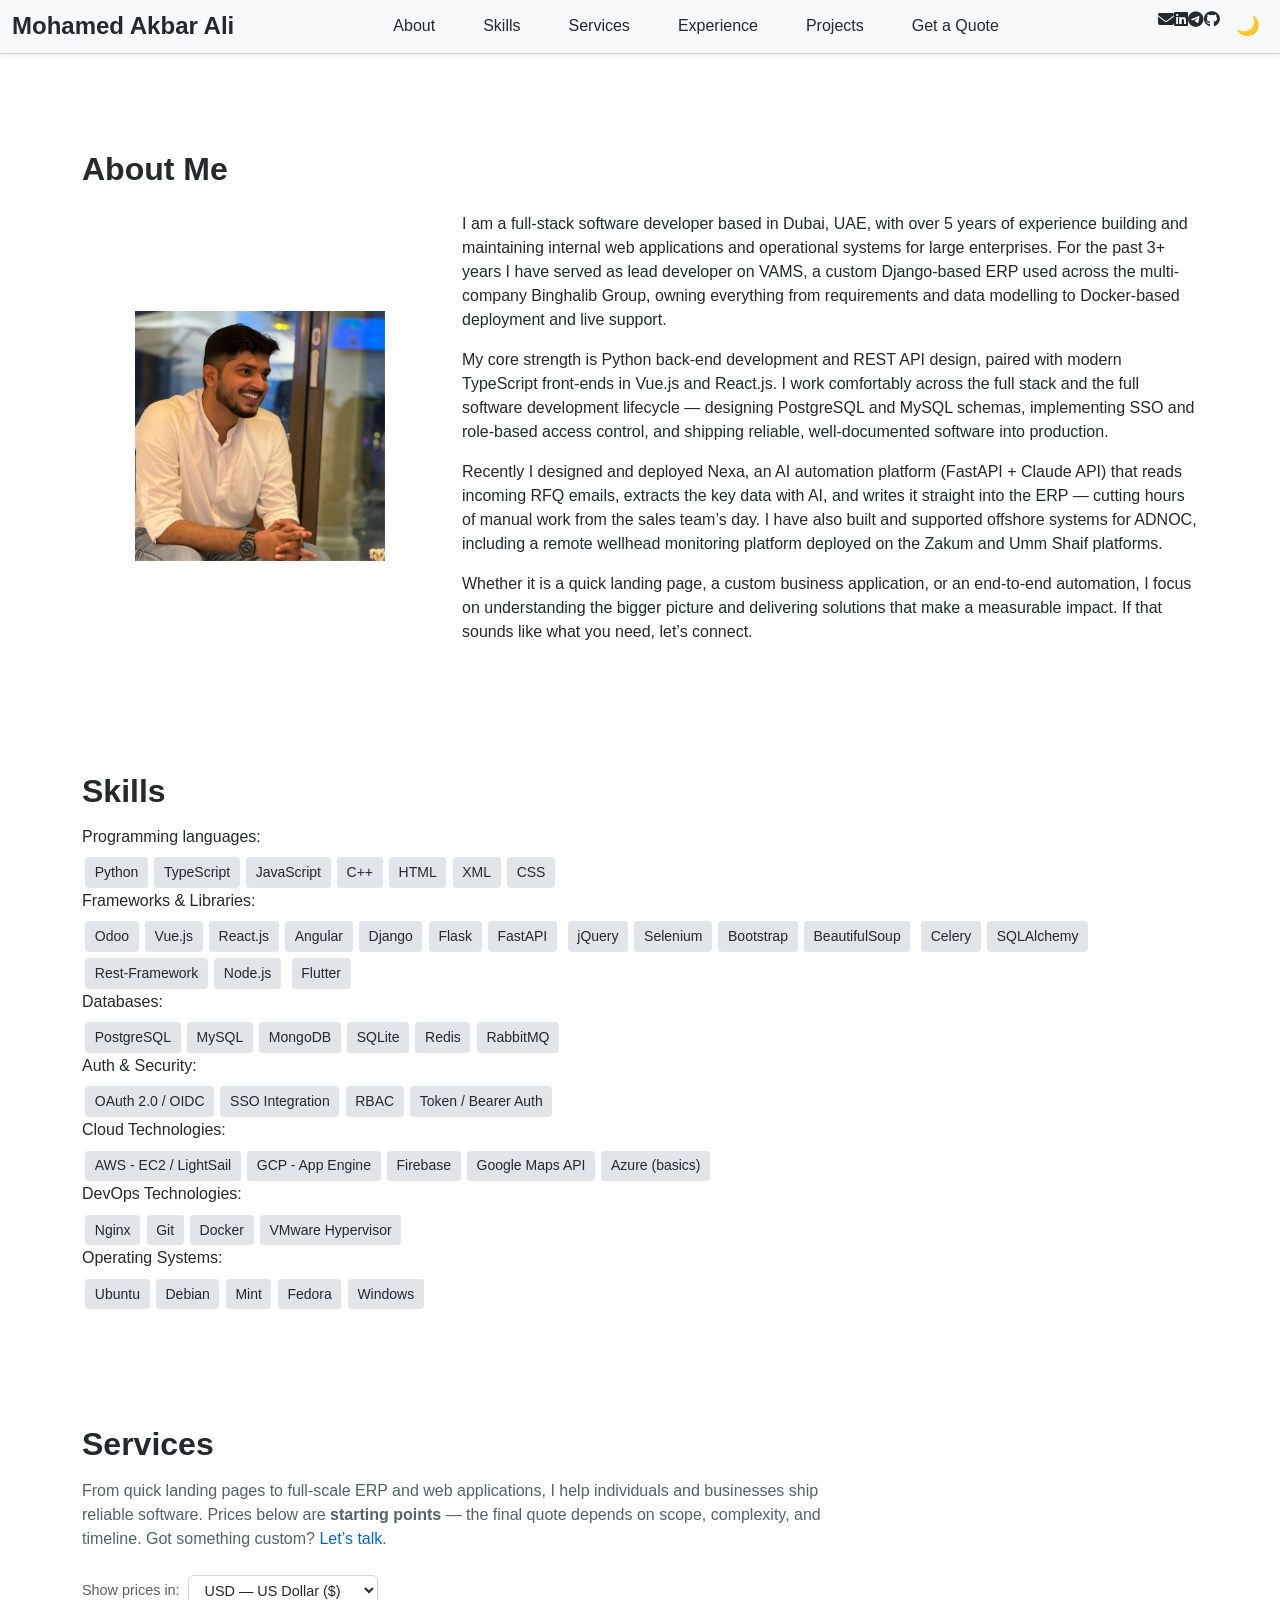
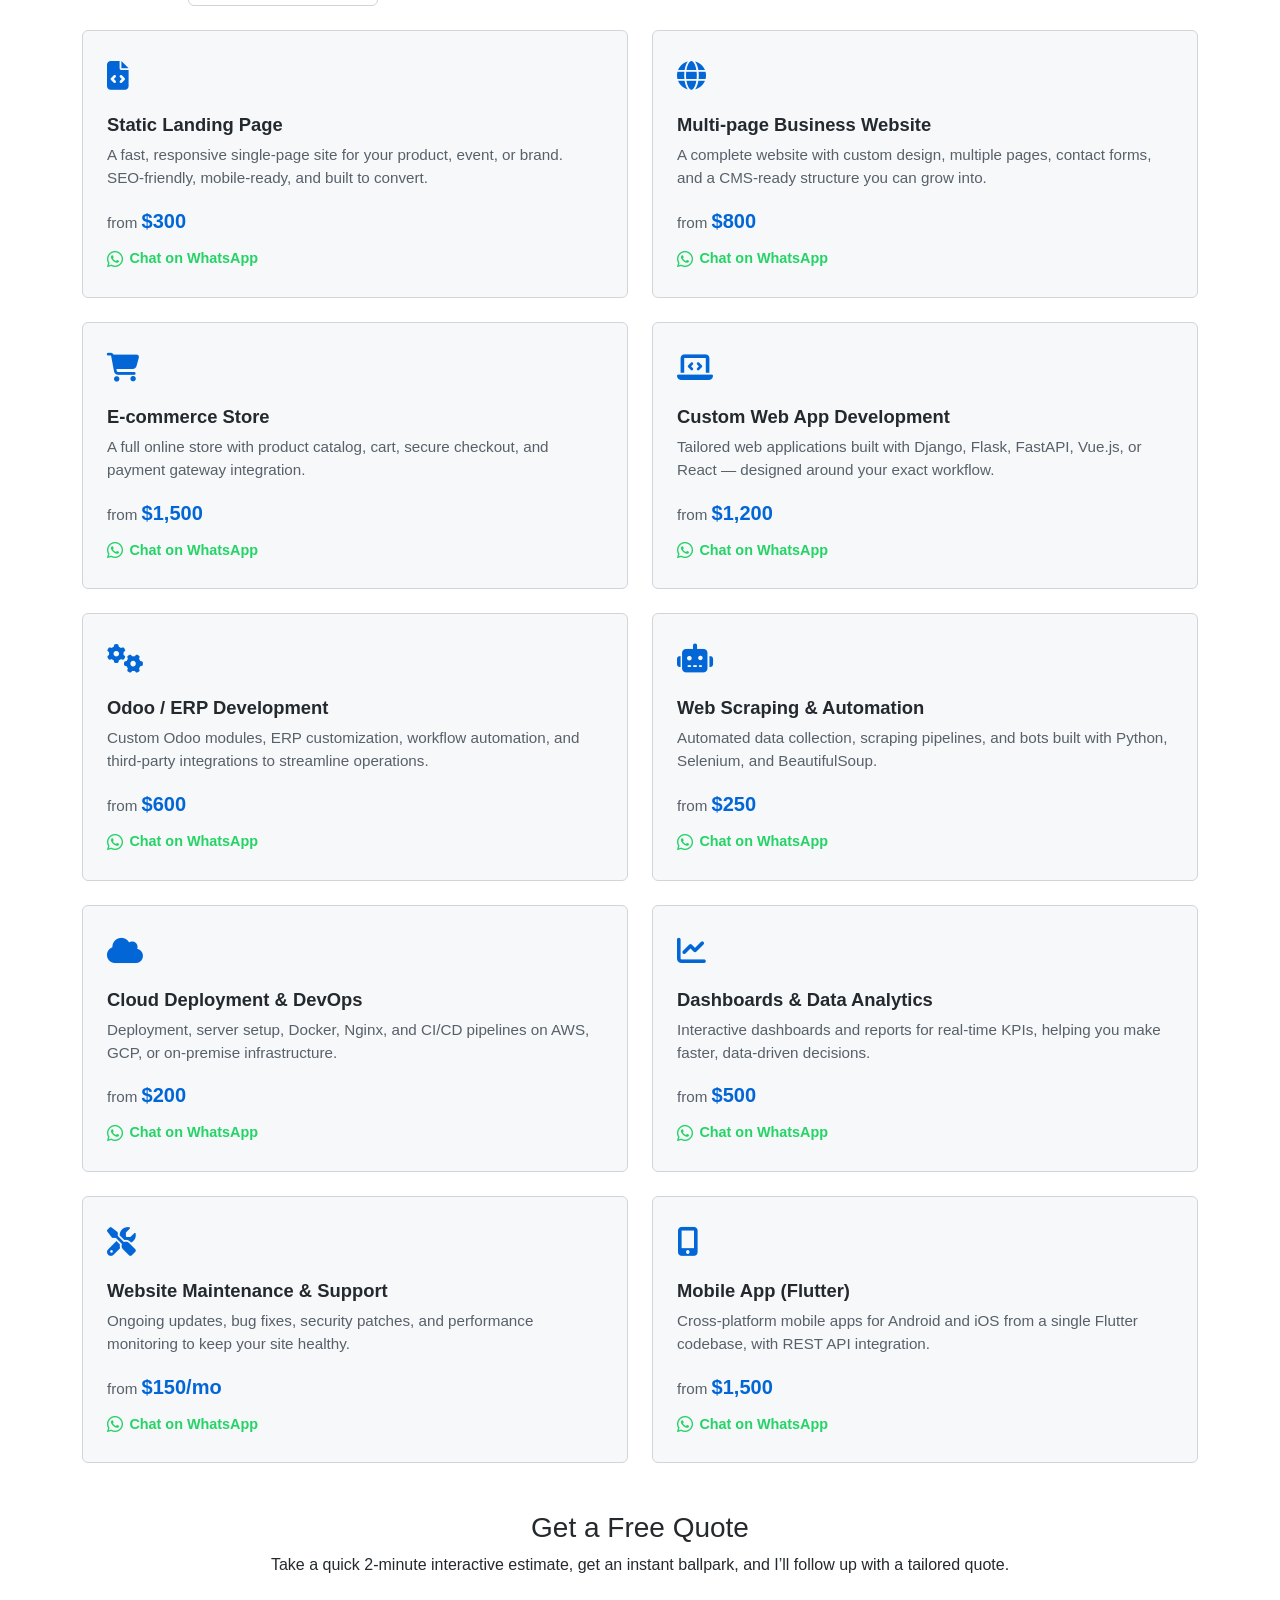
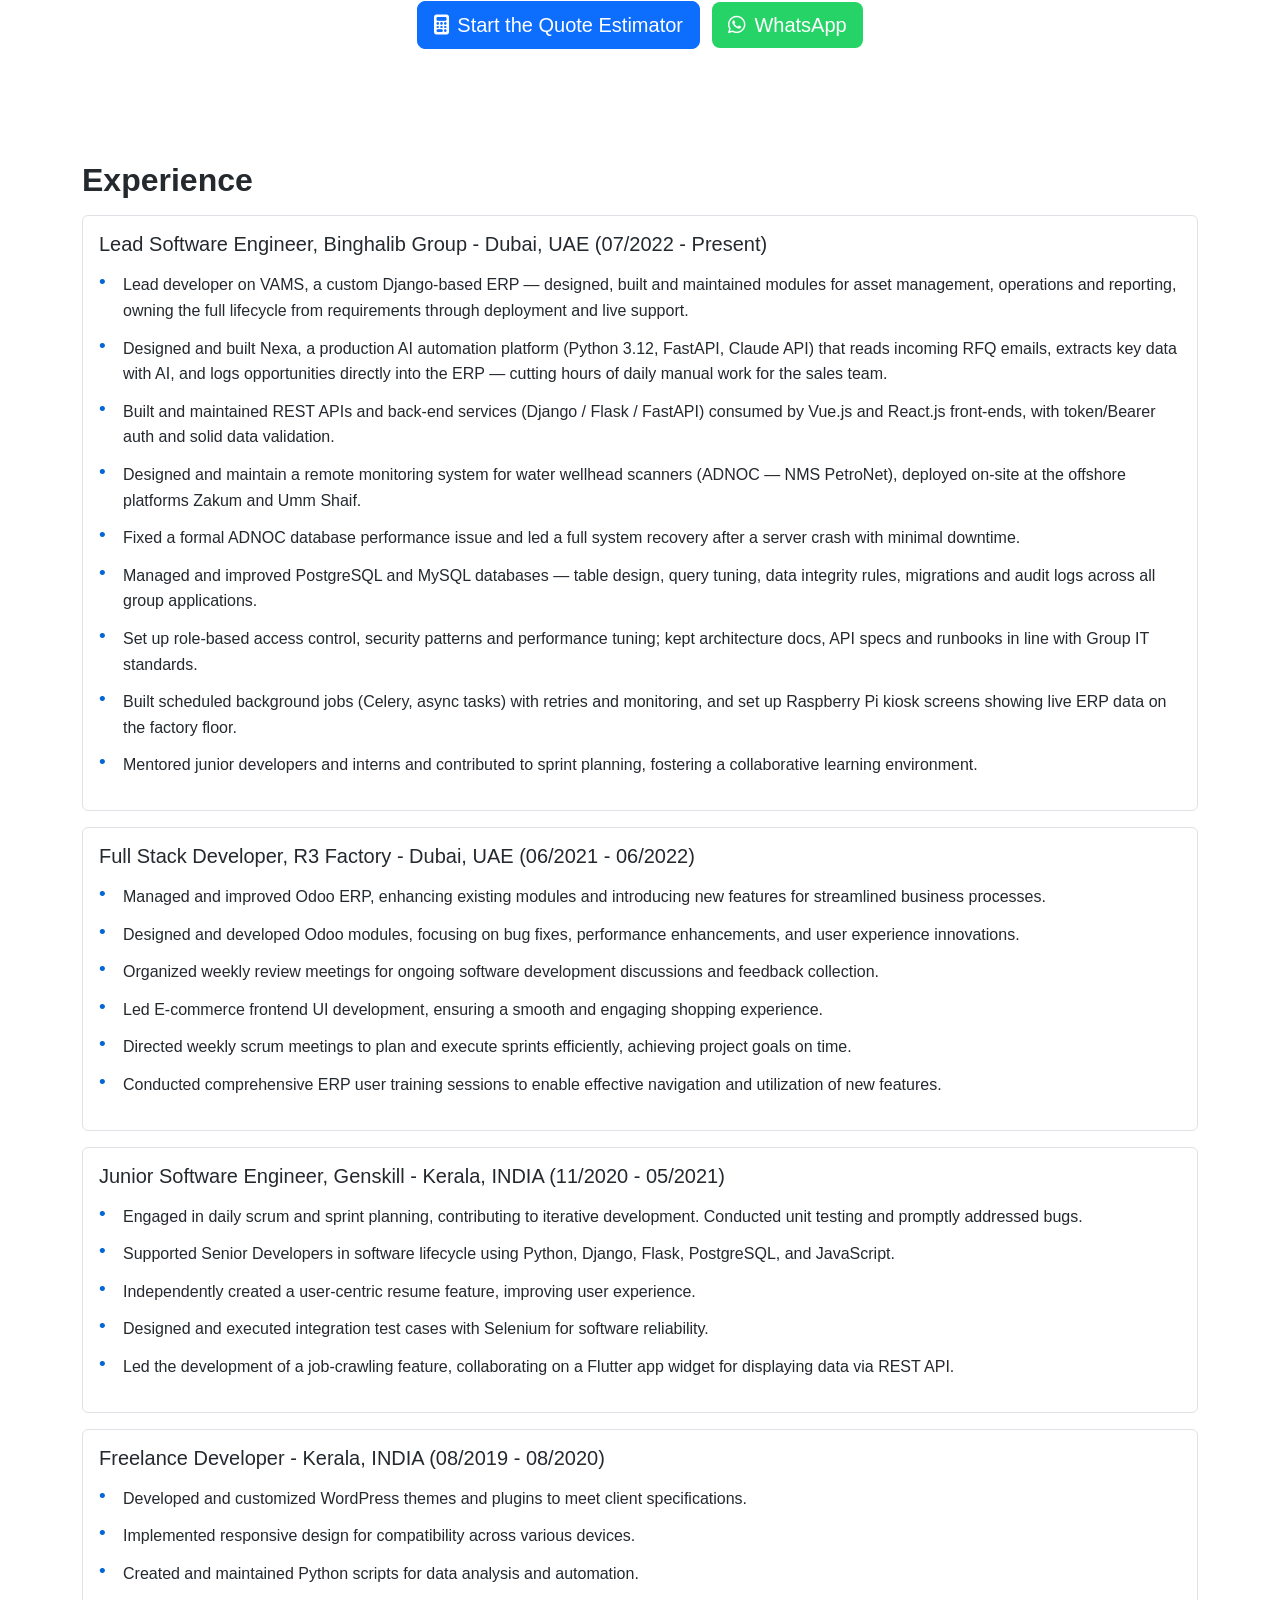
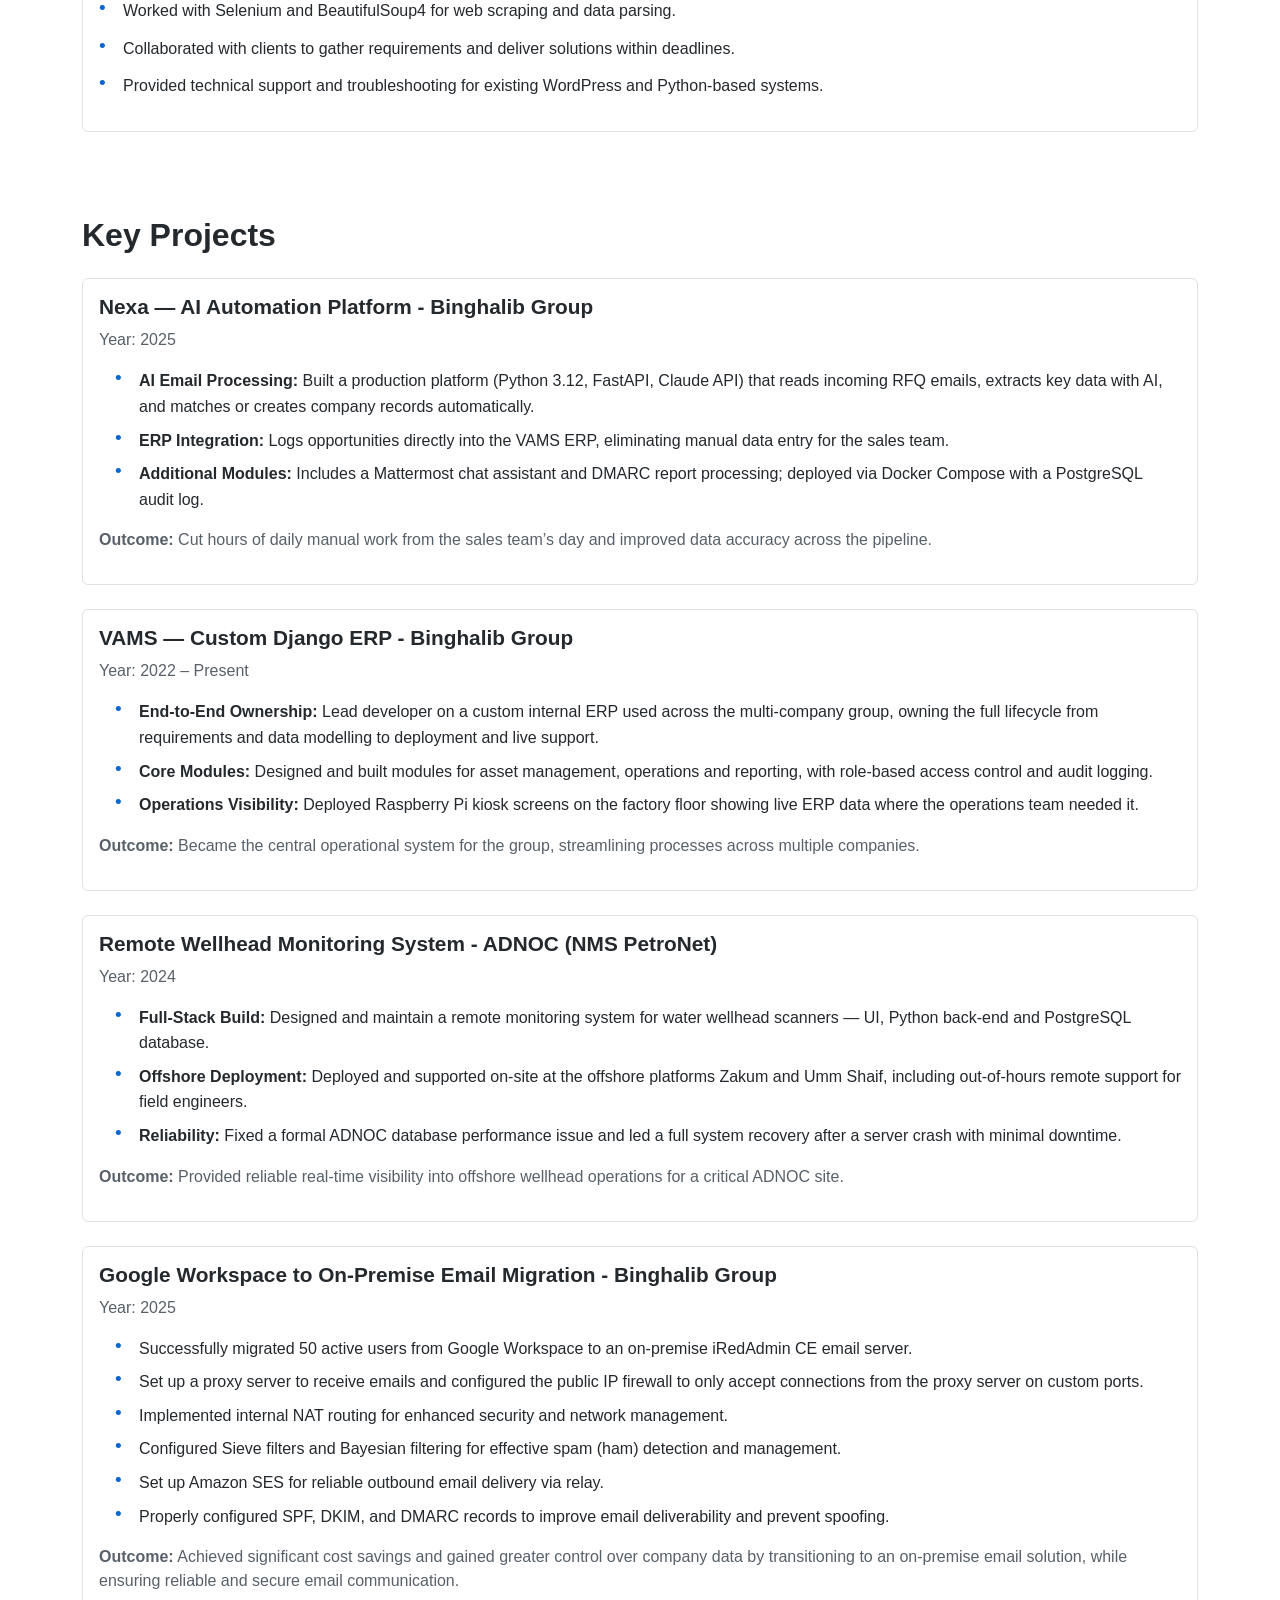
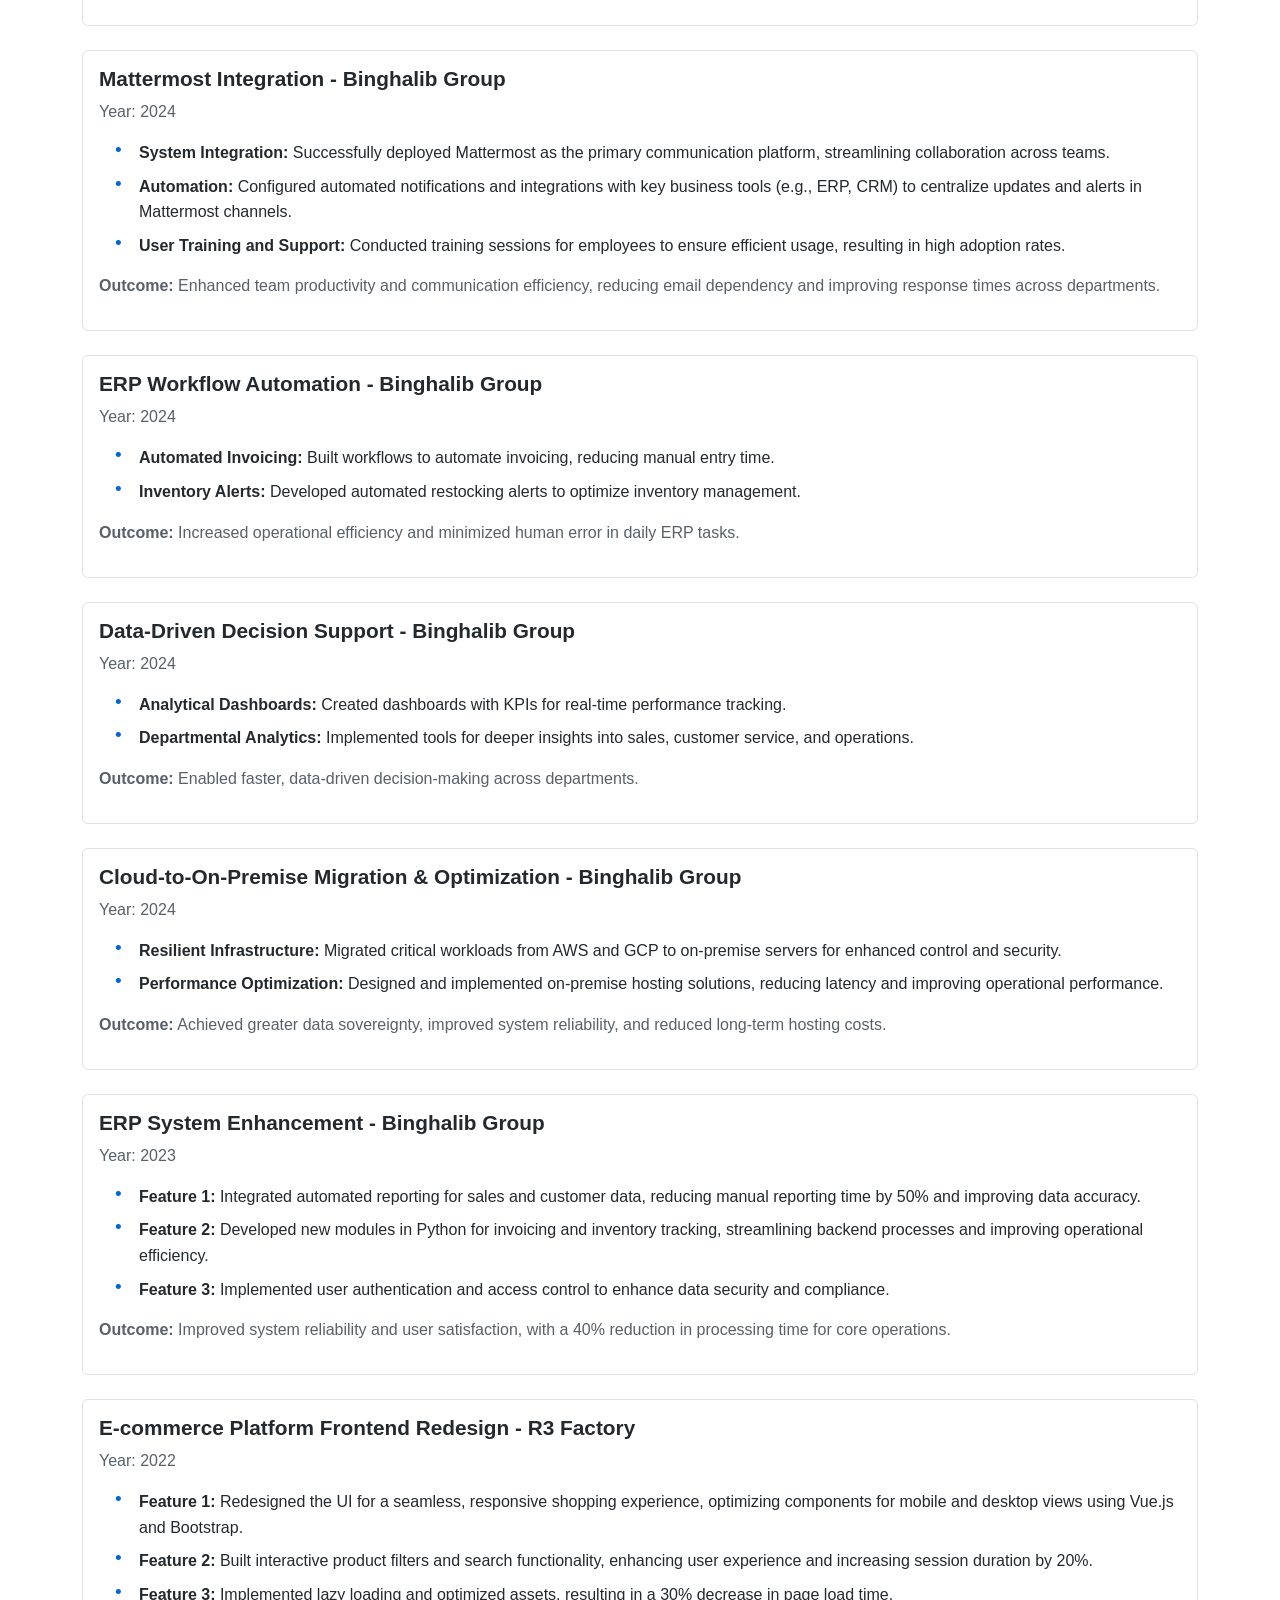
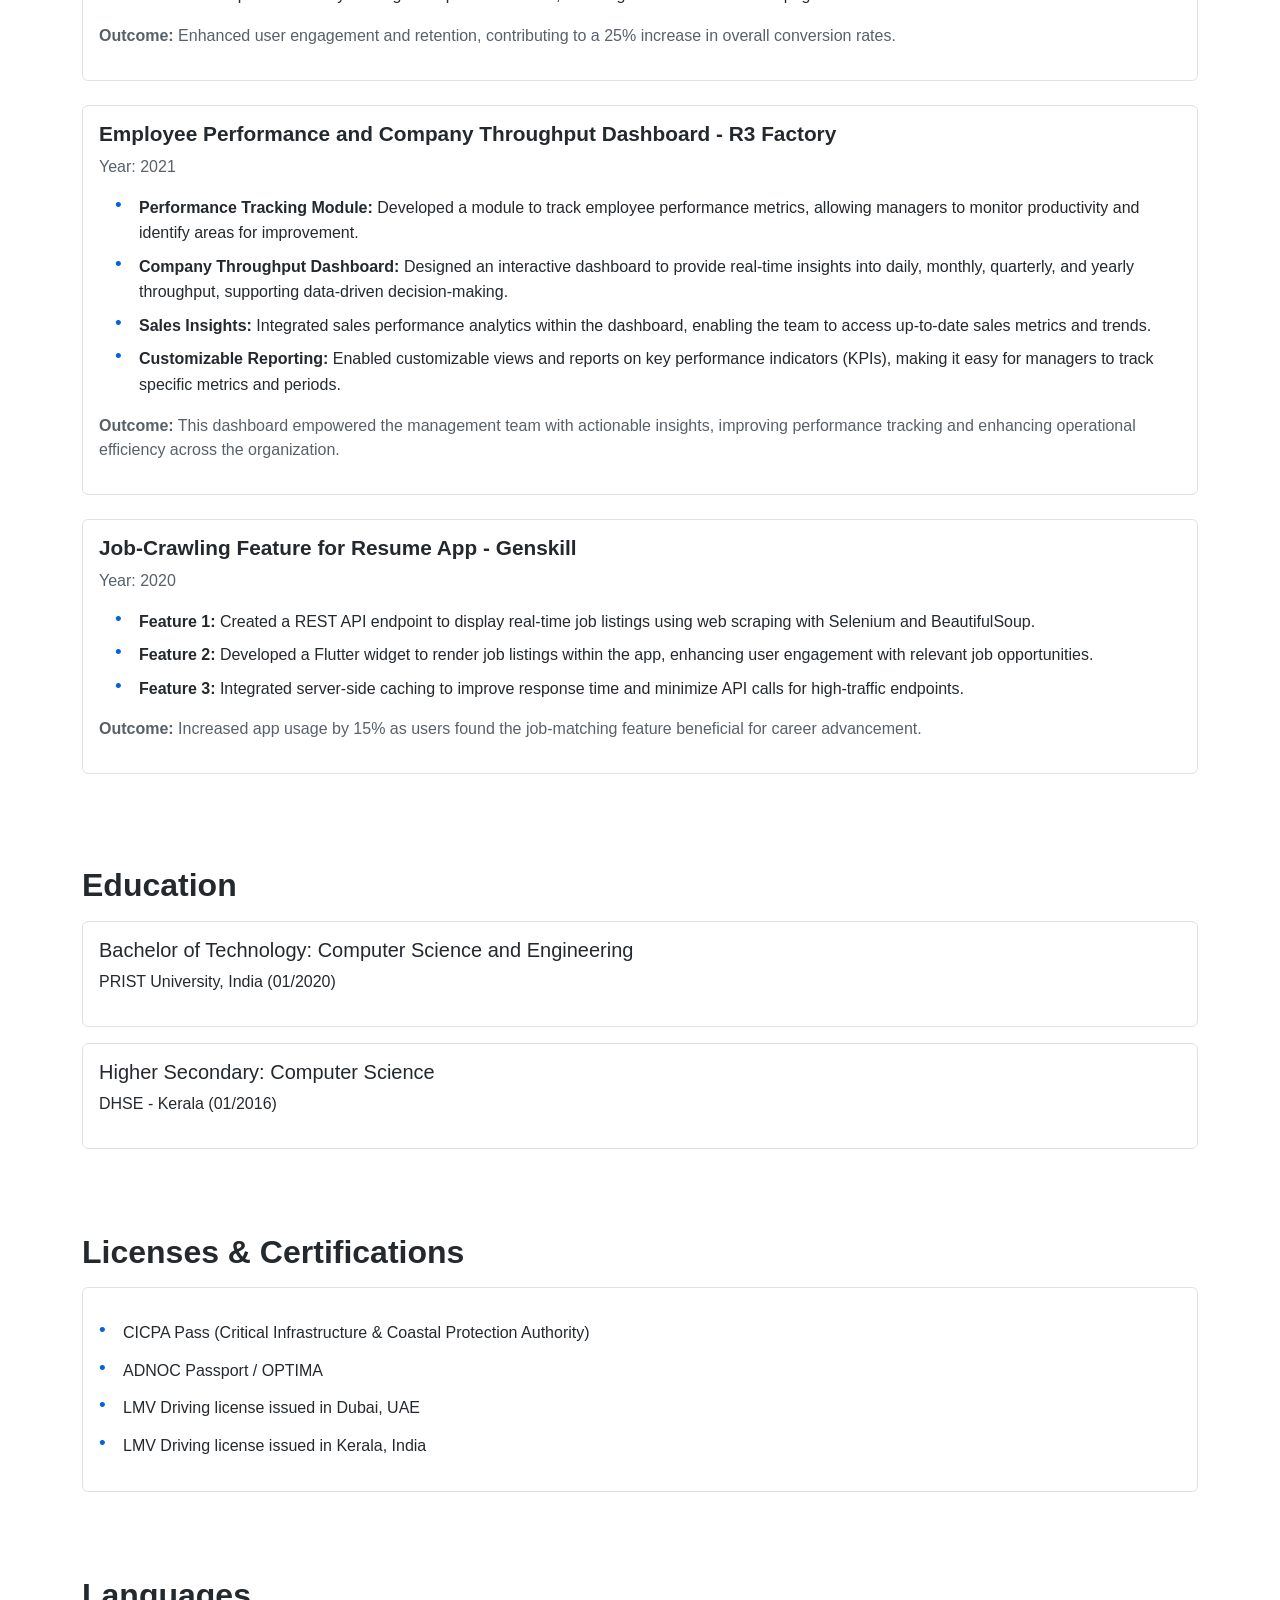
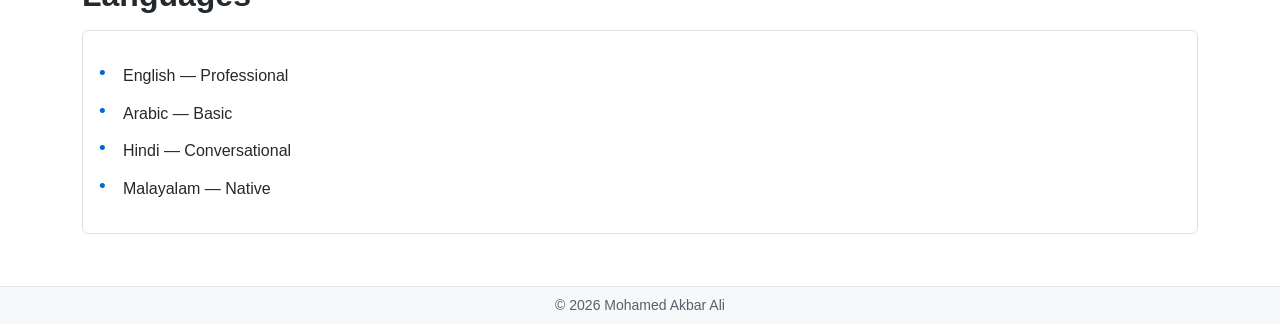
==== commit 17a81cc1: "chore: remove Check Compatibility quiz (superseded by quote estimator) Co-Authored-By: Claude Opus 4" ====
--- a/index.html
+++ b/index.html
@@ -287,20 +287,6 @@
         </div>
     </section>
 
-    <!-- Check Compatibility Section -->
-    <section id="check-compatibility" class="py-5">
-        <div class="container">
-        <h2 class="text-center mb-4">Check Compatibility</h2>
-        <p class="text-center mb-4">Answer a few questions to see if we’re a good match for your project or role.</p>
-        <div id="question-container" class="position-relative">
-            <!-- Cards will be dynamically inserted here -->
-        </div>
-        <div id="progress-bar" class="mt-3 text-center">
-            <small>Question <span id="current-question">1</span> of <span id="total-questions">1</span></small>
-        </div>
-        </div>
-    </section>
-
     <section id="experience" class="container my-1">
         <h2>Experience</h2>
         <div class="border rounded p-3 mb-3">
@@ -549,7 +535,6 @@
 
     <script src="https://cdn.jsdelivr.net/npm/bootstrap@5.1.3/dist/js/bootstrap.bundle.min.js"></script>
     <script src="main.js"></script>
-    <script src="compatibility_checker.js"></script>
     <script src="services.js"></script>
 
     <!-- Cloudflare Web Analytics -->
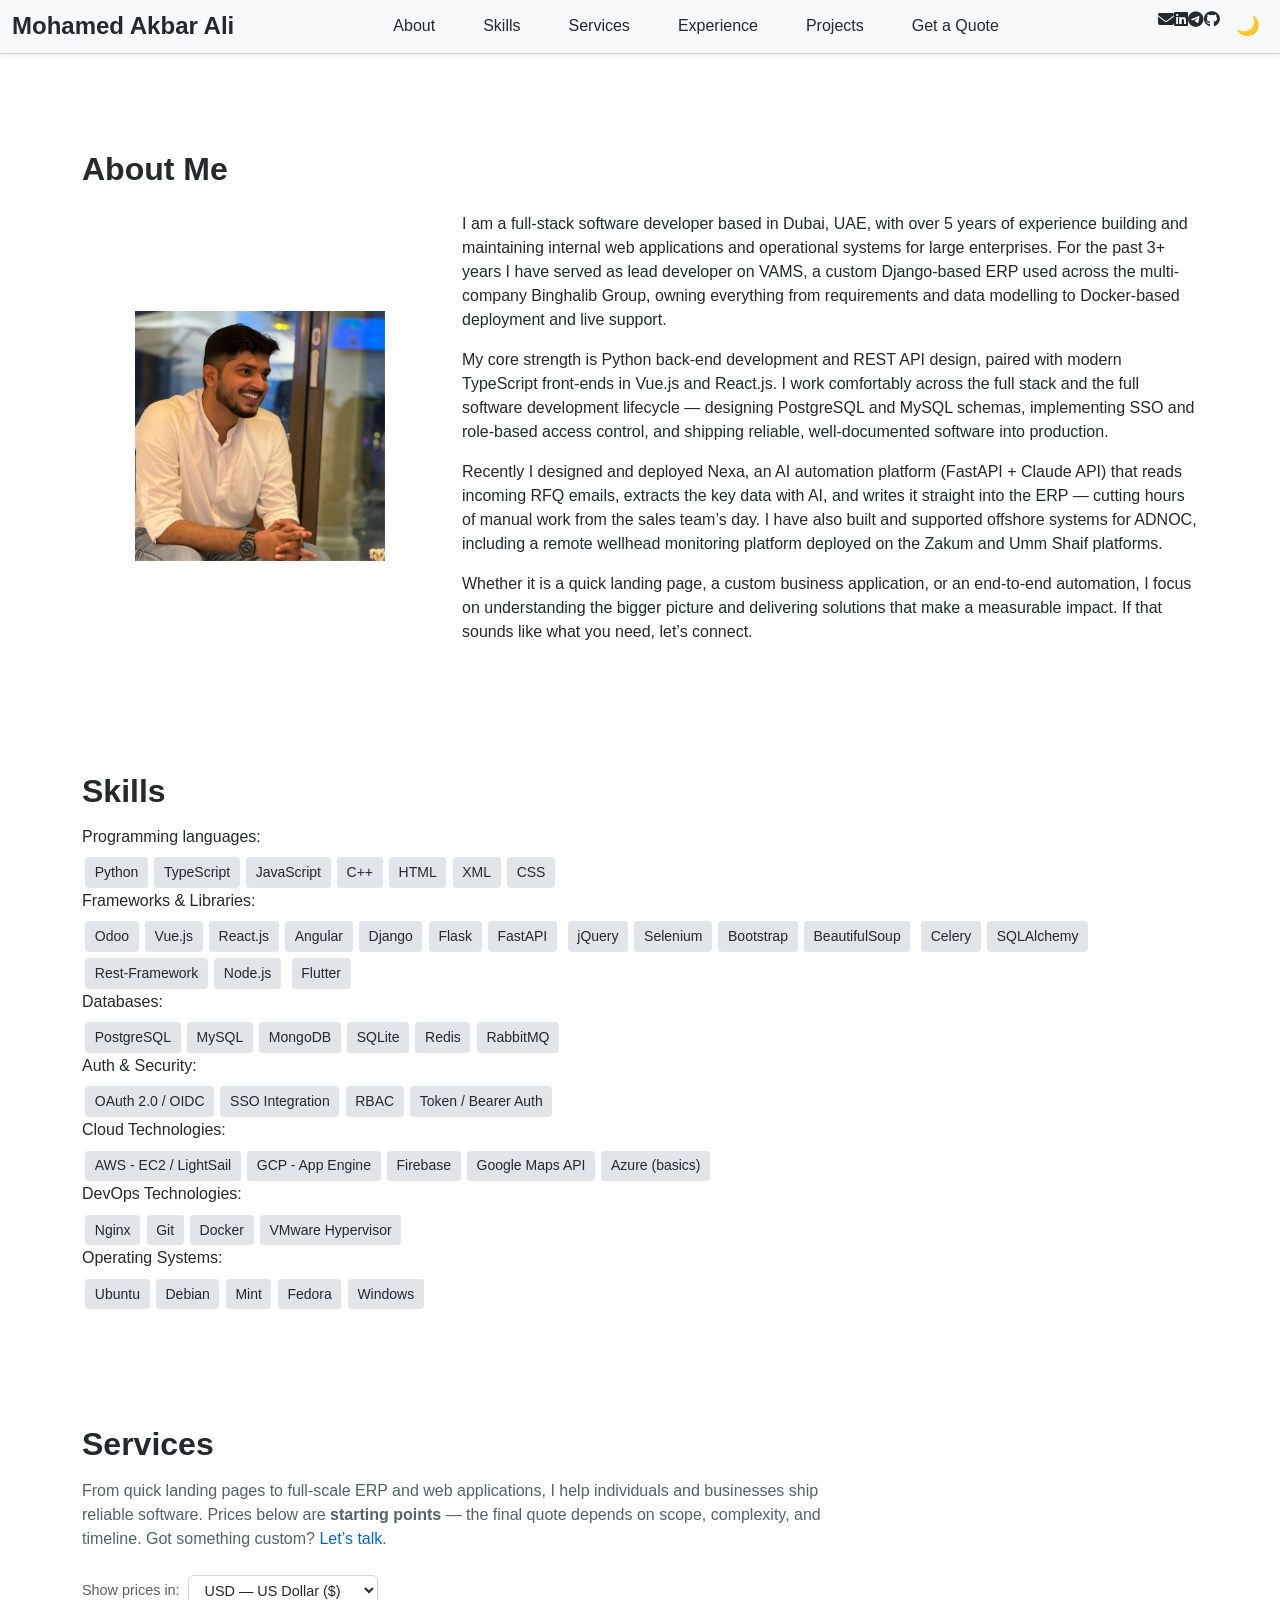
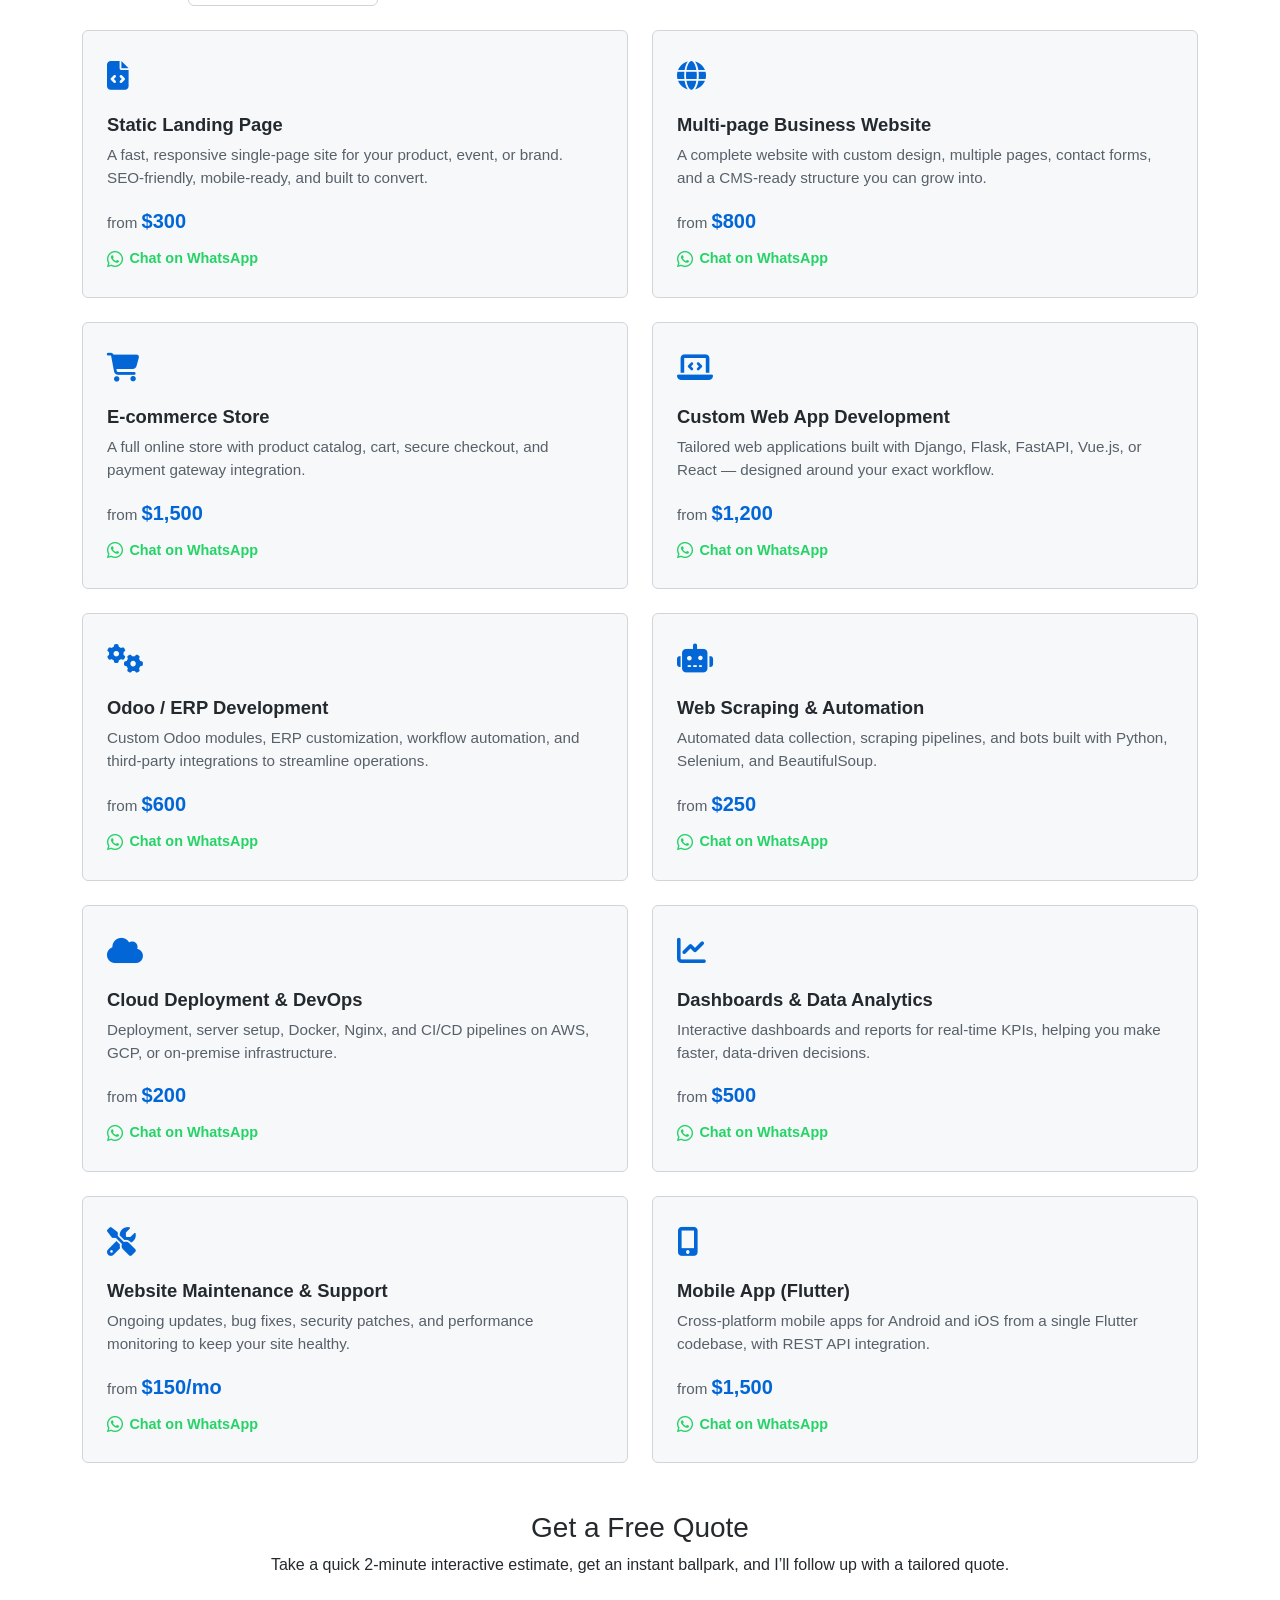
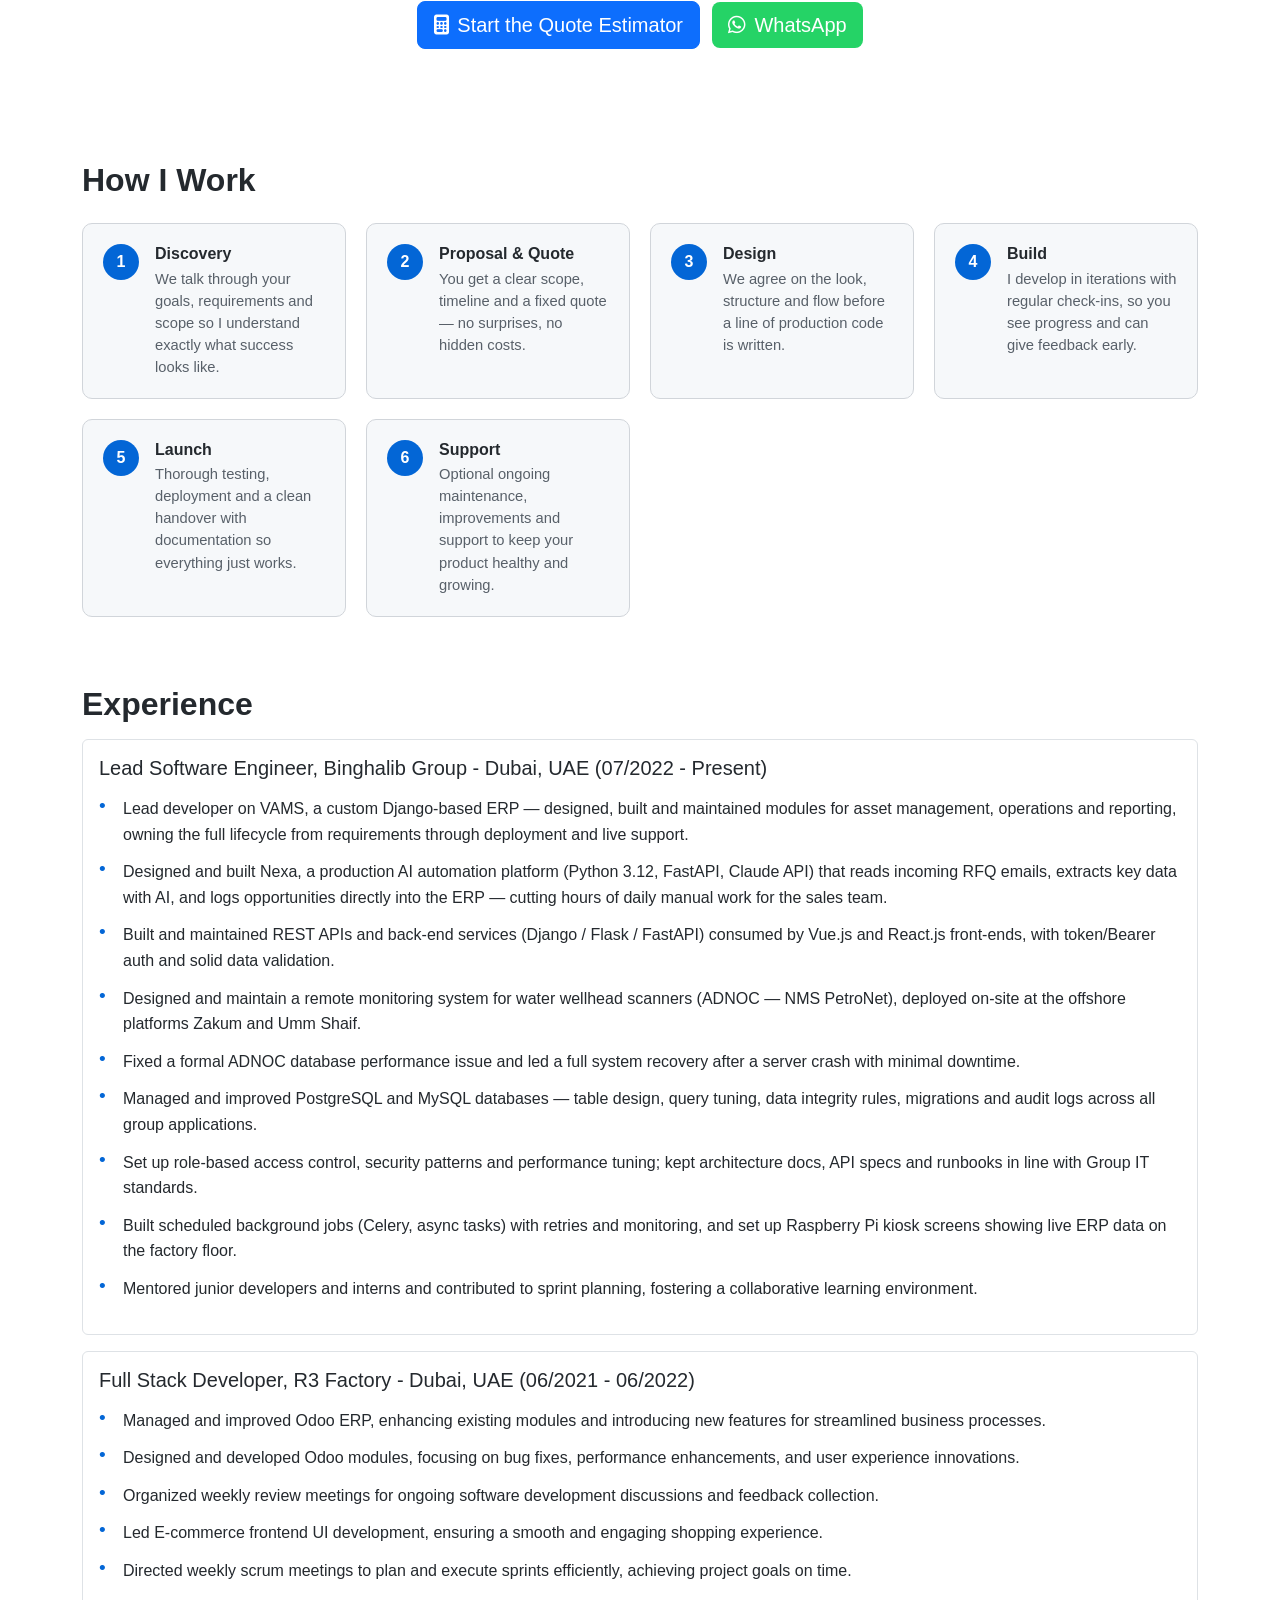
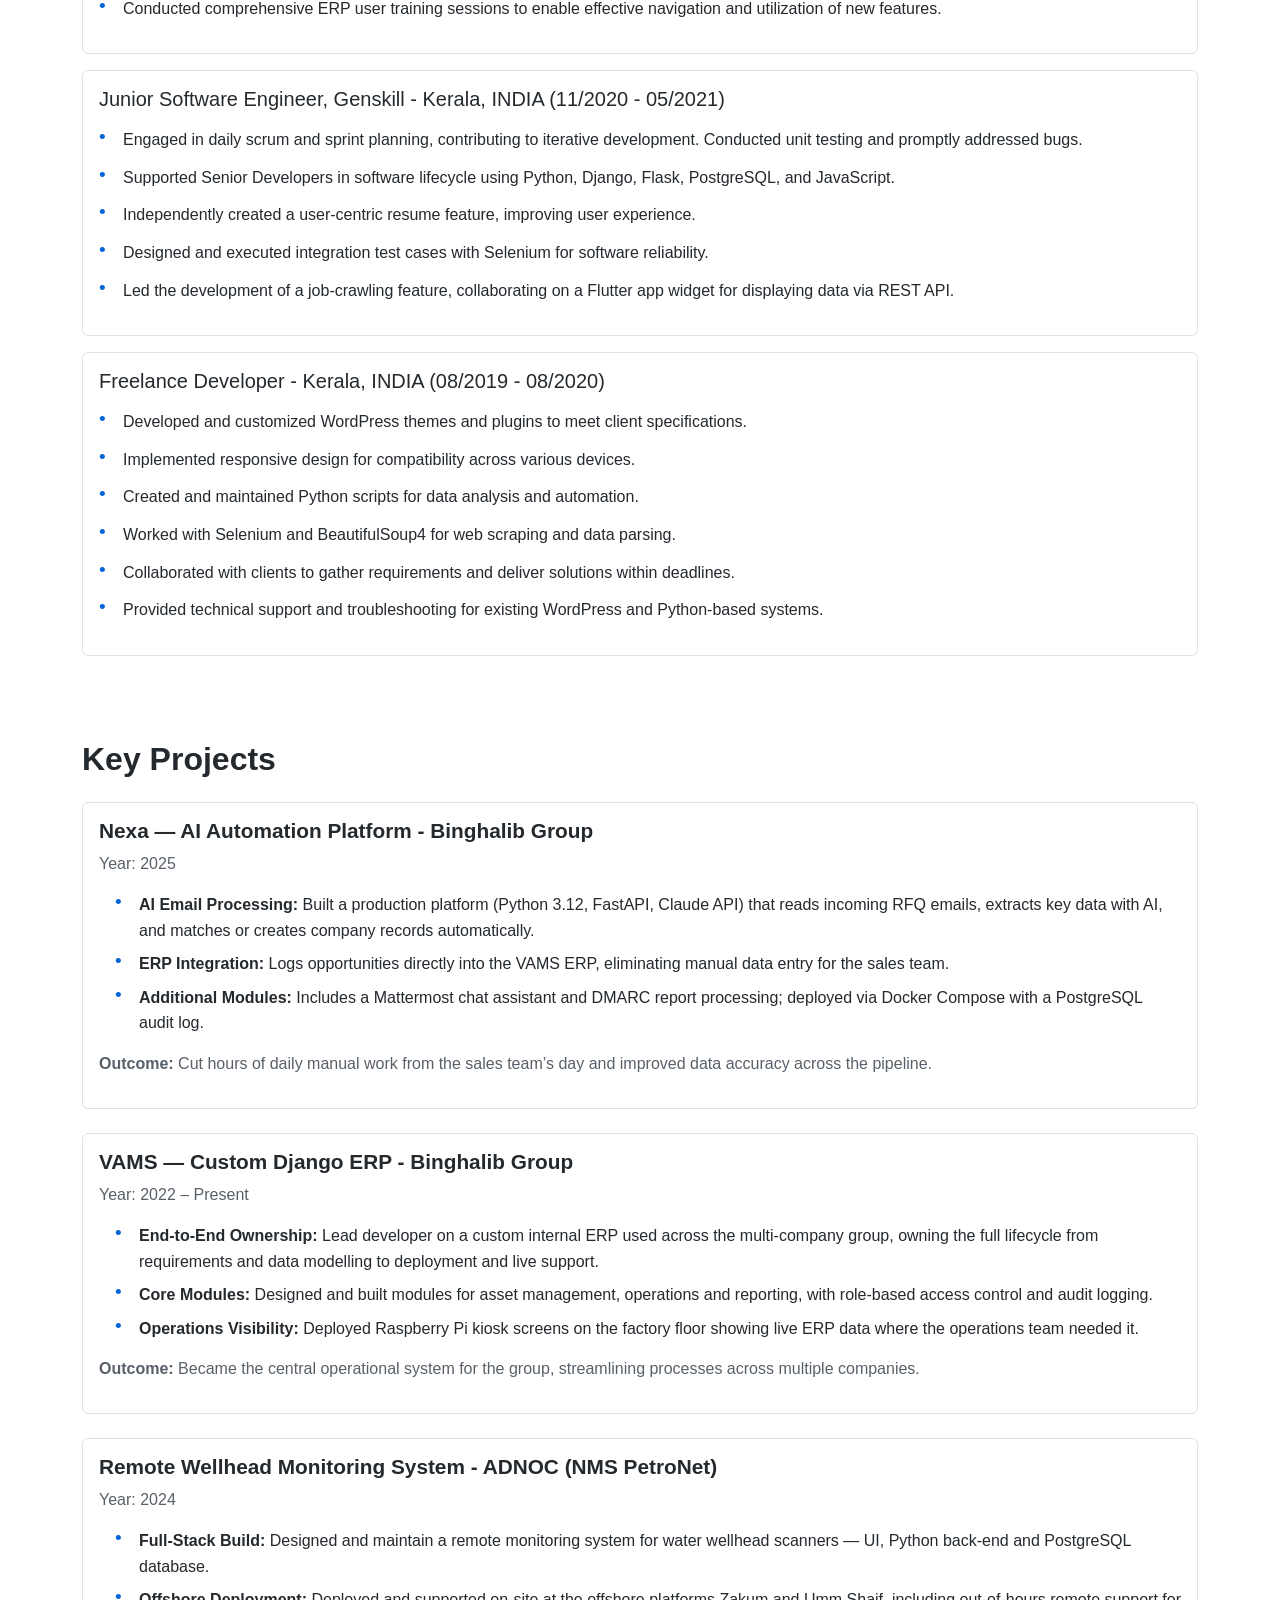
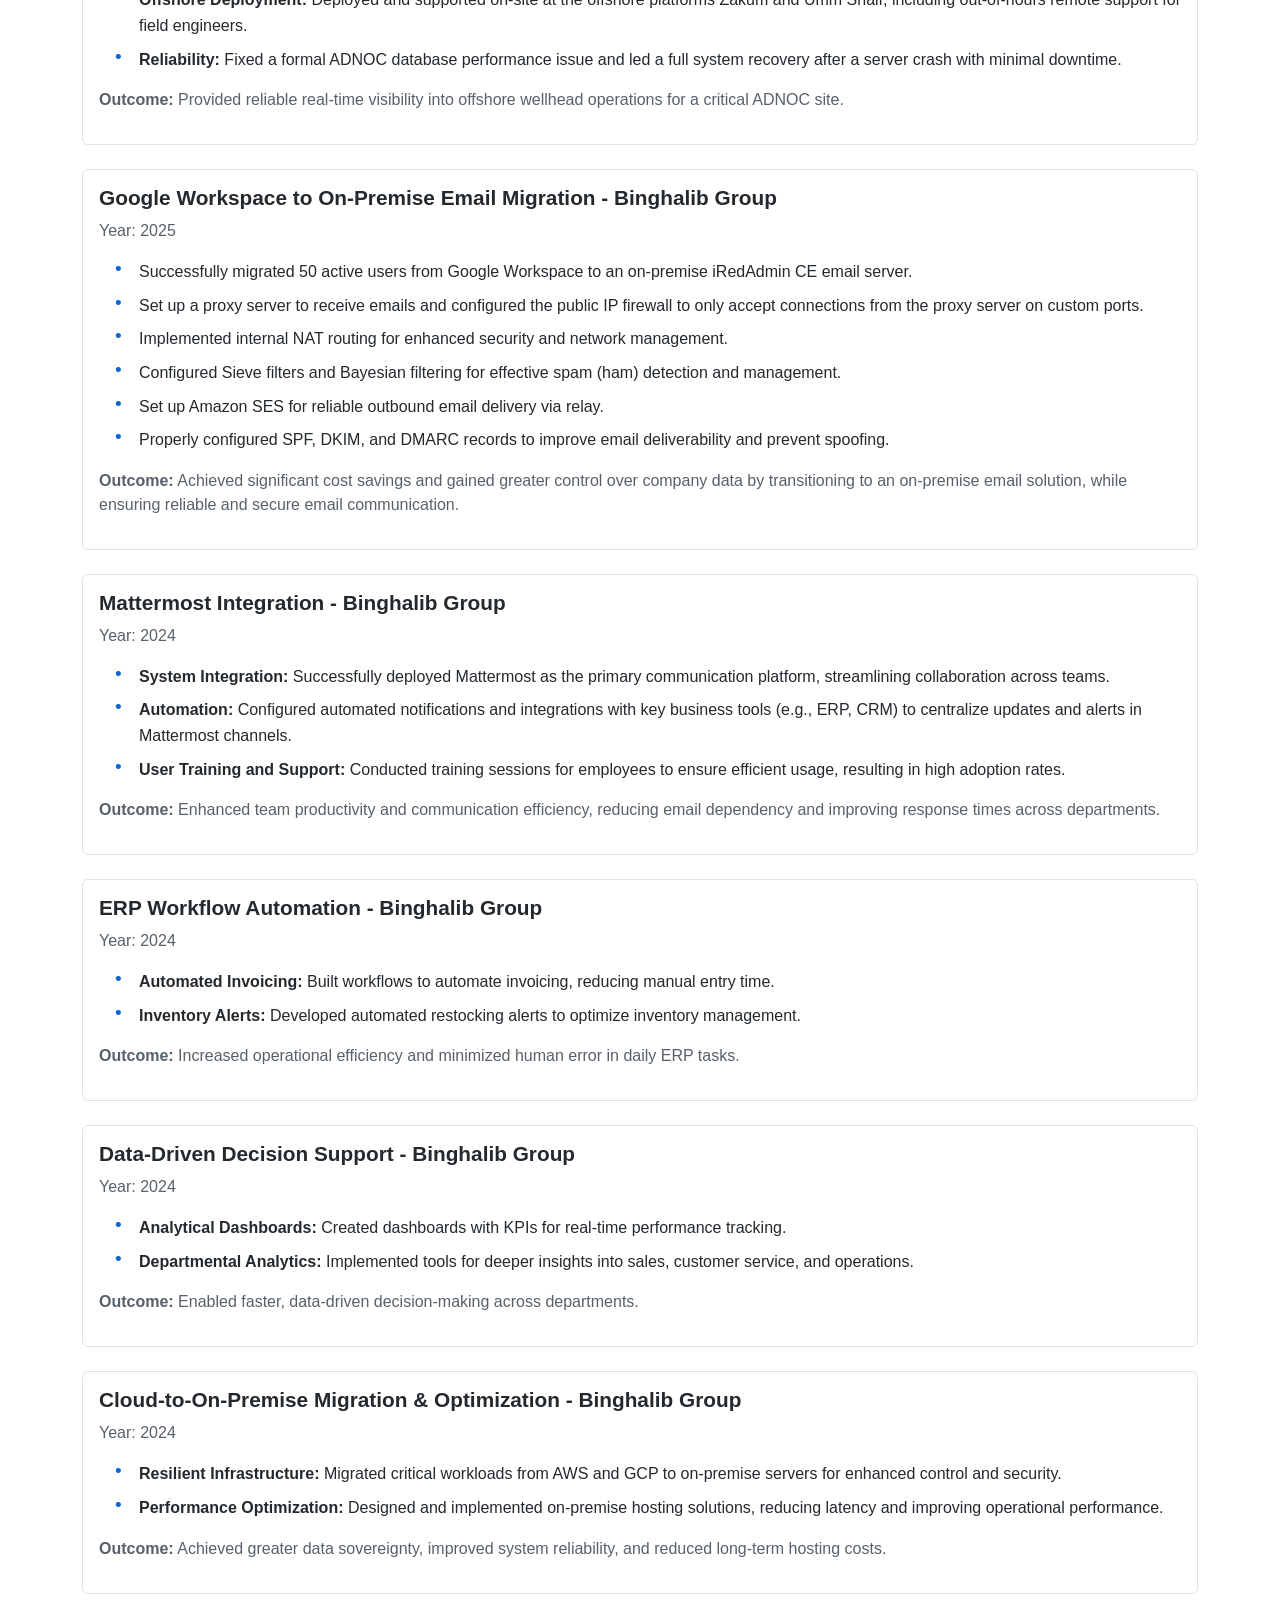
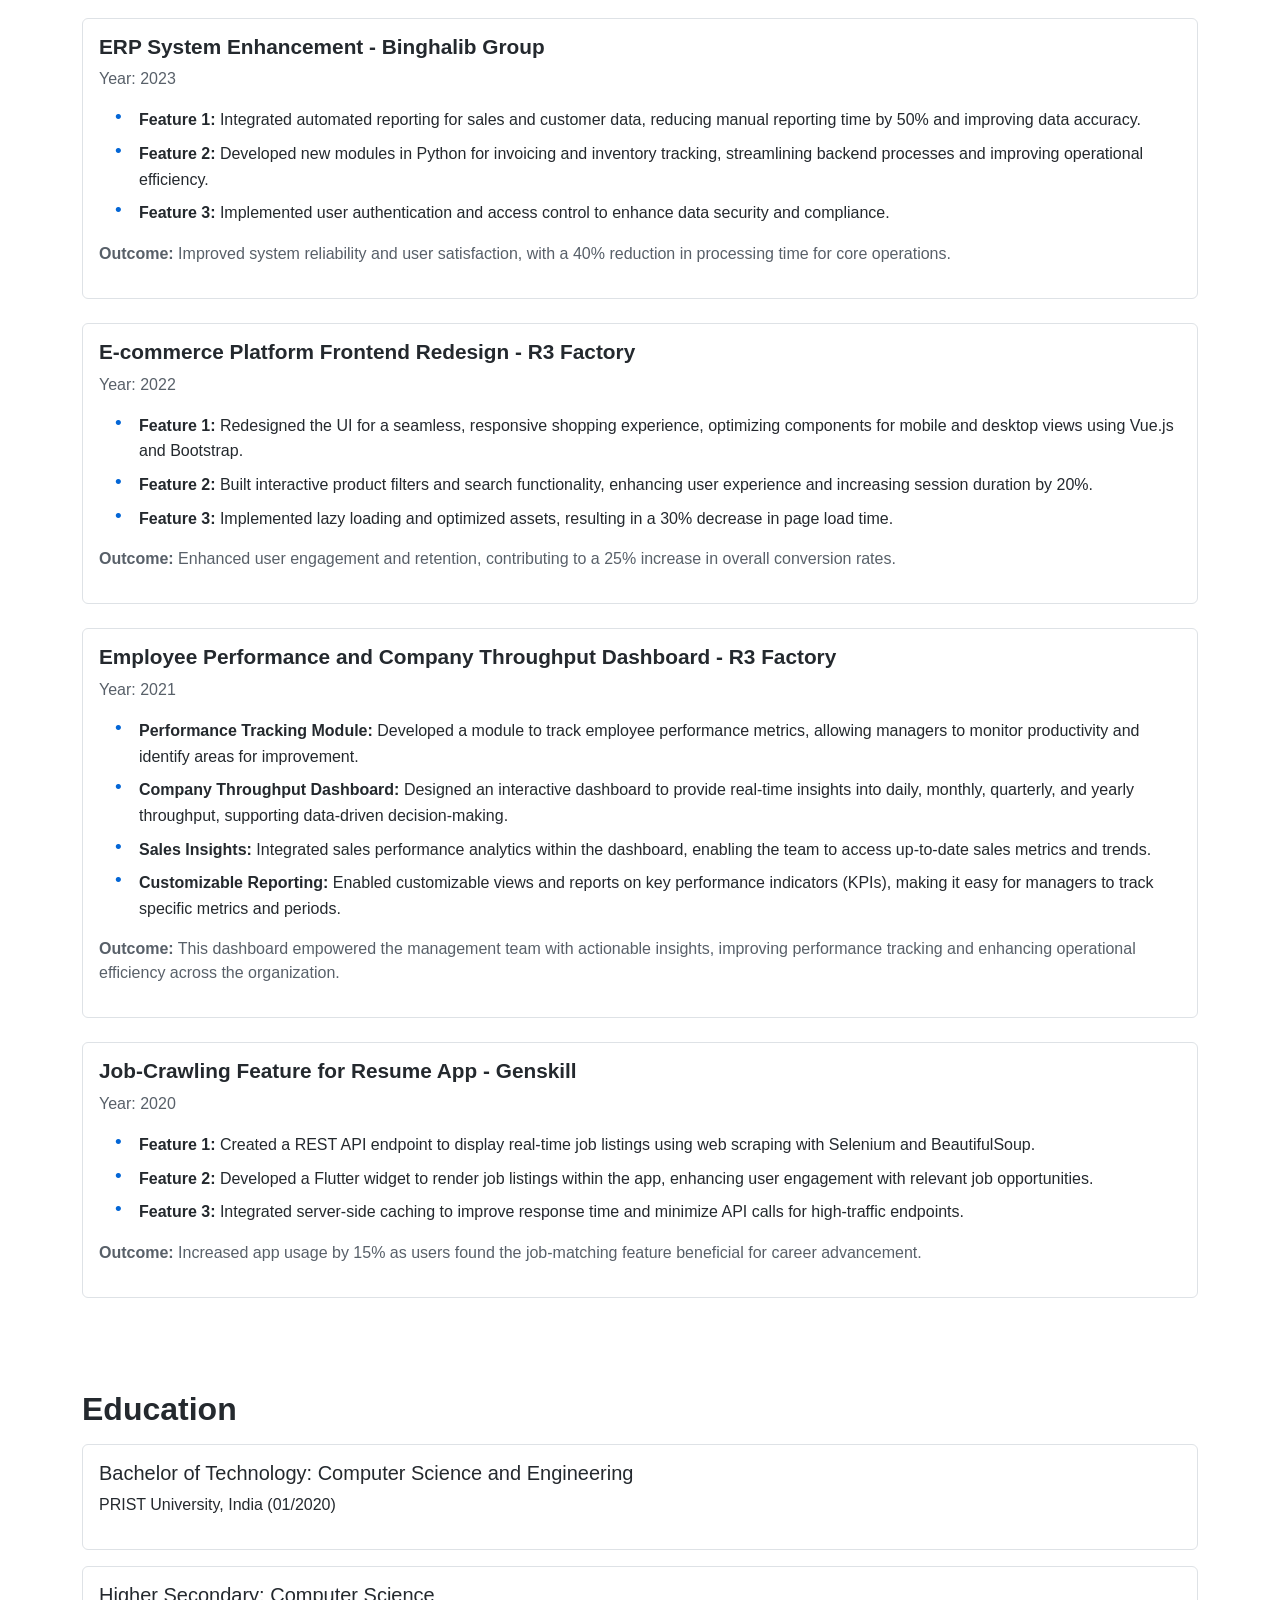
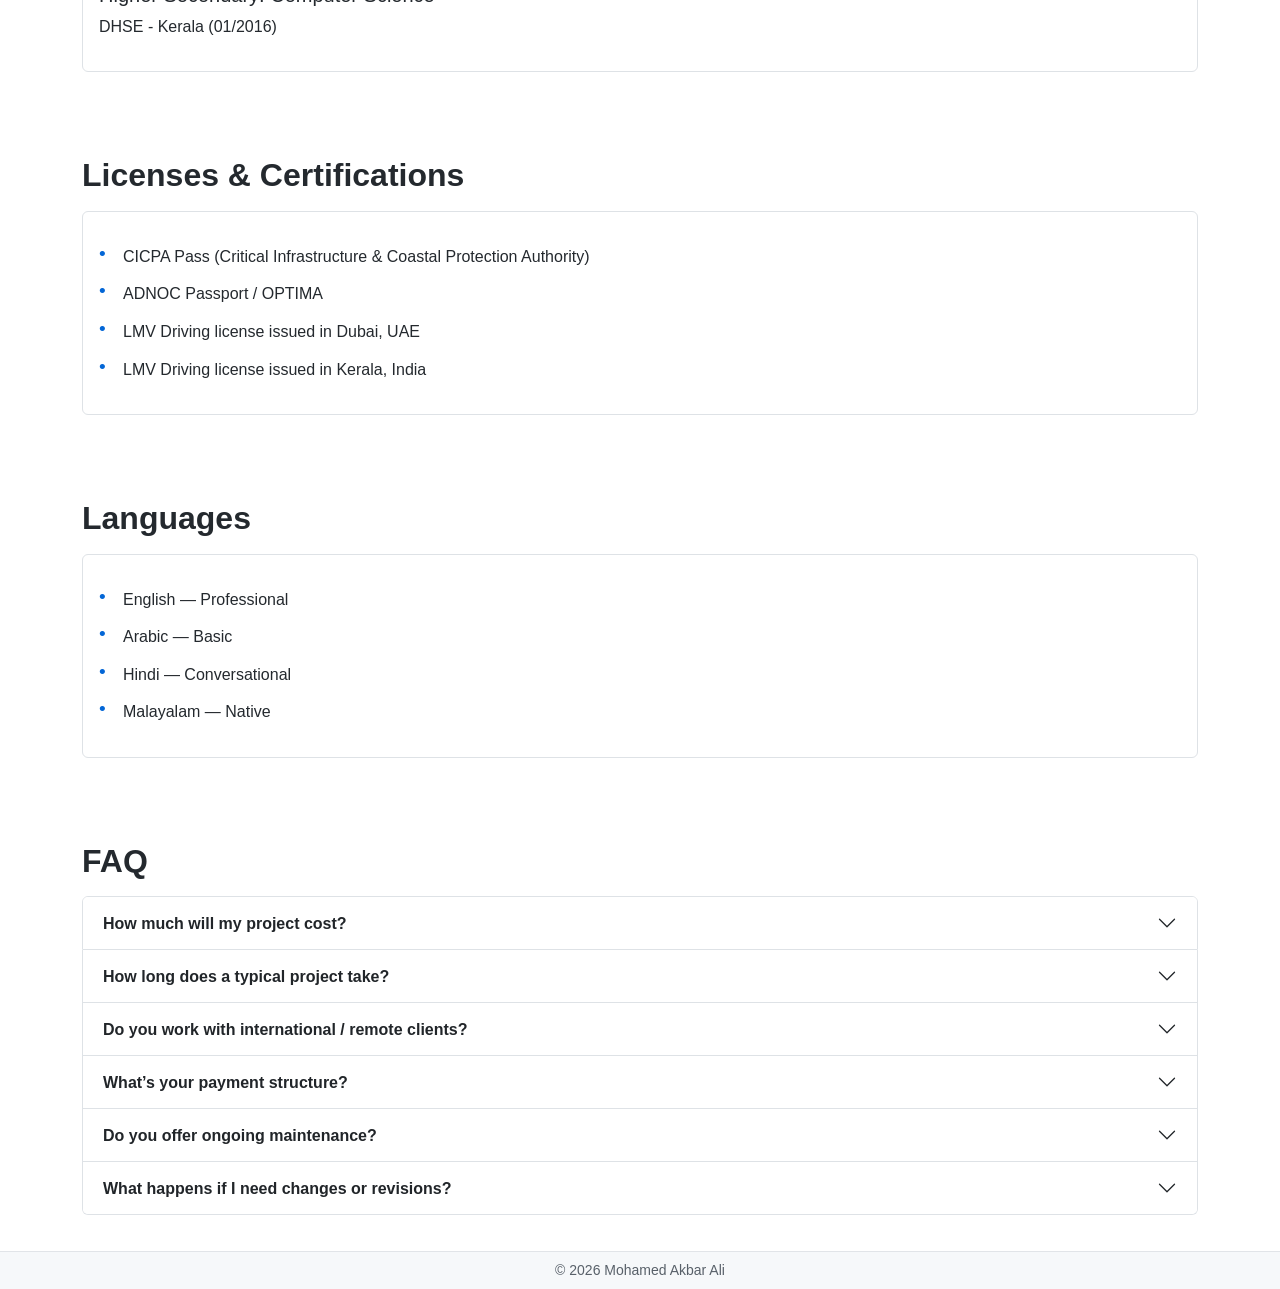
==== commit 799968ef: "feat: SEO/social meta + JSON-LD, sitemap/robots, How-I-Work & FAQ sections - Add meta description, c" ====
--- a/index.html
+++ b/index.html
@@ -3,7 +3,26 @@
 <head>
     <meta charset="UTF-8">
     <meta name="viewport" content="width=device-width, initial-scale=1.0">
-    <title>Mohamed Akbar Ali | Portfolio</title>
+    <title>Mohamed Akbar Ali | Full-Stack Developer (Python, Vue & React)</title>
+    <meta name="description" content="Mohamed Akbar Ali — full-stack software developer in Dubai. Python, Django, FastAPI, Vue.js & React. Web apps, e-commerce, ERP/Odoo, automation & cloud. Get an instant project quote.">
+    <meta name="author" content="Mohamed Akbar Ali">
+    <link rel="canonical" href="https://akbarali.dev/">
+
+    <!-- Open Graph -->
+    <meta property="og:type" content="website">
+    <meta property="og:site_name" content="Mohamed Akbar Ali">
+    <meta property="og:title" content="Mohamed Akbar Ali — Full-Stack Developer">
+    <meta property="og:description" content="Python, Django, FastAPI, Vue & React. Web apps, e-commerce, ERP/Odoo, automation & cloud. Get an instant project quote.">
+    <meta property="og:url" content="https://akbarali.dev/">
+    <meta property="og:image" content="https://akbarali.dev/assets/profile_img/my-profile-1.jpg">
+    <meta property="og:image:alt" content="Mohamed Akbar Ali">
+
+    <!-- Twitter -->
+    <meta name="twitter:card" content="summary_large_image">
+    <meta name="twitter:title" content="Mohamed Akbar Ali — Full-Stack Developer">
+    <meta name="twitter:description" content="Python, Django, FastAPI, Vue & React. Web apps, e-commerce, ERP/Odoo, automation & cloud. Get an instant project quote.">
+    <meta name="twitter:image" content="https://akbarali.dev/assets/profile_img/my-profile-1.jpg">
+
     <link href="https://cdn.jsdelivr.net/npm/bootstrap@5.1.3/dist/css/bootstrap.min.css" rel="stylesheet">
     <link rel="stylesheet" href="main.css">
     <link rel="stylesheet" href="https://cdnjs.cloudflare.com/ajax/libs/font-awesome/6.6.0/css/all.min.css" integrity="sha512-Kc323vGBEqzTmouAECnVceyQqyqdsSiqLQISBL29aUW4U/M7pSPA/gEUZQqv1cwx4OnYxTxve5UMg5GT6L4JJg==" crossorigin="anonymous" referrerpolicy="no-referrer" />
@@ -13,6 +32,37 @@
     <link rel="icon" sizes="512x512" href="assets/icon/android-chrome-512x512.png">
     <link rel="manifest" href="assets/icon/site.webmanifest">
 
+    <!-- Structured data -->
+    <script type="application/ld+json">
+    {
+      "@context": "https://schema.org",
+      "@type": "Person",
+      "name": "Mohamed Akbar Ali",
+      "jobTitle": "Full-Stack Software Developer",
+      "url": "https://akbarali.dev/",
+      "email": "mailto:hello@akbarali.dev",
+      "image": "https://akbarali.dev/assets/profile_img/my-profile-1.jpg",
+      "address": { "@type": "PostalAddress", "addressLocality": "Dubai", "addressCountry": "AE" },
+      "sameAs": [
+        "https://www.linkedin.com/in/mohamed-akbar-ali/",
+        "https://github.com/akbarali97"
+      ],
+      "knowsAbout": ["Python", "Django", "FastAPI", "Flask", "Vue.js", "React.js", "PostgreSQL", "Odoo ERP", "Web Scraping", "Cloud Deployment"]
+    }
+    </script>
+    <script type="application/ld+json">
+    {
+      "@context": "https://schema.org",
+      "@type": "ProfessionalService",
+      "name": "Mohamed Akbar Ali — Software Development Services",
+      "description": "Web apps, landing pages, e-commerce, ERP/Odoo, mobile apps, automation and cloud deployment.",
+      "url": "https://akbarali.dev/",
+      "image": "https://akbarali.dev/assets/profile_img/my-profile-1.jpg",
+      "priceRange": "$$",
+      "areaServed": ["AE", "GCC", "Worldwide"],
+      "founder": { "@type": "Person", "name": "Mohamed Akbar Ali" }
+    }
+    </script>
 </head>
 <body class="light-mode">
 
@@ -287,6 +337,55 @@
         </div>
     </section>
 
+    <!-- How I Work -->
+    <section id="process" class="container my-1">
+        <h2>How I Work</h2>
+        <div class="process-steps">
+            <div class="process-step">
+                <div class="process-num">1</div>
+                <div class="process-body">
+                    <h6>Discovery</h6>
+                    <p>We talk through your goals, requirements and scope so I understand exactly what success looks like.</p>
+                </div>
+            </div>
+            <div class="process-step">
+                <div class="process-num">2</div>
+                <div class="process-body">
+                    <h6>Proposal &amp; Quote</h6>
+                    <p>You get a clear scope, timeline and a fixed quote &mdash; no surprises, no hidden costs.</p>
+                </div>
+            </div>
+            <div class="process-step">
+                <div class="process-num">3</div>
+                <div class="process-body">
+                    <h6>Design</h6>
+                    <p>We agree on the look, structure and flow before a line of production code is written.</p>
+                </div>
+            </div>
+            <div class="process-step">
+                <div class="process-num">4</div>
+                <div class="process-body">
+                    <h6>Build</h6>
+                    <p>I develop in iterations with regular check-ins, so you see progress and can give feedback early.</p>
+                </div>
+            </div>
+            <div class="process-step">
+                <div class="process-num">5</div>
+                <div class="process-body">
+                    <h6>Launch</h6>
+                    <p>Thorough testing, deployment and a clean handover with documentation so everything just works.</p>
+                </div>
+            </div>
+            <div class="process-step">
+                <div class="process-num">6</div>
+                <div class="process-body">
+                    <h6>Support</h6>
+                    <p>Optional ongoing maintenance, improvements and support to keep your product healthy and growing.</p>
+                </div>
+            </div>
+        </div>
+    </section>
+
     <section id="experience" class="container my-1">
         <h2>Experience</h2>
         <div class="border rounded p-3 mb-3">
@@ -519,6 +618,61 @@
         </div>
     </section>
 
+    <!-- FAQ -->
+    <section id="faq" class="container my-1">
+        <h2>FAQ</h2>
+        <div class="accordion faq-accordion" id="faqAccordion">
+            <div class="accordion-item">
+                <h2 class="accordion-header" id="faqH1">
+                    <button class="accordion-button collapsed" type="button" data-bs-toggle="collapse" data-bs-target="#faq1" aria-expanded="false" aria-controls="faq1">How much will my project cost?</button>
+                </h2>
+                <div id="faq1" class="accordion-collapse collapse" aria-labelledby="faqH1" data-bs-parent="#faqAccordion">
+                    <div class="accordion-body">It depends on scope and complexity. The quickest way to get a feel is my <a href="quote.html">interactive quote estimator</a> — it gives you an instant ballpark in about 2 minutes, and I follow up with a precise, fixed quote once we&rsquo;ve discussed the details.</div>
+                </div>
+            </div>
+            <div class="accordion-item">
+                <h2 class="accordion-header" id="faqH2">
+                    <button class="accordion-button collapsed" type="button" data-bs-toggle="collapse" data-bs-target="#faq2" aria-expanded="false" aria-controls="faq2">How long does a typical project take?</button>
+                </h2>
+                <div id="faq2" class="accordion-collapse collapse" aria-labelledby="faqH2" data-bs-parent="#faqAccordion">
+                    <div class="accordion-body">A landing page is usually 1&ndash;2 weeks; a full website or store a few weeks; larger web apps and ERP work run over several weeks to a couple of months. You&rsquo;ll always get a realistic timeline in the proposal.</div>
+                </div>
+            </div>
+            <div class="accordion-item">
+                <h2 class="accordion-header" id="faqH3">
+                    <button class="accordion-button collapsed" type="button" data-bs-toggle="collapse" data-bs-target="#faq3" aria-expanded="false" aria-controls="faq3">Do you work with international / remote clients?</button>
+                </h2>
+                <div id="faq3" class="accordion-collapse collapse" aria-labelledby="faqH3" data-bs-parent="#faqAccordion">
+                    <div class="accordion-body">Absolutely. I&rsquo;m based in Dubai and work remotely with clients across time zones, using tools like Slack, Zoom and email to stay aligned throughout the project.</div>
+                </div>
+            </div>
+            <div class="accordion-item">
+                <h2 class="accordion-header" id="faqH4">
+                    <button class="accordion-button collapsed" type="button" data-bs-toggle="collapse" data-bs-target="#faq4" aria-expanded="false" aria-controls="faq4">What&rsquo;s your payment structure?</button>
+                </h2>
+                <div id="faq4" class="accordion-collapse collapse" aria-labelledby="faqH4" data-bs-parent="#faqAccordion">
+                    <div class="accordion-body">Typically milestone-based: a deposit to start, with the balance tied to agreed milestones. For larger builds we split it into clear stages so payments track real progress.</div>
+                </div>
+            </div>
+            <div class="accordion-item">
+                <h2 class="accordion-header" id="faqH5">
+                    <button class="accordion-button collapsed" type="button" data-bs-toggle="collapse" data-bs-target="#faq5" aria-expanded="false" aria-controls="faq5">Do you offer ongoing maintenance?</button>
+                </h2>
+                <div id="faq5" class="accordion-collapse collapse" aria-labelledby="faqH5" data-bs-parent="#faqAccordion">
+                    <div class="accordion-body">Yes — monthly maintenance plans start from $150/mo and cover updates, bug fixes, security patches and performance monitoring so your product stays healthy after launch.</div>
+                </div>
+            </div>
+            <div class="accordion-item">
+                <h2 class="accordion-header" id="faqH6">
+                    <button class="accordion-button collapsed" type="button" data-bs-toggle="collapse" data-bs-target="#faq6" aria-expanded="false" aria-controls="faq6">What happens if I need changes or revisions?</button>
+                </h2>
+                <div id="faq6" class="accordion-collapse collapse" aria-labelledby="faqH6" data-bs-parent="#faqAccordion">
+                    <div class="accordion-body">Reasonable revisions within the agreed scope are part of the process. Anything beyond the original scope is discussed transparently and quoted before any extra work begins.</div>
+                </div>
+            </div>
+        </div>
+    </section>
+
     <footer class="navbar navbar-light bg-light fixed-bottom d-md-none">
         <div class="container d-flex justify-content-around">
             <a href="#about" class="nav-link" aria-label="About"><i class="fas fa-user"></i></a>
--- a/main.css
+++ b/main.css
@@ -561,6 +561,114 @@
     color: #3fb950;
 }
 
+/* ===== How I Work (process) ===== */
+.process-steps {
+    display: grid;
+    grid-template-columns: repeat(auto-fit, minmax(240px, 1fr));
+    gap: 1.25rem;
+    margin-top: 1.5rem;
+}
+
+.process-step {
+    display: flex;
+    gap: 1rem;
+    align-items: flex-start;
+    padding: 1.25rem;
+    border: 1px solid #d1d5da;
+    border-radius: 10px;
+    background-color: #f6f8fa;
+    transition: border-color 0.2s ease, box-shadow 0.2s ease;
+}
+
+.process-step:hover {
+    border-color: #0366d6;
+    box-shadow: 0 6px 18px rgba(27, 31, 35, 0.06);
+}
+
+body.dark-mode .process-step {
+    background-color: #161b22;
+    border-color: #30363d;
+}
+
+body.dark-mode .process-step:hover {
+    border-color: #58a6ff;
+}
+
+.process-num {
+    flex-shrink: 0;
+    width: 2.25rem;
+    height: 2.25rem;
+    border-radius: 50%;
+    background-color: #0366d6;
+    color: #ffffff;
+    font-weight: 700;
+    display: flex;
+    align-items: center;
+    justify-content: center;
+}
+
+body.dark-mode .process-num {
+    background-color: #58a6ff;
+    color: #0d1117;
+}
+
+.process-body h6 {
+    font-weight: 600;
+    margin-bottom: 0.25rem;
+}
+
+.process-body p {
+    font-size: 0.92rem;
+    color: #586069;
+    margin: 0;
+}
+
+body.dark-mode .process-body p {
+    color: #8b949e;
+}
+
+/* ===== FAQ accordion (dark-mode aware) ===== */
+.faq-accordion .accordion-button {
+    font-weight: 600;
+}
+
+body.dark-mode .faq-accordion .accordion-item {
+    background-color: #161b22;
+    border-color: #30363d;
+}
+
+body.dark-mode .faq-accordion .accordion-button {
+    background-color: #161b22;
+    color: #c9d1d9;
+}
+
+body.dark-mode .faq-accordion .accordion-button:not(.collapsed) {
+    background-color: #15324f;
+    color: #58a6ff;
+    box-shadow: none;
+}
+
+body.dark-mode .faq-accordion .accordion-button::after {
+    filter: invert(1) grayscale(1) brightness(1.6);
+}
+
+body.dark-mode .faq-accordion .accordion-body {
+    background-color: #0d1117;
+    color: #c9d1d9;
+}
+
+.faq-accordion .accordion-button:focus {
+    box-shadow: 0 0 0 0.2rem rgba(3, 102, 214, 0.2);
+}
+
+.faq-accordion .accordion-body a {
+    color: #0366d6;
+}
+
+body.dark-mode .faq-accordion .accordion-body a {
+    color: #58a6ff;
+}
+
 body.dark-mode .service-price {
     color: #8b949e;
 }
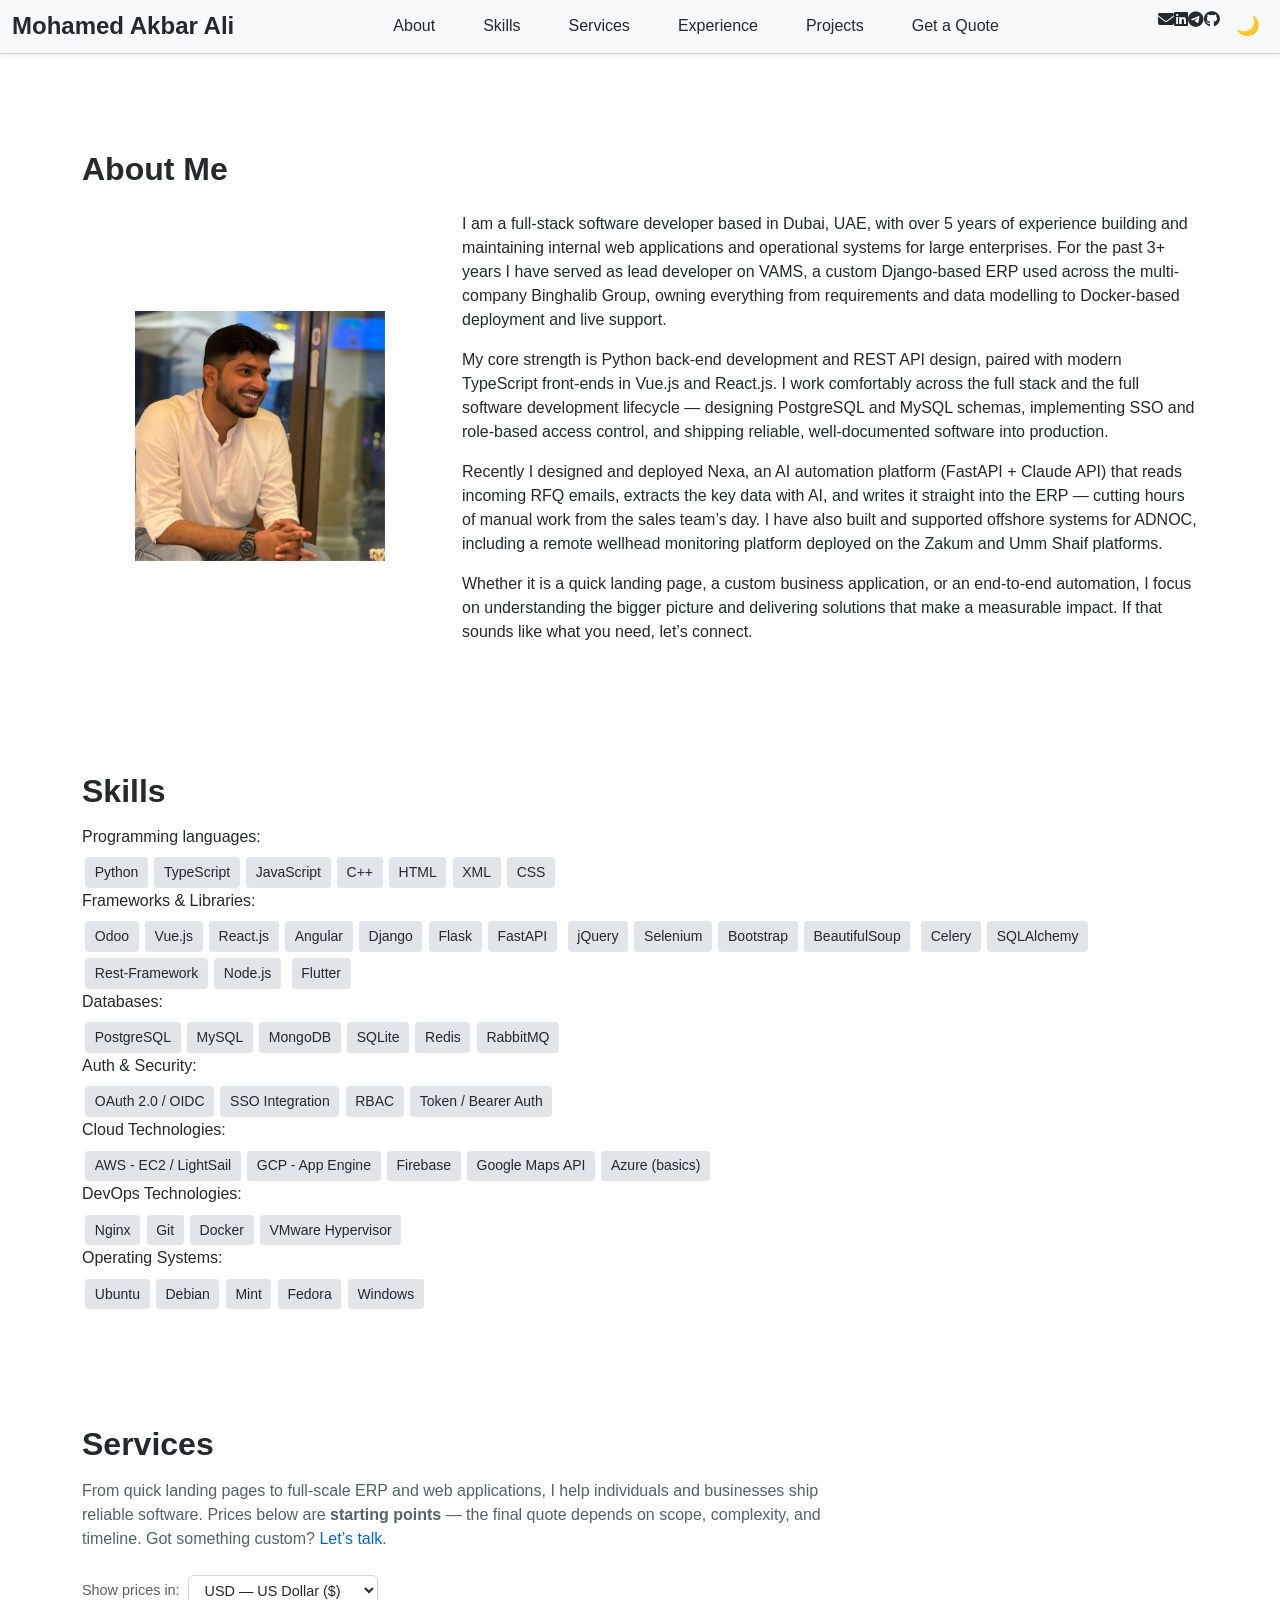
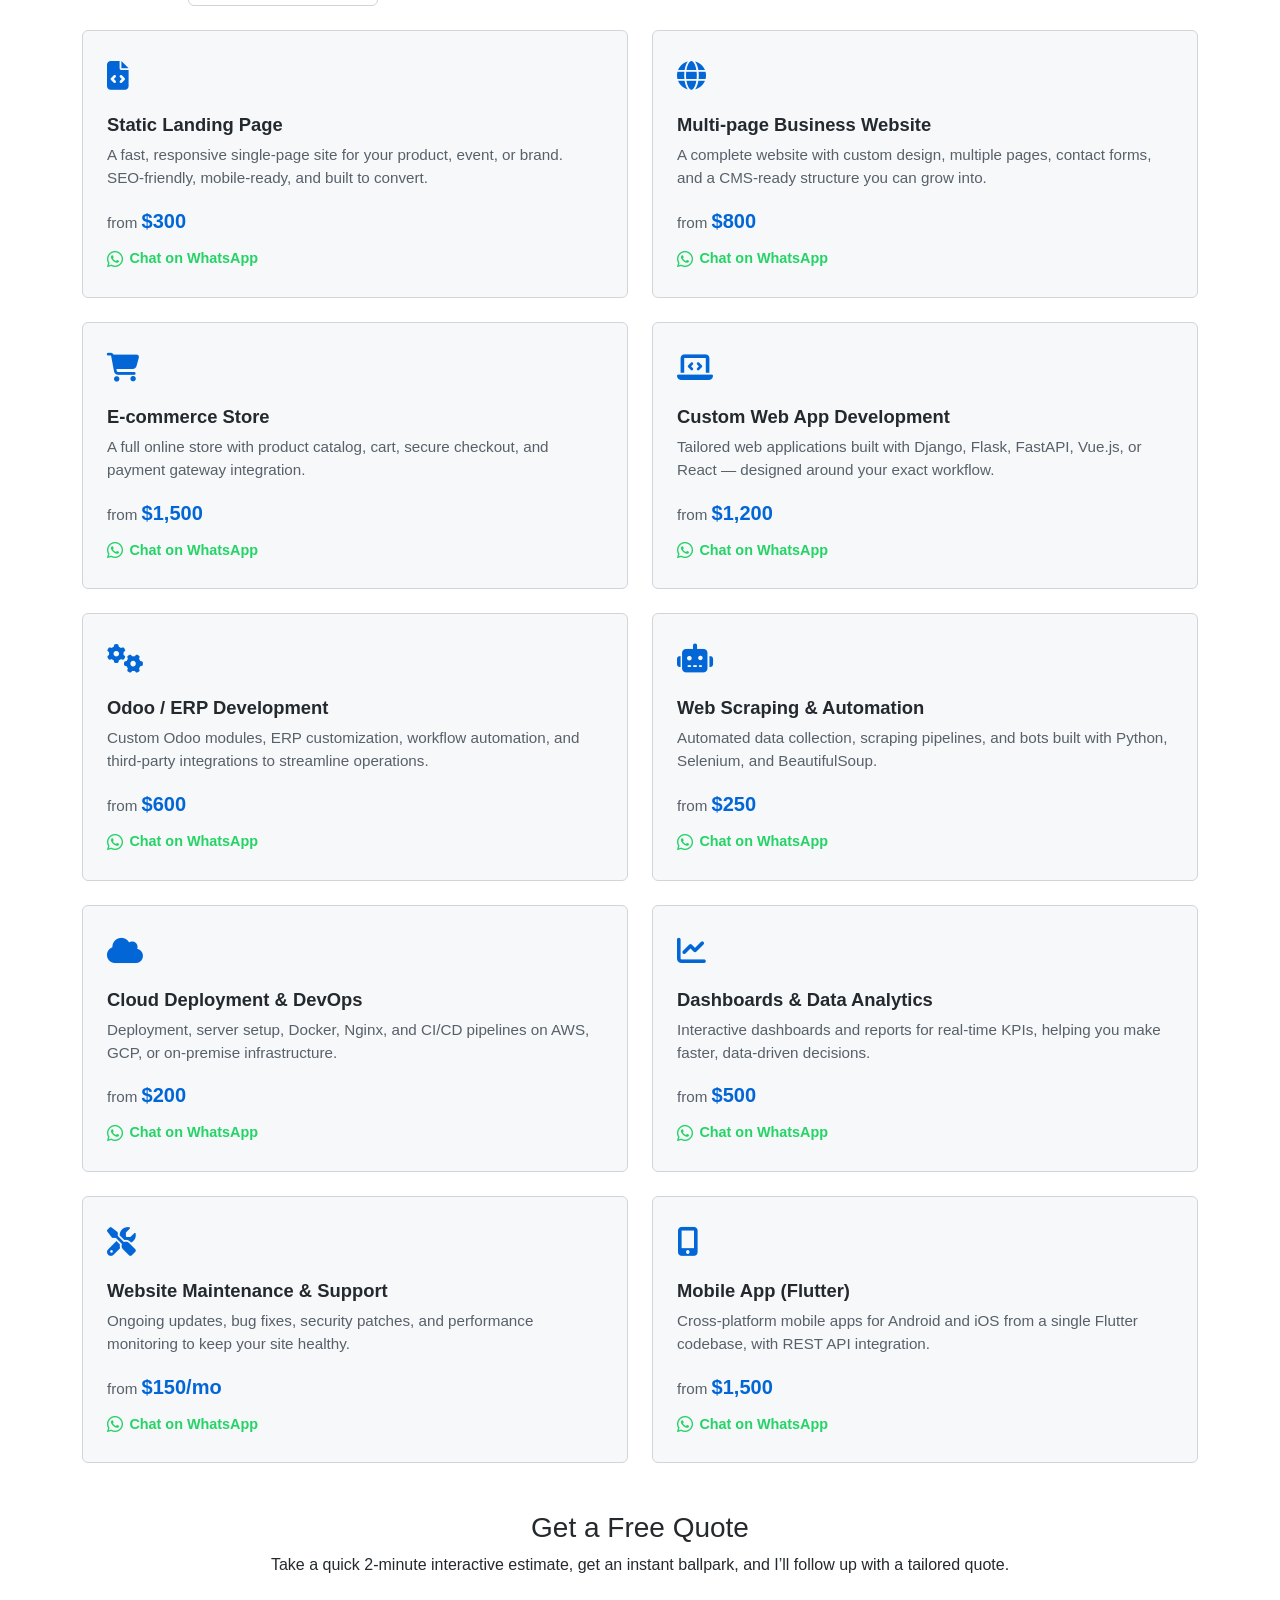
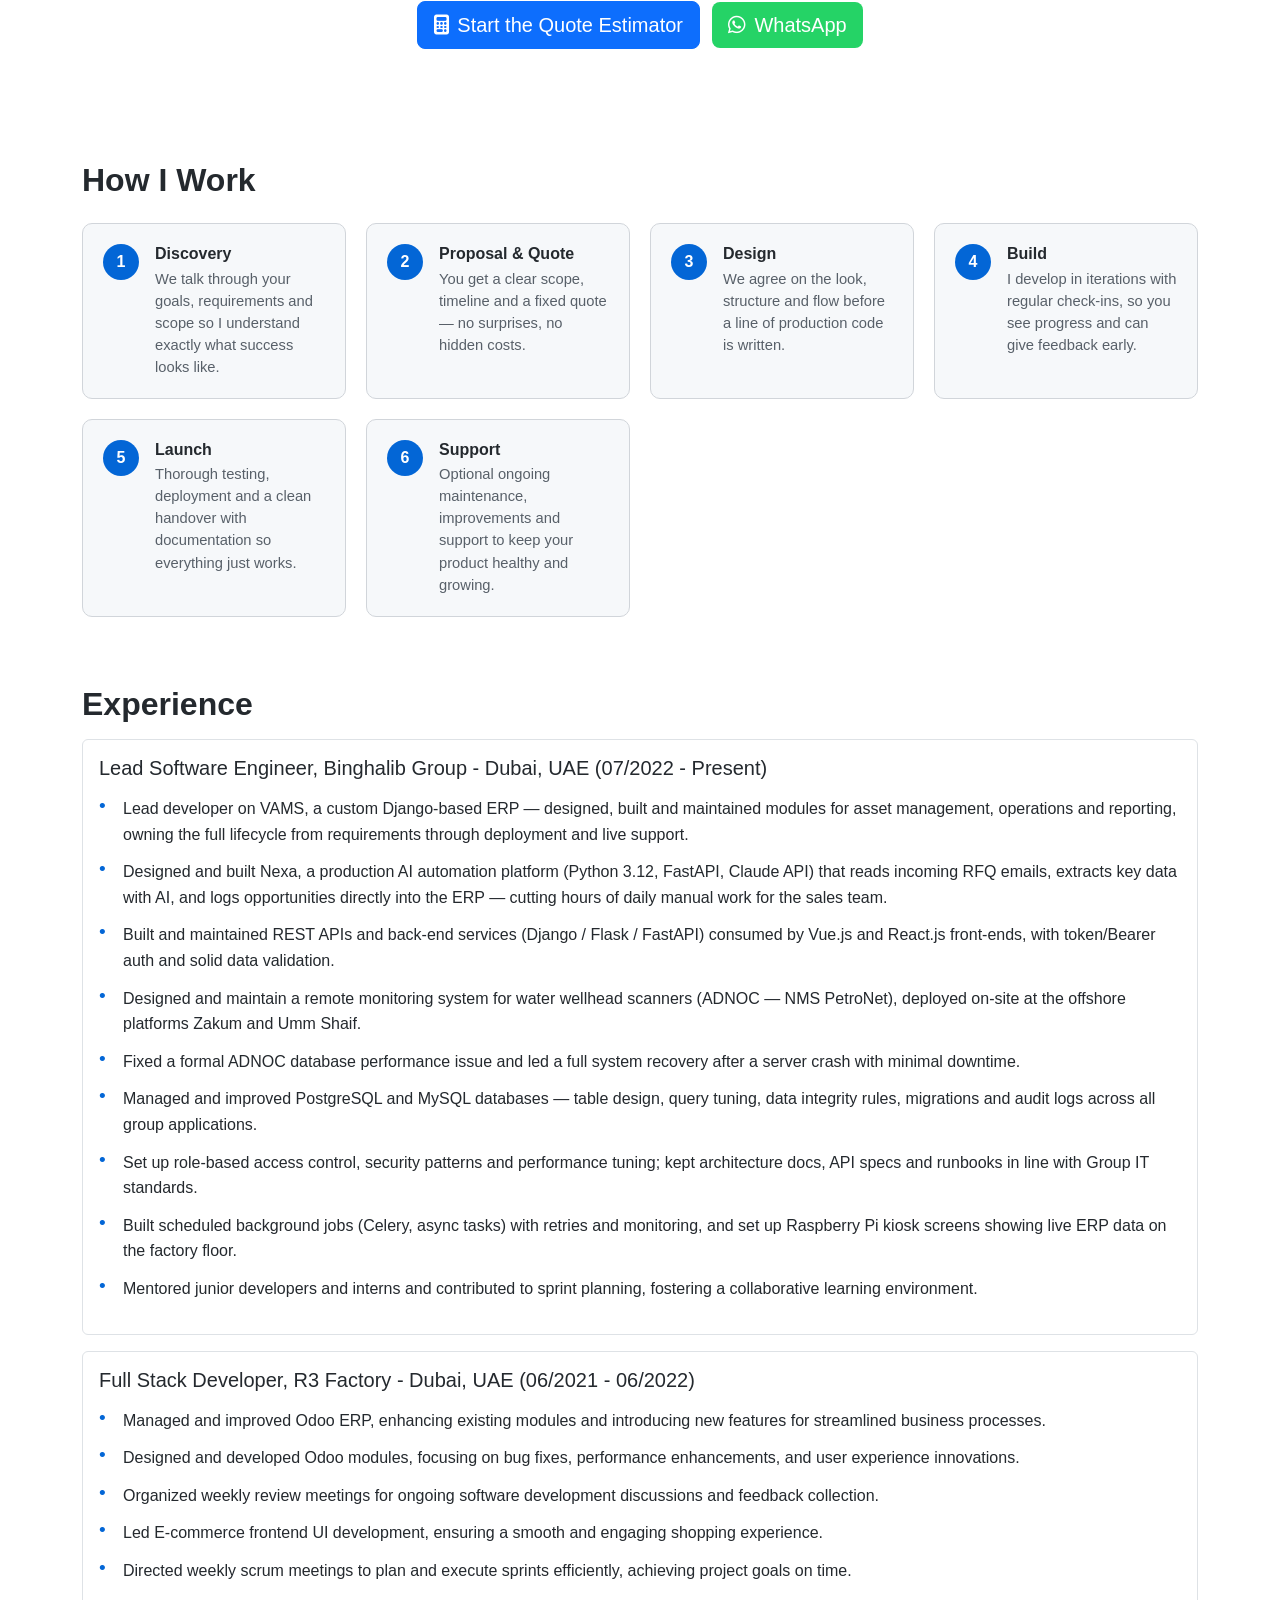
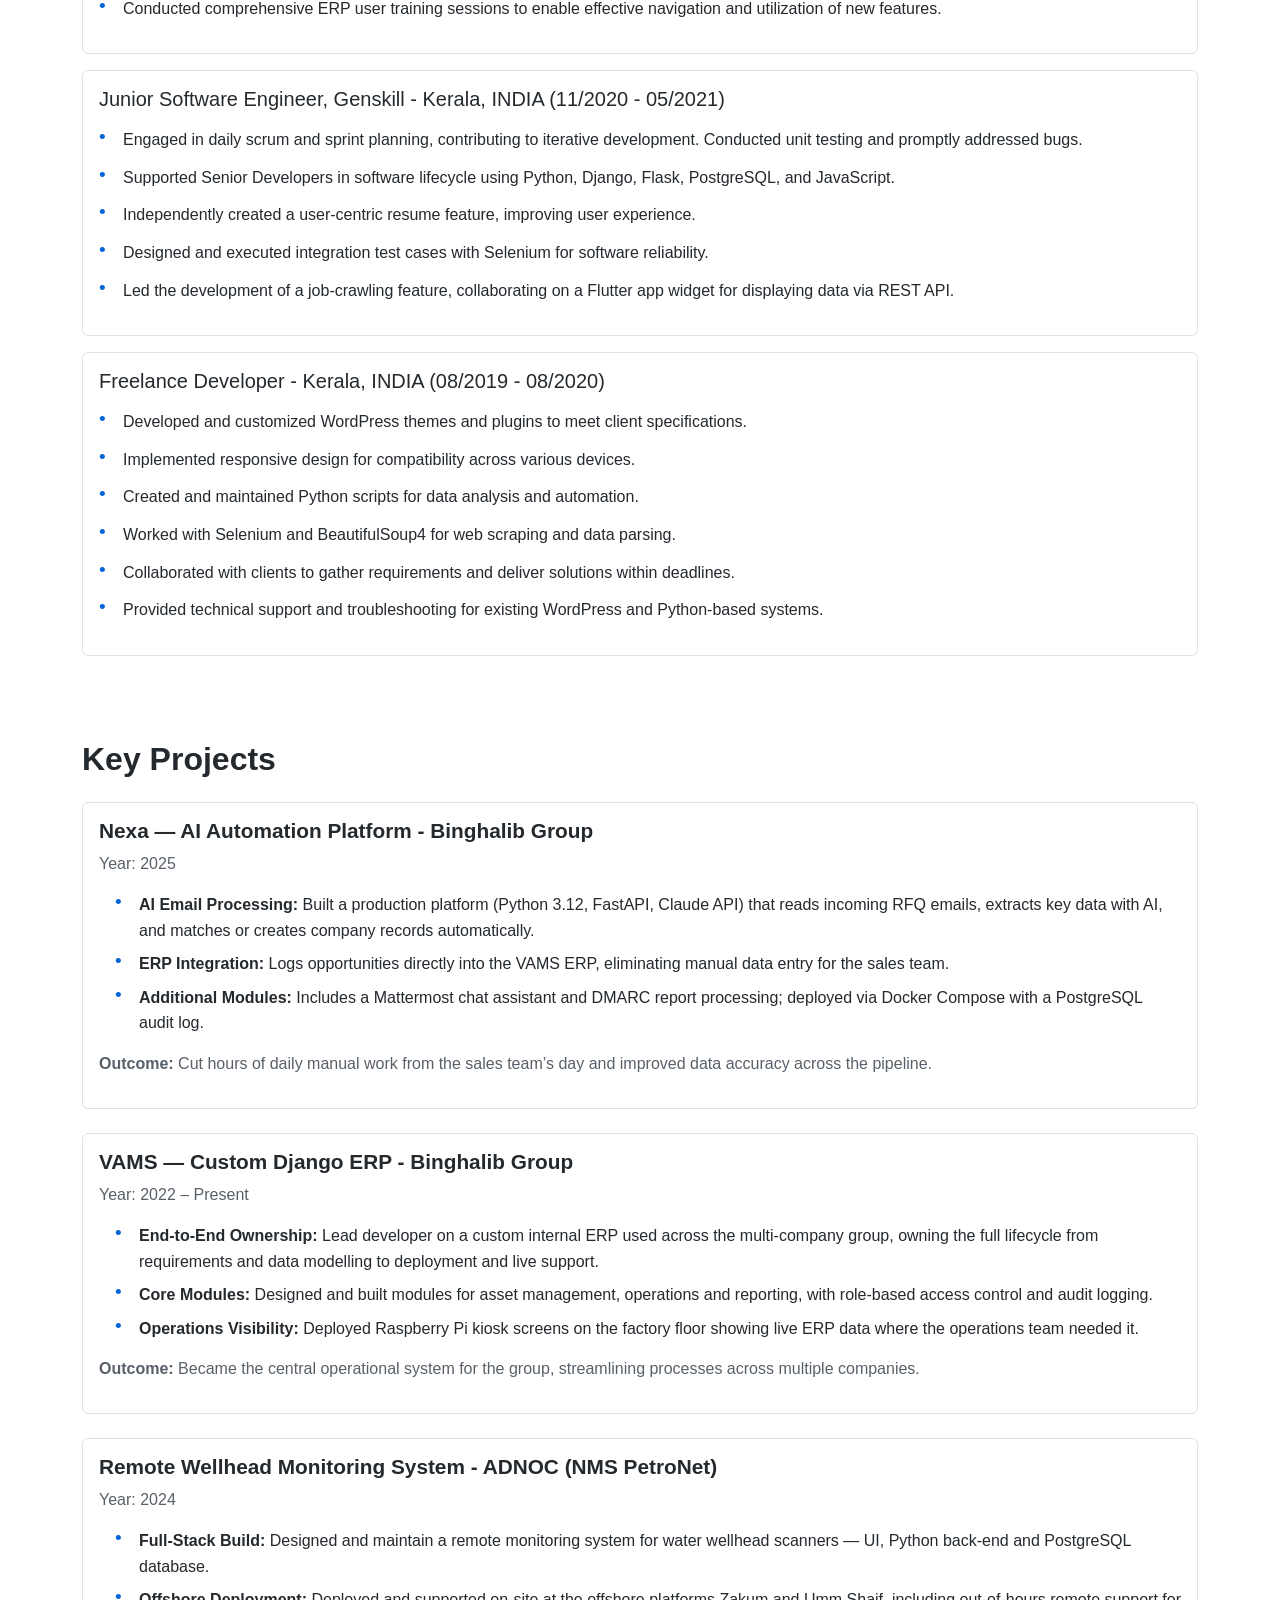
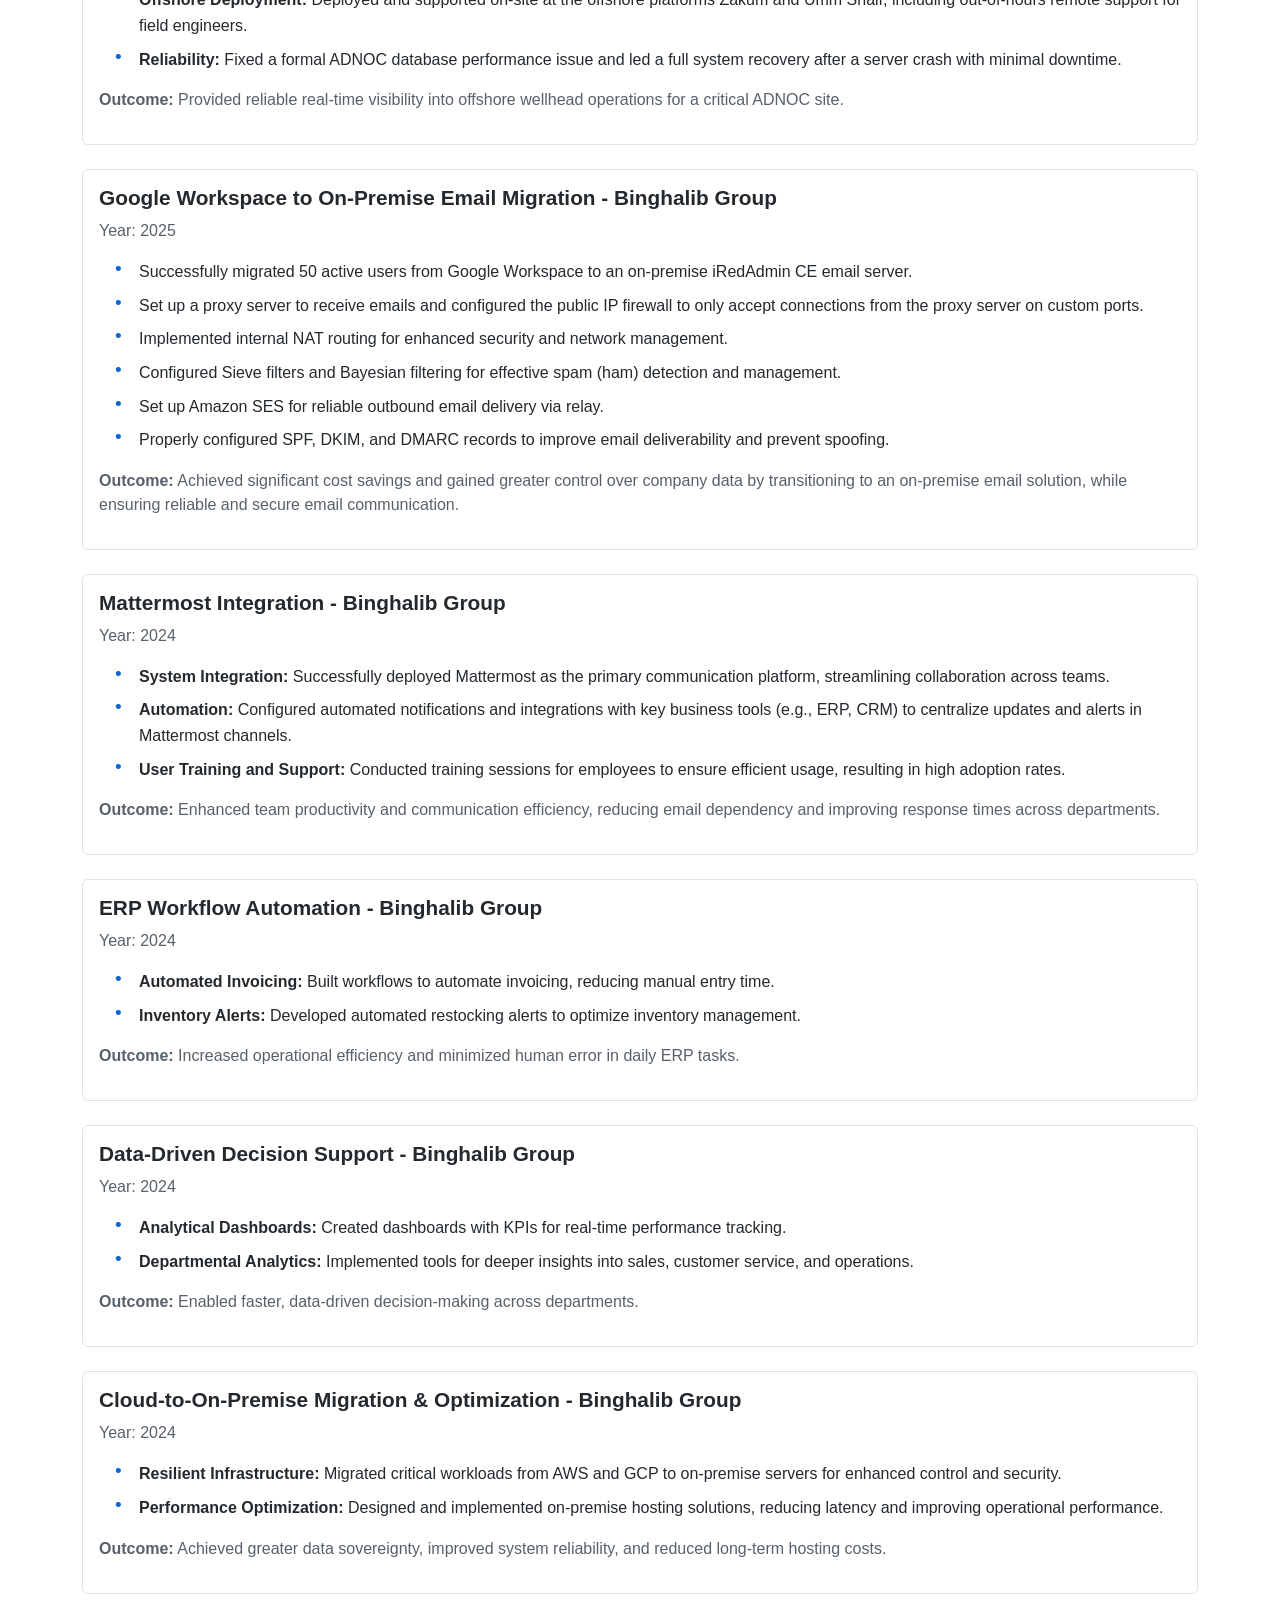
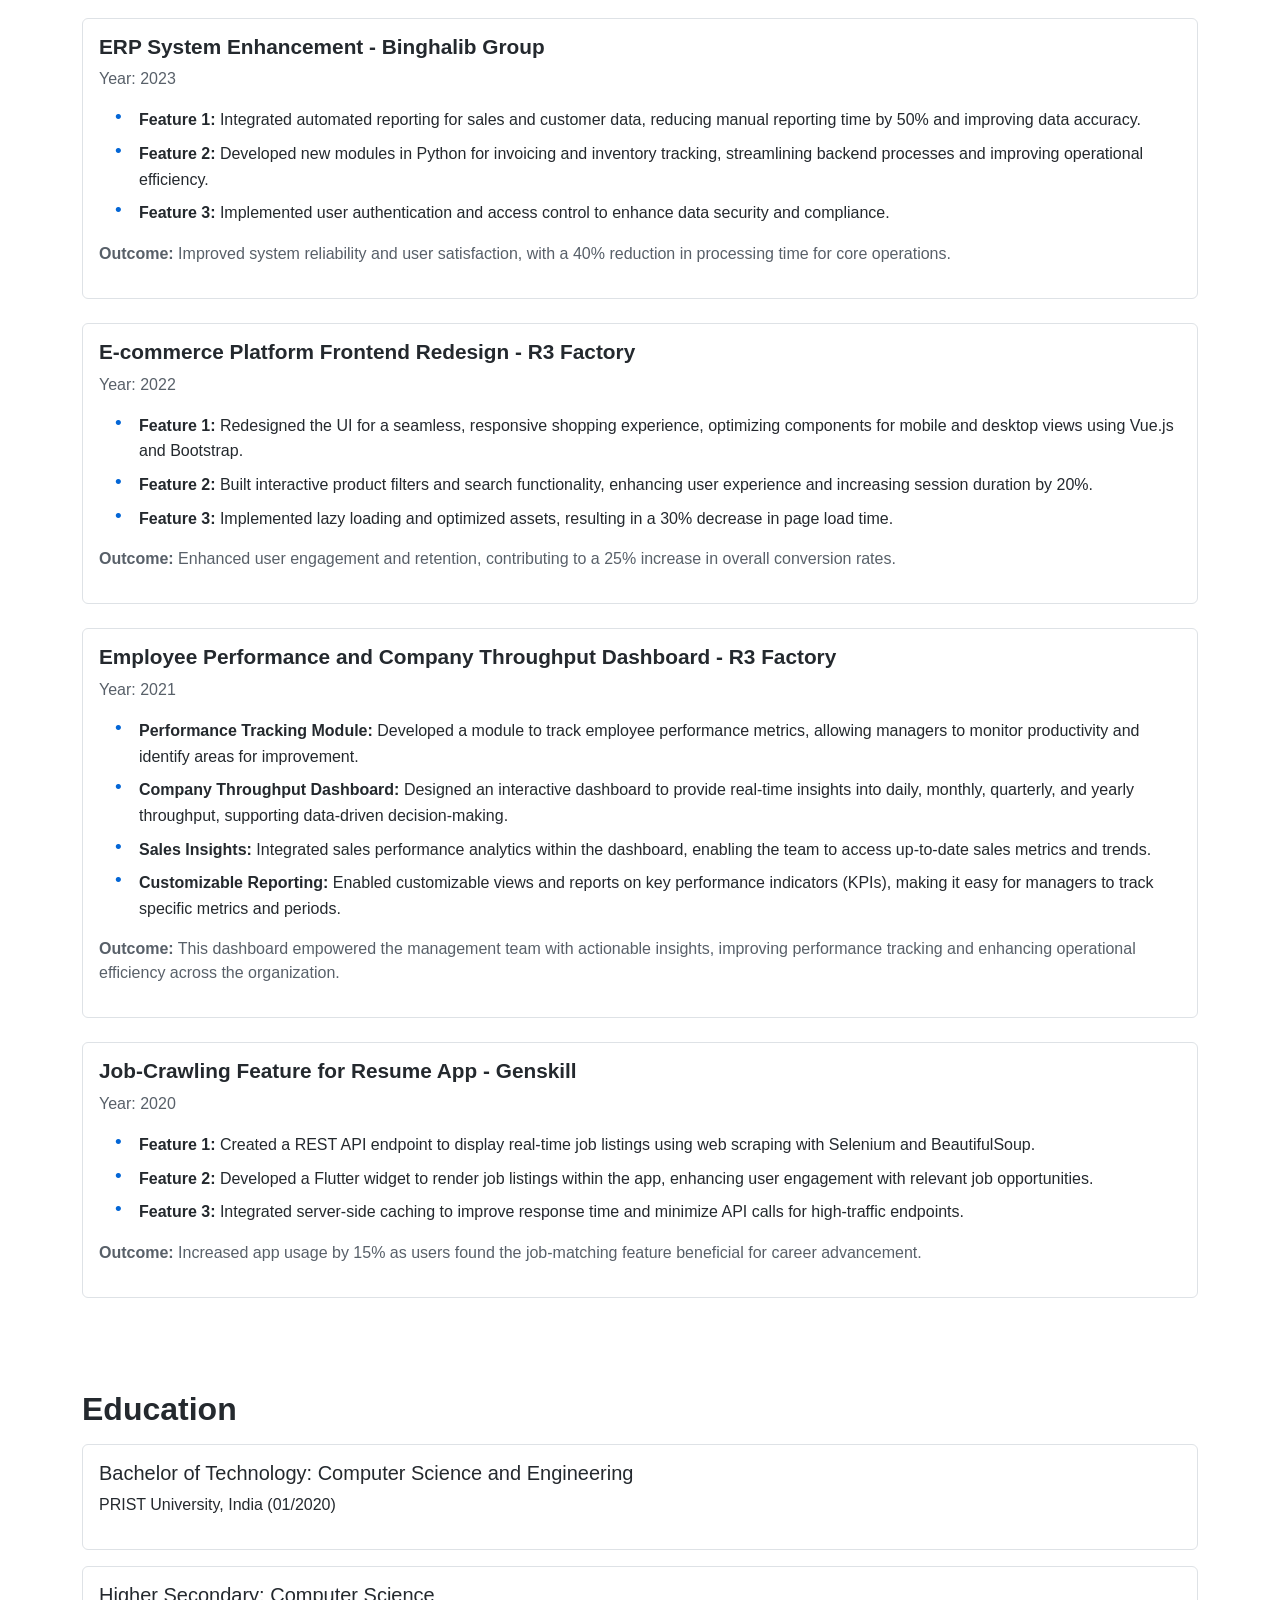
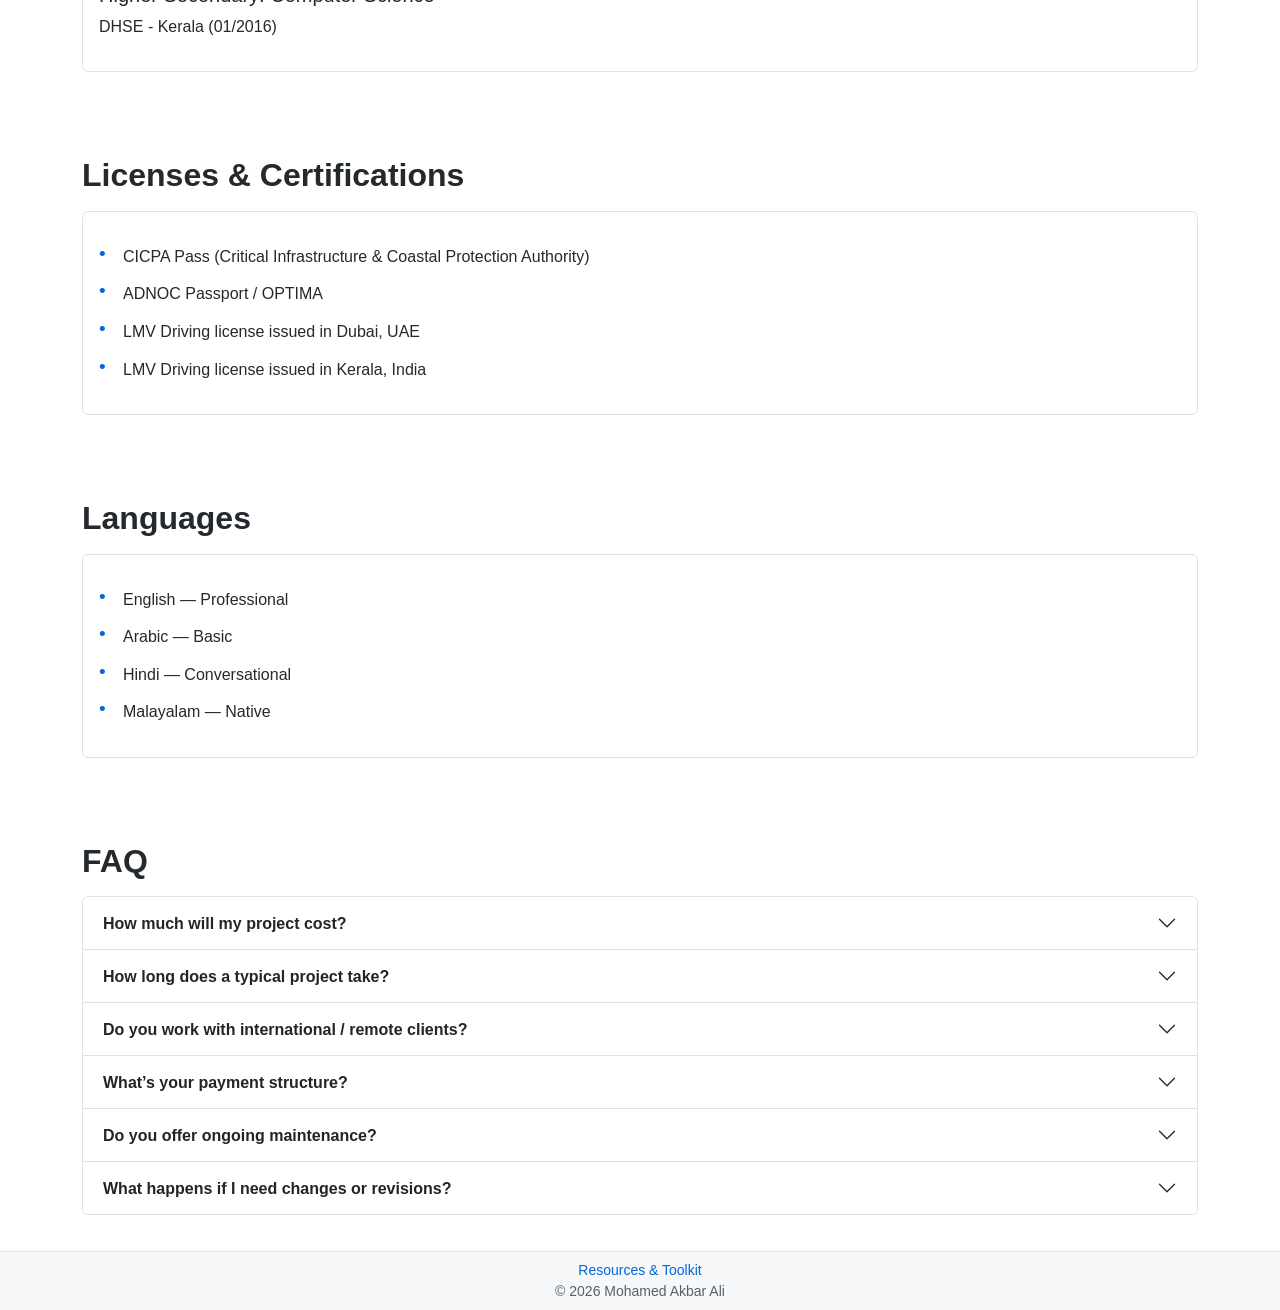
==== commit a3f27cff: "feat: add /resources page (toolkit, tools, YouTube, articles) - New resources.html: real toolkit/sta" ====
--- a/index.html
+++ b/index.html
@@ -683,8 +683,9 @@
         </div>
     </footer>
 
-    <footer class="d-flex justify-content-center p-0 m-0">
-            <p class="small text-center m-0 py-2">&copy; 2026 Mohamed Akbar Ali</p>
+    <footer class="d-flex flex-column align-items-center p-0 m-0">
+            <p class="small text-center m-0 pt-2"><a href="resources.html">Resources &amp; Toolkit</a></p>
+            <p class="small text-center m-0 pb-2">&copy; 2026 Mohamed Akbar Ali</p>
     </footer>
 
     <script src="https://cdn.jsdelivr.net/npm/bootstrap@5.1.3/dist/js/bootstrap.bundle.min.js"></script>
--- a/main.css
+++ b/main.css
@@ -669,6 +669,30 @@
     color: #58a6ff;
 }
 
+/* ===== Resources page ===== */
+a.resource-card {
+    color: inherit;
+    text-decoration: none;
+}
+
+a.resource-card:hover {
+    color: inherit;
+}
+
+/* Footer links */
+footer a {
+    color: #0366d6;
+    text-decoration: none;
+}
+
+footer a:hover {
+    text-decoration: underline;
+}
+
+body.dark-mode footer a {
+    color: #58a6ff;
+}
+
 body.dark-mode .service-price {
     color: #8b949e;
 }
